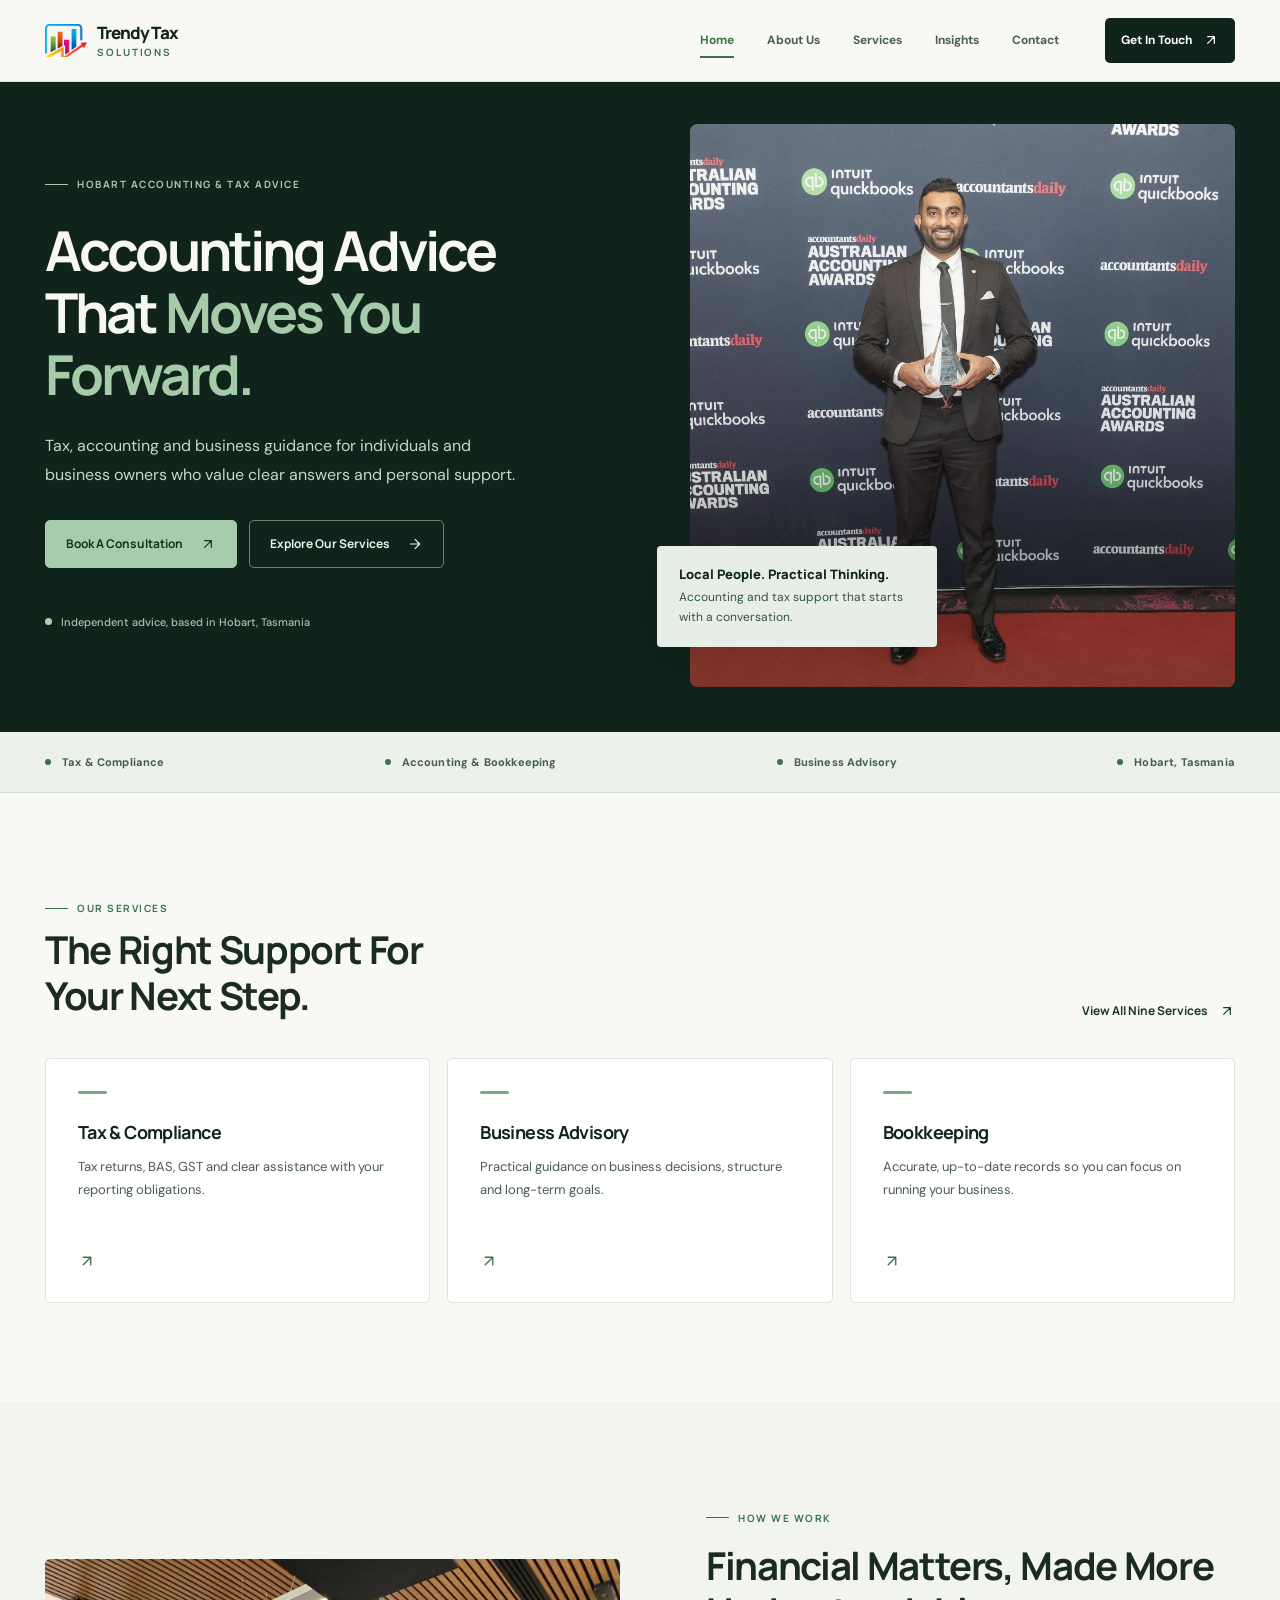
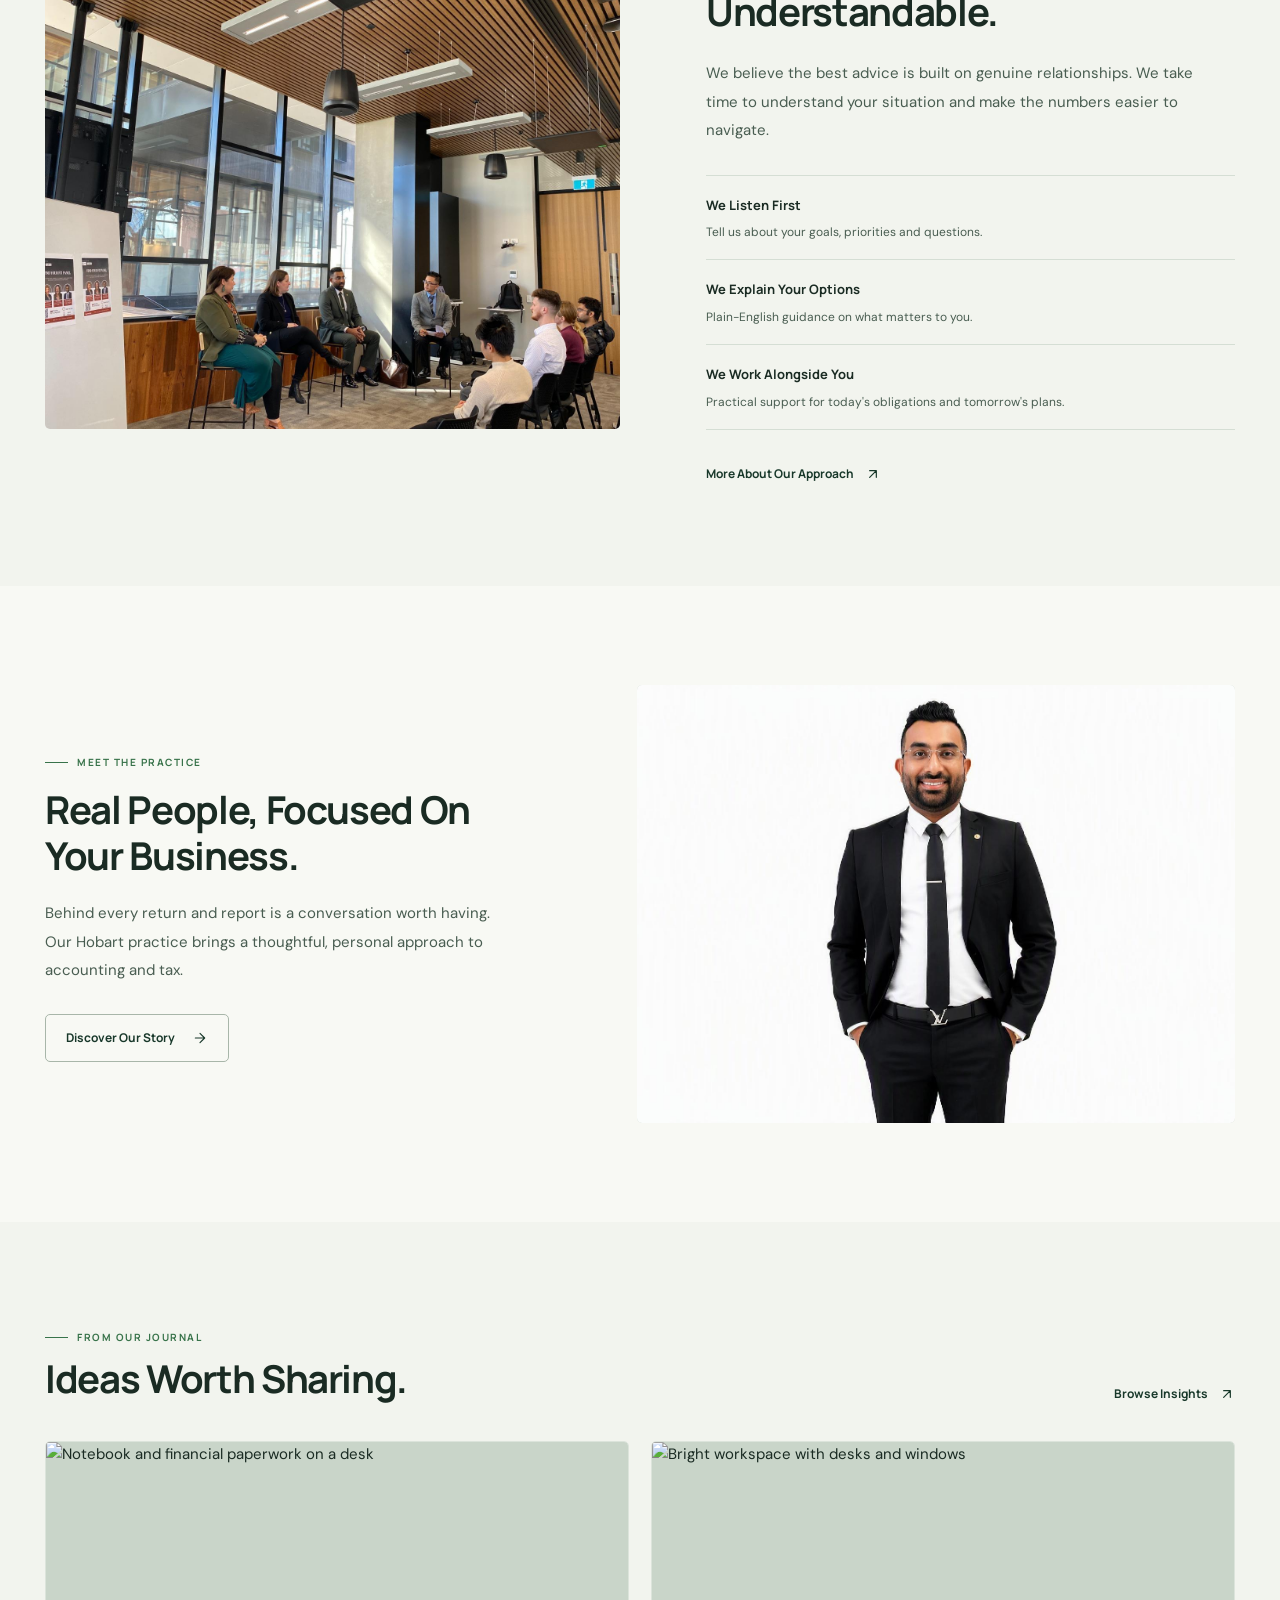
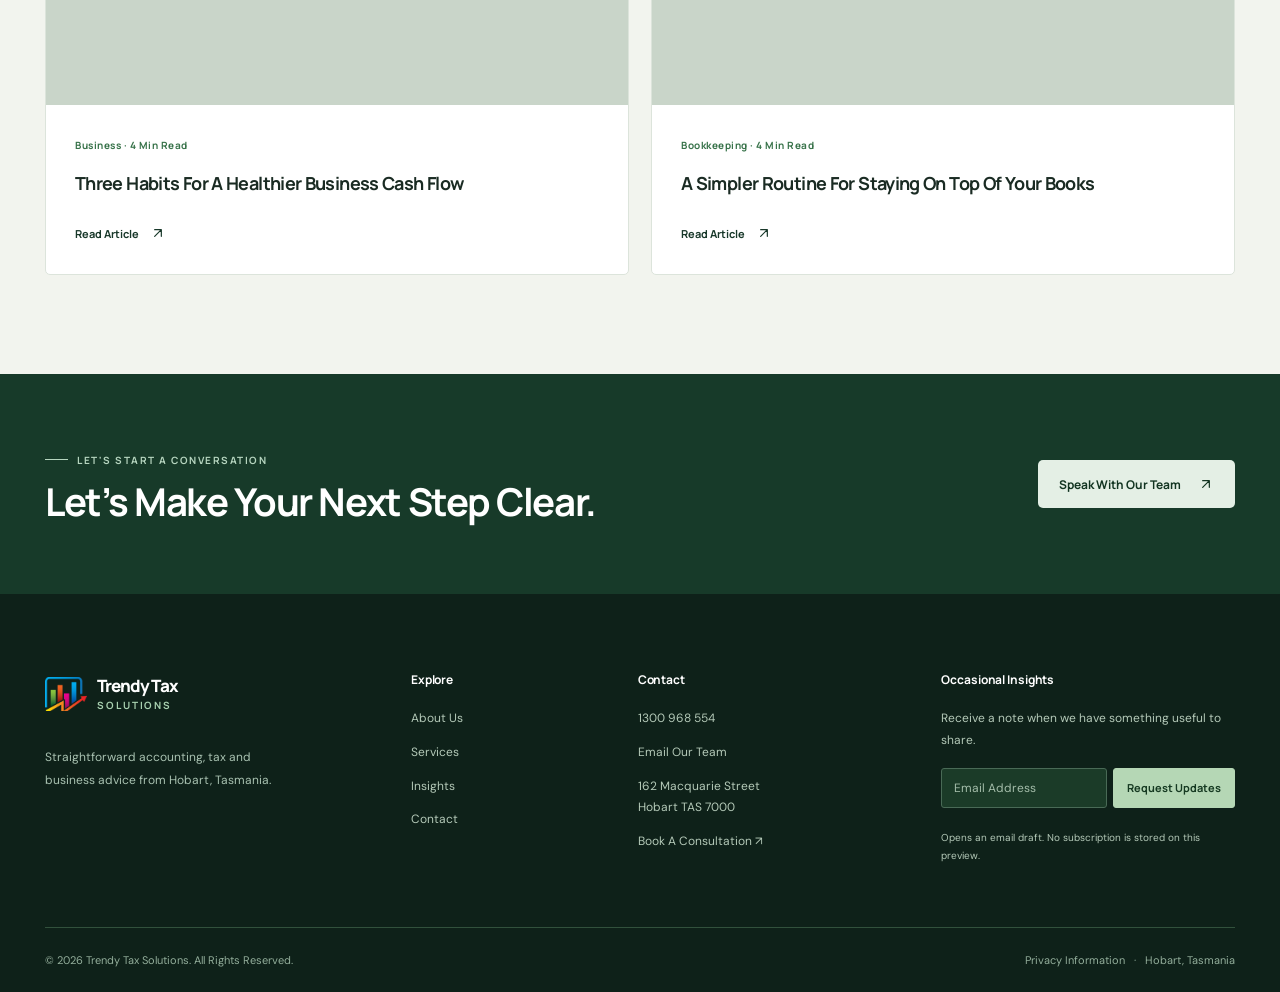
==== index.html @ ab27ede6 "Update & Create Project" ====
<!doctype html><html lang="en-AU"><head><meta charset="utf-8"><meta name="viewport" content="width=device-width,initial-scale=1"><meta name="theme-color" content="#10241c"><meta name="description" content="Straightforward accounting, tax and business advisory services in Hobart, Tasmania."><meta property="og:title" content="Trendy Tax Solutions | Accounting &amp; Tax Advisory In Hobart"><meta property="og:description" content="Straightforward accounting, tax and business advisory services in Hobart, Tasmania."><meta property="og:type" content="website"><link rel="icon" href="assets/img/brand-mark.png" type="image/png"><link rel="stylesheet" href="assets/css/style.css"><title>Trendy Tax Solutions | Accounting &amp; Tax Advisory In Hobart</title></head><body><a href="#main" class="skip">Skip To Content</a><header class="header" id="site-header"><div class="shell header-inner">
 <a class="brand" href="index.html" aria-label="Trendy Tax Solutions — Home"><img src="assets/img/brand-mark.png" alt="" loading="eager" decoding="async" class=""><span class="brand-copy">Trendy Tax<span>Solutions</span></span></a>
 <button class="menu-toggle" type="button" aria-label="Open Navigation" aria-controls="primary-nav" aria-expanded="false"><span></span></button>
 <nav class="nav" id="primary-nav" aria-label="Main Navigation"><a href="index.html" class="active" aria-current="page">Home</a><a href="about.html" class="" >About Us</a><a href="services.html" class="" >Services</a><a href="insights.html" class="" >Insights</a><a href="contact.html" class="" >Contact</a><a class="nav-cta" href="contact.html">Get In Touch <svg aria-hidden="true" width="16" height="16" viewBox="0 0 24 24" fill="none" stroke="currentColor" stroke-width="1.8" stroke-linecap="round" stroke-linejoin="round"><path d="M7 17 17 7M7 7h10v10"/></svg></a></nav></div></header><main id="main"><section class="hero"><div class="shell"><div class="hero-content"><span class="eyebrow">Hobart Accounting &amp; Tax Advice</span><h1>Accounting Advice<br>That <em>Moves You Forward.</em></h1><p class="lead">Tax, accounting and business guidance for individuals and business owners who value clear answers and personal support.</p><div class="hero-actions"><a class="btn btn-primary" href="https://www.trendytaxsolutions.com.au/book-online" target="_blank" rel="noopener noreferrer">Book A Consultation <svg aria-hidden="true" width="16" height="16" viewBox="0 0 24 24" fill="none" stroke="currentColor" stroke-width="1.8" stroke-linecap="round" stroke-linejoin="round"><path d="M7 17 17 7M7 7h10v10"/></svg></a><a class="btn btn-outline" href="services.html">Explore Our Services <svg aria-hidden="true" width="16" height="16" viewBox="0 0 24 24" fill="none" stroke="currentColor" stroke-width="1.7" stroke-linecap="round" stroke-linejoin="round"><path d="M5 12h14m-7-7 7 7-7 7"/></svg></a></div><div class="hero-note"><span></span>Independent advice, based in Hobart, Tasmania</div></div><div class="hero-image"><div class="image-frame"><img src="assets/img/about-gallery/australian-accounting-awards.jpg" alt="Team representative pictured at the Australian Accounting Awards" loading="eager" decoding="async" class=""></div><div class="hero-caption"><strong>Local People. Practical Thinking.</strong>Accounting and tax support that starts with a conversation.</div></div></div></section>
<div class="trustbar"><div class="shell"><span class="trust-item"><i></i>Tax &amp; Compliance</span><span class="trust-item"><i></i>Accounting &amp; Bookkeeping</span><span class="trust-item"><i></i>Business Advisory</span><span class="trust-item"><i></i>Hobart, Tasmania</span></div></div>
<section class="section"><div class="shell"><div class="section-head"><div><span class="eyebrow">Our Services</span><h2>The Right Support For<br>Your Next Step.</h2></div><a class="text-link" href="services.html">View All Nine Services <svg aria-hidden="true" width="16" height="16" viewBox="0 0 24 24" fill="none" stroke="currentColor" stroke-width="1.8" stroke-linecap="round" stroke-linejoin="round"><path d="M7 17 17 7M7 7h10v10"/></svg></a></div><div class="grid3"><a class="service-card reveal" href="services.html"><h3>Tax & Compliance</h3><p>Tax returns, BAS, GST and clear assistance with your reporting obligations.</p><span class="service-arrow"><svg aria-hidden="true" width="16" height="16" viewBox="0 0 24 24" fill="none" stroke="currentColor" stroke-width="1.8" stroke-linecap="round" stroke-linejoin="round"><path d="M7 17 17 7M7 7h10v10"/></svg></span></a><a class="service-card reveal" href="services.html"><h3>Business Advisory</h3><p>Practical guidance on business decisions, structure and long-term goals.</p><span class="service-arrow"><svg aria-hidden="true" width="16" height="16" viewBox="0 0 24 24" fill="none" stroke="currentColor" stroke-width="1.8" stroke-linecap="round" stroke-linejoin="round"><path d="M7 17 17 7M7 7h10v10"/></svg></span></a><a class="service-card reveal" href="services.html"><h3>Bookkeeping</h3><p>Accurate, up-to-date records so you can focus on running your business.</p><span class="service-arrow"><svg aria-hidden="true" width="16" height="16" viewBox="0 0 24 24" fill="none" stroke="currentColor" stroke-width="1.8" stroke-linecap="round" stroke-linejoin="round"><path d="M7 17 17 7M7 7h10v10"/></svg></span></a></div></div></section>
<section class="section alt"><div class="shell story-grid"><div class="story-image"><div class="image-frame"><img src="assets/img/about-gallery/panel-discussion.jpg" alt="Professional panel event with speakers and attendees" loading="lazy" decoding="async" class=""></div></div><div class="story-copy"><span class="eyebrow">How We Work</span><h2>Financial Matters, Made More Understandable.</h2><p class="body-copy">We believe the best advice is built on genuine relationships. We take time to understand your situation and make the numbers easier to navigate.</p><div class="steps"><div class="step"><div><strong>We Listen First</strong><p>Tell us about your goals, priorities and questions.</p></div></div><div class="step"><div><strong>We Explain Your Options</strong><p>Plain-English guidance on what matters to you.</p></div></div><div class="step"><div><strong>We Work Alongside You</strong><p>Practical support for today's obligations and tomorrow's plans.</p></div></div></div><a class="text-link" href="about.html">More About Our Approach <svg aria-hidden="true" width="16" height="16" viewBox="0 0 24 24" fill="none" stroke="currentColor" stroke-width="1.8" stroke-linecap="round" stroke-linejoin="round"><path d="M7 17 17 7M7 7h10v10"/></svg></a></div></div></section>
<section class="section"><div class="shell team-grid"><div class="team-copy"><span class="eyebrow">Meet The Practice</span><h2>Real People, Focused On Your Business.</h2><p class="body-copy">Behind every return and report is a conversation worth having. Our Hobart practice brings a thoughtful, personal approach to accounting and tax.</p><a href="about.html" class="btn btn-outline">Discover Our Story <svg aria-hidden="true" width="16" height="16" viewBox="0 0 24 24" fill="none" stroke="currentColor" stroke-width="1.7" stroke-linecap="round" stroke-linejoin="round"><path d="M5 12h14m-7-7 7 7-7 7"/></svg></a></div><div class="team-visual"><div class="image-frame"><img src="assets/img/team-portrait.jpg" alt="Professional portrait provided by Trendy Tax Solutions" loading="lazy" decoding="async" class=""></div></div></div></section>
<section class="section alt"><div class="shell"><div class="section-head"><div><span class="eyebrow">From Our Journal</span><h2>Ideas Worth Sharing.</h2></div><a class="text-link" href="insights.html">Browse Insights <svg aria-hidden="true" width="16" height="16" viewBox="0 0 24 24" fill="none" stroke="currentColor" stroke-width="1.8" stroke-linecap="round" stroke-linejoin="round"><path d="M7 17 17 7M7 7h10v10"/></svg></a></div><div class="grid2"><a class="insight-card reveal" href="insights/cash-flow.html" data-category="business"><div class="insight-img"><img src="https://images.unsplash.com/photo-1454165804606-c3d57bc86b40?auto=format&amp;fit=crop&amp;w=1100&amp;q=82" alt="Notebook and financial paperwork on a desk" loading="lazy" decoding="async" class=""></div><div class="insight-body"><span class="insight-meta">Business · 4 Min Read</span><h3>Three Habits For A Healthier Business Cash Flow</h3><span class="text-link">Read Article <svg aria-hidden="true" width="16" height="16" viewBox="0 0 24 24" fill="none" stroke="currentColor" stroke-width="1.8" stroke-linecap="round" stroke-linejoin="round"><path d="M7 17 17 7M7 7h10v10"/></svg></span></div></a><a class="insight-card reveal" href="insights/bookkeeping.html" data-category="bookkeeping"><div class="insight-img"><img src="https://images.unsplash.com/photo-1497366754035-f200968a6e72?auto=format&amp;fit=crop&amp;w=1250&amp;q=85" alt="Bright workspace with desks and windows" loading="lazy" decoding="async" class=""></div><div class="insight-body"><span class="insight-meta">Bookkeeping · 4 Min Read</span><h3>A Simpler Routine For Staying On Top Of Your Books</h3><span class="text-link">Read Article <svg aria-hidden="true" width="16" height="16" viewBox="0 0 24 24" fill="none" stroke="currentColor" stroke-width="1.8" stroke-linecap="round" stroke-linejoin="round"><path d="M7 17 17 7M7 7h10v10"/></svg></span></div></a></div></div></section><section class="cta-band"><div class="shell"><div><span class="eyebrow on-dark">Let's Start A Conversation</span><h2>Let’s Make Your Next Step Clear.</h2></div><a href="contact.html" class="btn btn-light">Speak With Our Team <svg aria-hidden="true" width="16" height="16" viewBox="0 0 24 24" fill="none" stroke="currentColor" stroke-width="1.8" stroke-linecap="round" stroke-linejoin="round"><path d="M7 17 17 7M7 7h10v10"/></svg></a></div></section></main><footer class="footer"><div class="shell footer-top"><div><a class="brand" href="index.html"><img src="assets/img/brand-mark.png" alt="" loading="lazy" decoding="async" class=""><span class="brand-copy">Trendy Tax<span>Solutions</span></span></a><p class="footer-about">Straightforward accounting, tax and business advice from Hobart, Tasmania.</p></div>
 <div><h4>Explore</h4><div class="footer-links"><a href="about.html">About Us</a><a href="services.html">Services</a><a href="insights.html">Insights</a><a href="contact.html">Contact</a></div></div>
 <div><h4>Contact</h4><div class="footer-links"><a href="tel:1300968554">1300 968 554</a><a href="mailto:info@trendytaxsolutions.com.au">Email Our Team</a><span class="footer-text">162 Macquarie Street<br>Hobart TAS 7000</span><a href="https://www.trendytaxsolutions.com.au/book-online" target="_blank" rel="noopener noreferrer">Book A Consultation ↗</a></div></div>
 <div><h4>Occasional Insights</h4><p class="footer-text">Receive a note when we have something useful to share.</p><form class="subscribe" id="newsletter-form"><label class="sr-only" for="newsletter-email">Your Email Address</label><input id="newsletter-email" type="email" name="email" placeholder="Email Address" required autocomplete="email"><button type="submit">Request Updates</button></form><div class="subscribe-feedback" id="newsletter-feedback" role="status" aria-live="polite"></div><p class="footer-text" style="font-size:10px">Opens an email draft. No subscription is stored on this preview.</p></div></div>
 <div class="shell footer-bottom"><span>© <span data-year>2026</span> Trendy Tax Solutions. All Rights Reserved.</span><span><a href="privacy.html">Privacy Information</a> &nbsp; · &nbsp; Hobart, Tasmania</span></div></footer><script src="assets/js/main.js" defer></script></body></html>
---- assets/css/style.css ----
/* Trendy Tax Solutions — editorial visual system, 2026.
   Designed to be served unchanged on Vercel or a standard PHP web host. */
@import url('https://fonts.googleapis.com/css2?family=DM+Sans:wght@400;500;600;700&family=Manrope:wght@400;500;600;700;800&display=swap');
:root{--pine:#10241c;--forest:#18382a;--leaf:#38734a;--mint:#c4dbcb;--sage:#e7eee8;--paper:#f8f9f4;--cream:#f2f4ee;--white:#fff;--ink:#1a2b23;--text:#495d51;--muted:#6f8075;--line:#dce4db;--max:1200px;--header:82px}
*{box-sizing:border-box}html{scroll-behavior:smooth;scroll-padding-top:90px}body{margin:0;font-family:'DM Sans',Arial,sans-serif;background:var(--paper);color:var(--ink);font-size:15px;line-height:1.7;-webkit-font-smoothing:antialiased}body,button,input,select,textarea{font-family:'DM Sans',Arial,sans-serif}a{color:inherit;text-decoration:none}button{cursor:pointer}button,input,select,textarea{font-size:inherit}button,input,textarea,select{font-family:inherit}img{max-width:100%;display:block}svg{vertical-align:middle}h1,h2,h3,h4,p{margin-top:0}h1,h2,h3,h4{font-family:Manrope,'DM Sans',Arial,sans-serif;line-height:1.2;letter-spacing:-.035em}h1{font-size:clamp(2.65rem,5vw,4.55rem);font-weight:700}h2{font-size:clamp(1.86rem,3vw,2.62rem);font-weight:700}h3{font-size:19px}p{margin-bottom:17px}.shell{width:min(var(--max),calc(100% - 90px));margin:0 auto}.skip{position:absolute;left:18px;top:-100px;background:#fff;padding:9px 16px;z-index:50}.skip:focus{top:6px}.sr-only{position:absolute!important;clip:rect(0,0,0,0)!important;height:1px!important;width:1px!important;padding:0!important;margin:-1px!important;overflow:hidden!important;white-space:nowrap!important;border:0!important}:focus-visible{outline:3px solid #77b18a;outline-offset:4px}.reveal{opacity:1;transform:none}.eyebrow{display:inline-flex;align-items:center;gap:9px;font:700 10px Manrope,Arial,sans-serif;letter-spacing:.15em;text-transform:uppercase;color:var(--leaf);margin-bottom:18px}.eyebrow:before{content:'';width:23px;height:1px;background:currentColor;flex:none}.eyebrow.on-dark{color:#b6d5bf}.body-copy{font-size:15px;line-height:1.9;color:var(--text)}.lead{color:var(--text);font-size:17px;line-height:1.8;max-width:520px}.text-link{font:700 12px Manrope,Arial,sans-serif;display:inline-flex;align-items:center;gap:11px;color:var(--forest);white-space:nowrap;transition:gap .2s}.text-link svg{transition:transform .2s}.text-link:hover{color:var(--leaf);gap:15px}.btn{min-height:48px;padding:13px 20px;display:inline-flex;align-items:center;justify-content:center;gap:17px;font:700 12px Manrope,Arial,sans-serif;letter-spacing:0;white-space:nowrap;border-radius:5px;border:1px solid transparent;transition:background .2s,color .2s,transform .2s,border-color .2s}.btn:hover{transform:translateY(-2px)}.btn-primary{background:var(--leaf);color:white;border-color:var(--leaf)}.btn-primary:hover{background:#285d3a;color:white}.btn-outline{background:transparent;border-color:#a8b6a9;color:var(--forest)}.btn-outline:hover{border-color:var(--leaf);background:#e5eee6}.btn-light{background:#e4efe5;color:#123421}.btn-light:hover{background:white}
/* Header: precise proportions, nothing decorative */
.header{position:sticky;top:0;z-index:40;height:var(--header);background:rgba(248,249,244,.97);border-bottom:1px solid var(--line);transition:box-shadow .2s}.header.scrolled{box-shadow:0 7px 32px rgba(13,40,22,.07)}.header-inner{height:100%;display:flex;align-items:center;justify-content:space-between;gap:28px}.brand{display:inline-flex;align-items:center;gap:10px;flex-shrink:0}.brand img{width:42px;height:42px;object-fit:contain}.brand-copy{font:800 17px/1.04 Manrope,Arial,sans-serif;letter-spacing:-.055em;display:flex;flex-direction:column;color:var(--pine)}.brand-copy span{font-size:10px;letter-spacing:.19em;text-transform:uppercase;font-weight:700;color:var(--leaf);margin-top:5px}.nav{display:flex;align-items:center;gap:33px;margin-left:auto}.nav>a:not(.nav-cta){position:relative;padding:11px 0;font-size:12px;font-weight:700;color:#4b5e51;white-space:nowrap}.nav>a:not(.nav-cta):hover,.nav>a.active{color:var(--leaf)}.nav>a.active:after{content:'';position:absolute;bottom:4px;left:0;right:0;background:var(--leaf);height:2px}.nav .nav-cta{margin-left:13px;border-radius:5px;background:var(--pine);color:#fff;padding:12px 16px;display:inline-flex;align-items:center;gap:11px;font-size:12px;font-weight:700}.nav .nav-cta:hover{background:var(--leaf)}.menu-toggle{border:1px solid var(--line);background:transparent;color:var(--pine);display:none;align-items:center;justify-content:center;width:44px;height:44px;border-radius:4px;flex-shrink:0}.menu-toggle:before,.menu-toggle:after,.menu-toggle span{content:'';position:absolute;width:18px;height:2px;background:currentColor;display:block;transition:transform .2s}.menu-toggle:before{transform:translateY(-6px)}.menu-toggle:after{transform:translateY(6px)}.menu-toggle[aria-expanded=true] span{opacity:0}.menu-toggle[aria-expanded=true]:before{transform:rotate(45deg)}.menu-toggle[aria-expanded=true]:after{transform:rotate(-45deg)}
/* Home: a strong green canvas, a human photograph and an honest promise */
.hero{background:var(--pine);color:white;overflow:hidden;position:relative}.hero>.shell{min-height:633px;display:grid;grid-template-columns:1fr .93fr;gap:60px;align-items:stretch}.hero-content{display:flex;flex-direction:column;justify-content:center;padding:95px 0 103px;min-width:0}.hero .eyebrow{color:#acc9b0;margin-bottom:28px}.hero h1{color:#f6f8f1;max-width:685px;font-size:clamp(3rem,4.3vw,4.7rem);line-height:1.13;letter-spacing:-.052em;margin:0 0 25px}.hero h1 em{color:#a6cbaa;font-style:normal}.hero .lead{max-width:470px;color:#cad6ca;font-size:16px;line-height:1.85;margin-bottom:30px}.hero-actions{display:flex;align-items:center;gap:12px;flex-wrap:wrap}.hero .btn-primary{background:#a6ccab;color:#153320;border-color:#a6ccab}.hero .btn-primary:hover{background:#d6ebd9}.hero .btn-outline{border-color:#698575;color:#eaf2eb}.hero .btn-outline:hover{background:#264637;border-color:#a6ccab}.hero-note{display:flex;gap:9px;align-items:center;margin-top:47px;color:#a9c0b0;font:500 11px 'DM Sans',Arial,sans-serif}.hero-note>span{width:7px;height:7px;background:#a9d6ae;border-radius:50%}.hero-image{position:relative;min-width:0;display:flex;align-items:stretch;padding:42px 0 45px}.hero-image .image-frame{width:100%;min-height:465px;height:100%;overflow:hidden;position:relative;background:#527465;border-radius:8px}.hero-image .image-frame:after{content:'';position:absolute;inset:0;background:linear-gradient(180deg,transparent 57%,rgba(7,27,18,.35));pointer-events:none}.hero-image .image-frame img{height:100%;width:100%;object-fit:cover;object-position:center;filter:saturate(.8)}.hero-caption{position:absolute;left:-33px;bottom:85px;max-width:280px;padding:19px 22px;color:#315342;background:var(--sage);font-size:12px;line-height:1.65;box-shadow:0 15px 50px rgba(0,0,0,.16);border-radius:4px}.hero-caption strong{display:block;font:800 13px Manrope,Arial,sans-serif;color:var(--pine);margin-bottom:5px}.trustbar{background:#ecf1e9;border-bottom:1px solid #d5dfd4}.trustbar .shell{display:flex;align-items:center;justify-content:space-between;gap:20px;padding-top:23px;padding-bottom:23px}.trust-item{font:700 11px 'DM Sans',Arial,sans-serif;color:#435e4c;letter-spacing:.015em;display:flex;align-items:center;gap:11px}.trust-item i{display:block;background:var(--leaf);width:6px;height:6px;border-radius:50%}
/* Reusable content building blocks */
.section{padding:99px 0}.section.compact{padding:75px 0}.section.alt{background:var(--cream)}.section-head{display:flex;align-items:end;justify-content:space-between;gap:30px;margin-bottom:39px}.section-head .eyebrow{margin-bottom:12px}.section-head h2{max-width:650px;margin-bottom:0}.section-head .body-copy{max-width:380px;margin:0}.grid3{display:grid;grid-template-columns:repeat(3,minmax(0,1fr));gap:17px}.grid2{display:grid;grid-template-columns:repeat(2,minmax(0,1fr));gap:22px}.service-card{min-height:245px;border:1px solid var(--line);background:white;padding:32px;position:relative;display:flex;flex-direction:column;border-radius:5px;transition:background .25s,border-color .25s,transform .25s,box-shadow .25s}.service-card:before{content:'';display:block;width:29px;height:3px;border-radius:5px;background:#76a981;margin-bottom:28px}.service-card:hover{border-color:#bad1bc;background:#fafff9;transform:translateY(-3px);box-shadow:0 18px 35px rgba(18,50,28,.055)}.service-card h3{font-size:18px;color:var(--pine);margin-bottom:12px}.service-card p{font-size:13px;line-height:1.75;color:var(--text);max-width:330px;margin-bottom:24px}.service-arrow{margin-top:auto;color:var(--leaf);display:inline-flex;align-items:center}.service-arrow svg{width:18px;height:18px}.story-grid{display:grid;grid-template-columns:1fr .92fr;gap:86px;align-items:center}.story-image{height:470px;overflow:hidden;border-radius:5px;background:#b3c8b8}.story-image .image-frame,.team-visual .image-frame{height:100%}.image-frame img{width:100%;height:100%;object-fit:cover}.story-copy h2{max-width:525px;margin-bottom:24px}.story-copy .body-copy{max-width:490px}.steps{margin:30px 0 31px;border-top:1px solid #d5ded4}.step{padding:17px 0;border-bottom:1px solid #d5ded4;display:flex;gap:22px}.step b{font:700 10px Manrope,Arial,sans-serif;color:var(--leaf);margin-top:5px}.step strong{font:700 13px Manrope,Arial,sans-serif}.step p{font-size:12px;line-height:1.7;color:var(--text);margin:4px 0 0}.team-grid{display:grid;grid-template-columns:.88fr 1.08fr;gap:105px;align-items:center}.team-copy h2{max-width:490px;margin-bottom:20px}.team-copy .body-copy{max-width:470px}.team-copy .btn{margin-top:12px}.team-visual{height:438px;position:relative;overflow:hidden;background:#d1dcd0;border-radius:5px}.team-visual .image-frame img{object-position:center 40%}.team-note{display:none}.insight-card{background:#fff;border:1px solid var(--line);overflow:hidden;border-radius:5px;display:block;transition:border-color .2s,transform .2s,box-shadow .2s}.insight-card:hover{transform:translateY(-3px);border-color:#b1cbb6;box-shadow:0 15px 30px rgba(21,45,28,.04)}.insight-img{height:263px;overflow:hidden;background:#c9d5c9}.insight-img img{width:100%;height:100%;object-fit:cover;transition:transform .45s}.insight-card:hover .insight-img img{transform:scale(1.035)}.insight-body{padding:27px 29px 28px}.insight-meta{font:700 10px Manrope,Arial,sans-serif;letter-spacing:.05em;color:var(--leaf)}.insight-body h3{font-size:18px;line-height:1.45;margin:12px 0 25px;max-width:420px}.insight-body .text-link{font-size:11px}
.cta-band{background:#173a29;color:#fff}.cta-band .shell{padding:69px 0;display:flex;align-items:center;justify-content:space-between;gap:40px}.cta-band h2{font-size:clamp(1.8rem,3vw,2.5rem);margin:0}.cta-band .eyebrow{margin-bottom:12px}
/* Secondary pages */
.page-hero{background:var(--pine);color:white;padding:86px 0 81px}.page-hero .shell{display:grid;grid-template-columns:minmax(0,1.3fr) minmax(0,.65fr);gap:60px;align-items:end}.page-hero .eyebrow{color:#b1d0b9;margin-bottom:18px}.page-hero h1{font-size:clamp(2.35rem,4.3vw,3.5rem);line-height:1.2;letter-spacing:-.046em;margin:0;max-width:730px}.page-hero p{color:#c9d8ce;margin:0 0 7px;font-size:14px;line-height:1.9;max-width:330px}.about-intro{display:grid;grid-template-columns:.91fr 1.03fr;gap:94px;align-items:center}.about-photo{overflow:hidden;height:525px;border-radius:5px;background:#d4ded4}.about-photo img{height:100%;width:100%;object-fit:cover;object-position:center 30%}.about-intro h2{margin-bottom:24px}.about-intro .body-copy{max-width:490px}.about-intro .text-link{margin-top:8px}.statements{display:grid;grid-template-columns:repeat(3,minmax(0,1fr));gap:18px}.statement{padding:31px;background:#fff;border:1px solid var(--line);border-radius:4px;min-height:213px}.statement .num{display:inline-flex;padding:5px 10px;background:#e9f2e8;color:var(--leaf);font:800 10px Manrope,Arial,sans-serif;letter-spacing:.03em;border-radius:3px}.statement h3{font-size:18px;margin:25px 0 12px}.statement p{color:var(--text);font-size:13px;line-height:1.7;margin:0}.values{display:grid;grid-template-columns:repeat(5,minmax(0,1fr));gap:12px}.value{background:#fff;border-top:3px solid #aac8b0;padding:25px 20px 29px;min-height:155px}.value h3{font-size:14px;margin-bottom:10px}.value p{font-size:12px;color:var(--text);margin:0;line-height:1.65}.services-list{display:grid;grid-template-columns:1fr 1fr;gap:15px}.service-row{padding:26px 29px;display:flex;align-items:start;justify-content:space-between;gap:20px;border:1px solid var(--line);background:#fff;border-radius:4px;min-height:155px;transition:background .2s,border-color .2s,transform .2s}.service-row:hover{background:#f1f7ef;border-color:#a9c5ae;transform:translateY(-2px)}.service-row h3{font-size:17px;margin:0 0 12px}.service-row p{font-size:13px;line-height:1.75;color:var(--text);margin:0;max-width:440px}.service-row .service-arrow{margin-top:2px;flex:none}.service-list-footer{margin-top:26px;font-size:13px;color:var(--text)}.service-list-footer a{color:var(--leaf);font-weight:700;text-decoration:underline;text-underline-offset:3px}
.filters{display:flex;gap:10px;flex-wrap:wrap;margin:0 0 31px}.filter{border:1px solid #cbd9cd;border-radius:4px;background:transparent;color:#43624c;padding:10px 17px;font:700 12px Manrope,Arial,sans-serif}.filter:hover,.filter[aria-pressed=true]{background:var(--pine);color:white;border-color:var(--pine)}.insights-grid{display:grid;grid-template-columns:repeat(3,minmax(0,1fr));gap:20px}.insights-grid .insight-img{height:208px}.insights-grid .insight-body{padding:25px}.insights-grid .insight-body h3{font-size:16px}.empty-message{display:none;padding:20px;color:var(--text)}
.article-hero{padding:77px 0 0;background:var(--pine);color:white}.article-head{max-width:790px}.article-head .eyebrow{color:#add0b5}.article-head h1{font-size:clamp(2.25rem,4.2vw,3.58rem);max-width:760px;margin-bottom:22px}.article-head .lead{color:#cddacf}.article-figure{height:425px;position:relative;top:60px;margin-top:33px;overflow:hidden;border-radius:4px;background:#d4ddd5}.article-figure img{height:100%;width:100%;object-fit:cover}.article-hero+.section{padding-top:130px}.article-content{max-width:760px;margin:0 auto;font-size:15px;line-height:1.95;color:var(--text)}.article-content h2{font-size:22px;margin-top:43px;margin-bottom:14px;color:var(--pine)}.article-content p{margin-bottom:22px}.article-content .note{border-left:3px solid var(--leaf);background:#e9f0e8;color:var(--text);padding:17px 20px;margin:37px 0;font-size:13px}.article-content .article-back{margin-top:15px}
/* Contact & forms */
.contact-grid{display:grid;grid-template-columns:.76fr 1.1fr;gap:100px;align-items:start}.contact-info h2{font-size:clamp(1.8rem,2.8vw,2.35rem)}.contact-info>.body-copy{margin-bottom:30px}.contact-line{padding:19px 0;border-top:1px solid var(--line)}.contact-line h3{font-size:13px;letter-spacing:-.01em;margin:0 0 6px}.contact-line p,.contact-line a:not(.text-link){color:var(--text);font-size:13px;line-height:1.75}.contact-line p{margin:0}.contact-line a:hover{color:var(--leaf)}.contact-line .map-link{margin-top:12px}.contact-form{padding:39px 43px;background:#f0f4ee;border:1px solid #d7e2d7;border-radius:5px}.contact-form h2{font-size:24px;margin:0 0 11px}.contact-form>.body-copy{font-size:13px;margin-bottom:19px}.form-grid{display:grid;grid-template-columns:1fr 1fr;gap:17px}.field{margin-top:17px}.field label{display:block;font:700 11px Manrope,Arial,sans-serif;color:var(--forest);margin-bottom:8px}.field input,.field select,.field textarea{display:block;width:100%;border:1px solid #c8d8c9;background:#fff;color:var(--ink);padding:12px 13px;min-height:45px;outline:0;border-radius:3px;font-size:13px}.field input:focus,.field select:focus,.field textarea:focus{border-color:var(--leaf);box-shadow:0 0 0 3px rgba(80,140,90,.13)}.field textarea{resize:vertical;min-height:124px}.field .error{display:none;color:#98352b;font-size:11px;margin-top:5px}.field.invalid .error{display:block}.check-label{display:flex;align-items:flex-start;gap:11px;color:var(--text);font-size:12px;line-height:1.6;margin-top:19px}.check-label input{flex:none;margin-top:4px;accent-color:var(--leaf)}.form-actions{display:flex;align-items:center;gap:15px;margin-top:23px;flex-wrap:wrap}.form-note{font-size:11px;line-height:1.55;color:var(--muted);max-width:260px;margin:0}.form-status{margin-top:14px;color:var(--leaf);font-size:12px;font-weight:700}.form-status.error{color:#a13f36}.faq{max-width:850px;margin:auto}.faq-item{border-bottom:1px solid #d2ded3}.faq-item:first-child{border-top:1px solid #d2ded3}.faq-item button{display:flex;align-items:center;justify-content:space-between;width:100%;text-align:left;padding:22px 5px;background:none;color:var(--ink);border:0;gap:20px;font:700 14px Manrope,Arial,sans-serif}.faq-item button span:last-child{font-size:23px;line-height:1;color:var(--leaf);font-weight:400;transition:transform .2s}.faq-item button[aria-expanded=true] span:last-child{transform:rotate(45deg)}.faq-panel{display:none;font-size:13px;color:var(--text);line-height:1.8;padding:0 35px 21px 5px}.faq-item button[aria-expanded=true]+.faq-panel{display:block}.privacy-copy{max-width:800px}.privacy-copy h2{font-size:21px;margin:32px 0 12px}.privacy-copy p{color:var(--text)}
/* Footer */
.footer{background:#0e2119;color:#dae8dd}.footer-top{padding:79px 0 62px;display:grid;grid-template-columns:1.25fr .69fr 1fr 1.18fr;gap:55px}.footer .brand-copy{color:#fff}.footer .brand-copy span{color:#a8d1b0}.footer-about{font-size:12px;line-height:1.85;color:#a9c2b1;max-width:255px;margin:23px 0 0}.footer h4{font-size:12px;color:white;letter-spacing:-.01em;margin:0 0 21px}.footer-links{display:flex;flex-direction:column;gap:12px}.footer-links a,.footer-text{font-size:12px;line-height:1.8;color:#b4c9b8}.footer a:not(.brand):hover{color:#e6f6e4}.footer-text{margin:0}.subscribe{display:flex;gap:6px;margin-top:16px}.subscribe input{min-width:0;width:100%;padding:11px 12px;color:white;border:1px solid #496a56;background:#1b3b28;border-radius:3px;font-size:12px}.subscribe input::placeholder{color:#a4bdaa}.subscribe button{padding:11px 13px;font:700 11px Manrope,Arial,sans-serif;background:#b5d7b5;color:#163a22;border:1px solid #b5d7b5;border-radius:3px;white-space:nowrap}.subscribe button:hover{background:#e7f7e6}.subscribe-feedback{font-size:11px;color:#b2d6b7;margin-top:7px;min-height:14px}.footer-bottom{border-top:1px solid #31513c;display:flex;justify-content:space-between;gap:18px;padding:23px 0;color:#93ae9b;font-size:11px}.footer-bottom a{font-size:11px}
/* Adaptable without gimmicks */
@media(max-width:1080px){.shell{width:calc(100% - 60px)}.nav{gap:22px}.hero>.shell{gap:35px}.story-grid,.about-intro{gap:55px}.team-grid{gap:58px}.contact-grid{gap:54px}.footer-top{gap:30px}.values{grid-template-columns:repeat(3,1fr)}}
@media(max-width:800px){:root{--header:70px}.shell{width:calc(100% - 44px)}.brand img{width:37px;height:37px}.menu-toggle{display:flex;position:relative;margin-left:auto}.nav{display:none;position:absolute;left:0;top:var(--header);right:0;padding:15px 23px 24px;background:var(--paper);border-bottom:1px solid var(--line);box-shadow:0 16px 30px rgba(10,36,22,.1);flex-direction:column;align-items:stretch;gap:0;max-height:calc(100vh - var(--header));overflow-y:auto}.nav.open{display:flex}.nav>a:not(.nav-cta){padding:13px 4px}.nav>a.active:after{display:none}.nav .nav-cta{margin:15px 0 0;width:max-content}.hero>.shell{grid-template-columns:1fr;gap:0}.hero-content{padding:72px 0 43px}.hero h1{max-width:650px}.hero-image{padding:0 0 56px;min-height:350px;height:430px}.hero-image .image-frame{height:100%;min-height:0}.hero-caption{left:18px;bottom:77px}.hero-note{margin-top:27px}.trustbar .shell{justify-content:start;flex-wrap:wrap;column-gap:34px;row-gap:15px}.section{padding:75px 0}.story-grid,.team-grid,.about-intro,.contact-grid{grid-template-columns:1fr;gap:38px}.story-image,.team-visual,.about-photo{height:390px}.team-grid .team-visual{order:-1}.section-head{align-items:start}.page-hero{padding:72px 0}.page-hero .shell{grid-template-columns:1fr;gap:20px}.page-hero p{max-width:580px}.footer-top{grid-template-columns:repeat(2,1fr)}.grid3{grid-template-columns:repeat(2,1fr)}.grid3>.service-card:last-child{grid-column:span 2}.insights-grid{grid-template-columns:repeat(2,1fr)}.values{grid-template-columns:repeat(3,1fr)}.cta-band .shell{padding:56px 0}.contact-grid{gap:39px}.article-figure{height:340px}.statements{gap:12px}.statement{padding:23px}}
@media(max-width:560px){.shell{width:calc(100% - 36px)}.brand-copy{font-size:15px}.brand-copy span{font-size:9px}.hero-content{padding:59px 0 38px}.hero h1{font-size:clamp(2.55rem,11vw,3.25rem)}.hero .lead{font-size:14px}.hero-image{height:335px;padding-bottom:32px}.hero-caption{left:12px;bottom:49px;padding:13px 16px;max-width:245px}.hero-caption strong{font-size:12px}.hero-caption{font-size:11px}.hero-actions{gap:9px}.btn{font-size:11px;padding:12px 15px;min-height:43px;gap:9px}.hero-note{margin-top:25px}.trustbar .shell{gap:13px 18px}.trust-item{font-size:10px}.section{padding:59px 0}.section-head{display:block;margin-bottom:25px}.section-head .text-link,.section-head .body-copy{margin-top:16px}.section-head h2,h2{font-size:clamp(1.68rem,7vw,2.04rem)}.grid3,.grid2,.insights-grid,.statements,.services-list{grid-template-columns:1fr}.grid3>.service-card:last-child{grid-column:auto}.service-card{min-height:205px;padding:26px}.service-card:before{margin-bottom:20px}.story-image,.team-visual,.about-photo{height:290px}.steps{margin-top:20px}.page-hero{padding:56px 0 53px}.page-hero h1{font-size:clamp(2.25rem,9vw,2.8rem)}.page-hero p{font-size:13px}.statement{min-height:auto}.values{grid-template-columns:1fr 1fr;gap:10px}.value{padding:18px 16px;min-height:130px}.value h3{font-size:13px}.services-list .service-row{padding:24px;min-height:128px}.insight-img{height:220px}.insights-grid .insight-img{height:220px}.article-figure{height:245px;top:35px}.article-hero{padding-top:58px}.article-hero+.section{padding-top:87px}.article-head h1{font-size:2.22rem}.cta-band .shell{flex-direction:column;align-items:start;gap:22px;padding:45px 0}.footer-top{padding:54px 0 45px;grid-template-columns:repeat(2,minmax(0,1fr));gap:29px 19px}.footer-top>div:first-child,.footer-top>div:last-child{grid-column:1/-1}.footer-bottom{flex-direction:column;gap:9px}.contact-form{padding:24px 18px}.form-grid{grid-template-columns:1fr;gap:0}.faq-item button{font-size:13px}.filter{font-size:11px;padding:8px 12px}}
@media(prefers-reduced-motion:reduce){html{scroll-behavior:auto!important}*,*:before,*:after{animation-duration:.01ms!important;transition-duration:.01ms!important;scroll-behavior:auto!important}}
[hidden]{display:none!important}
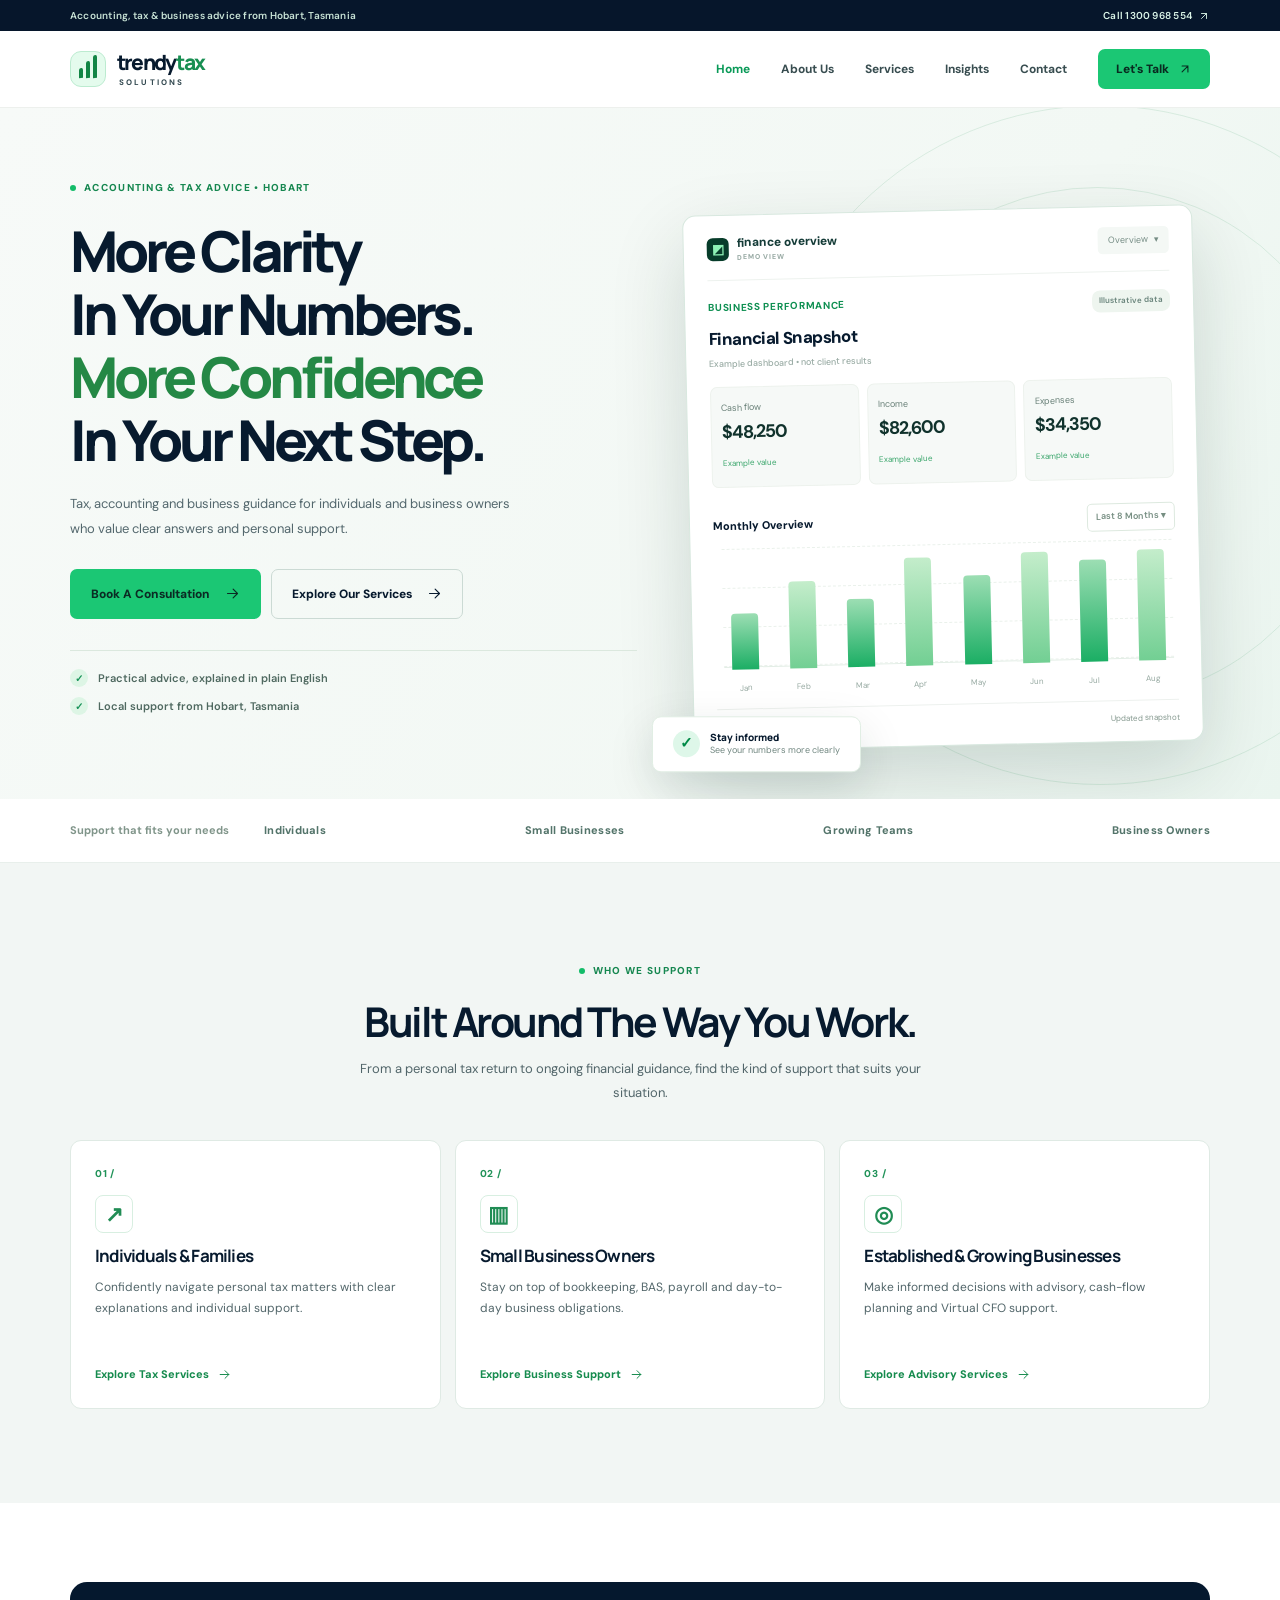
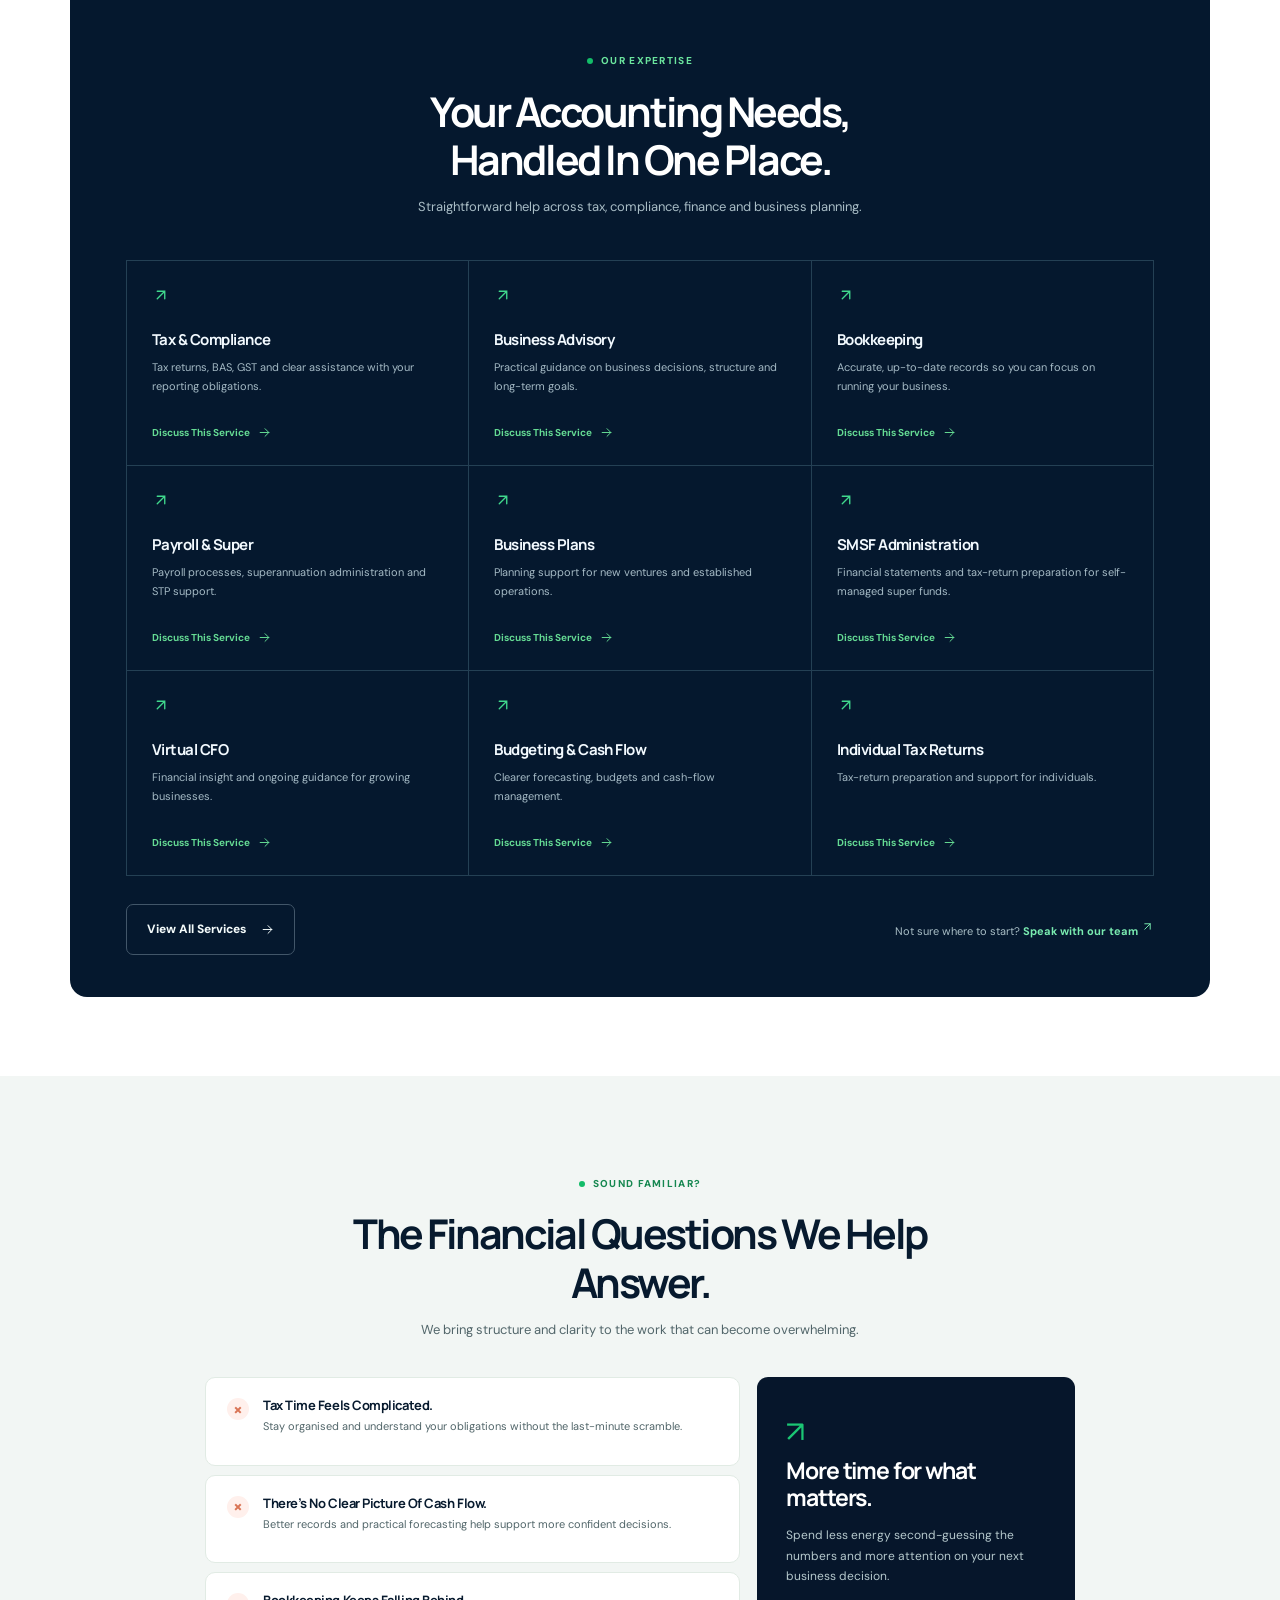
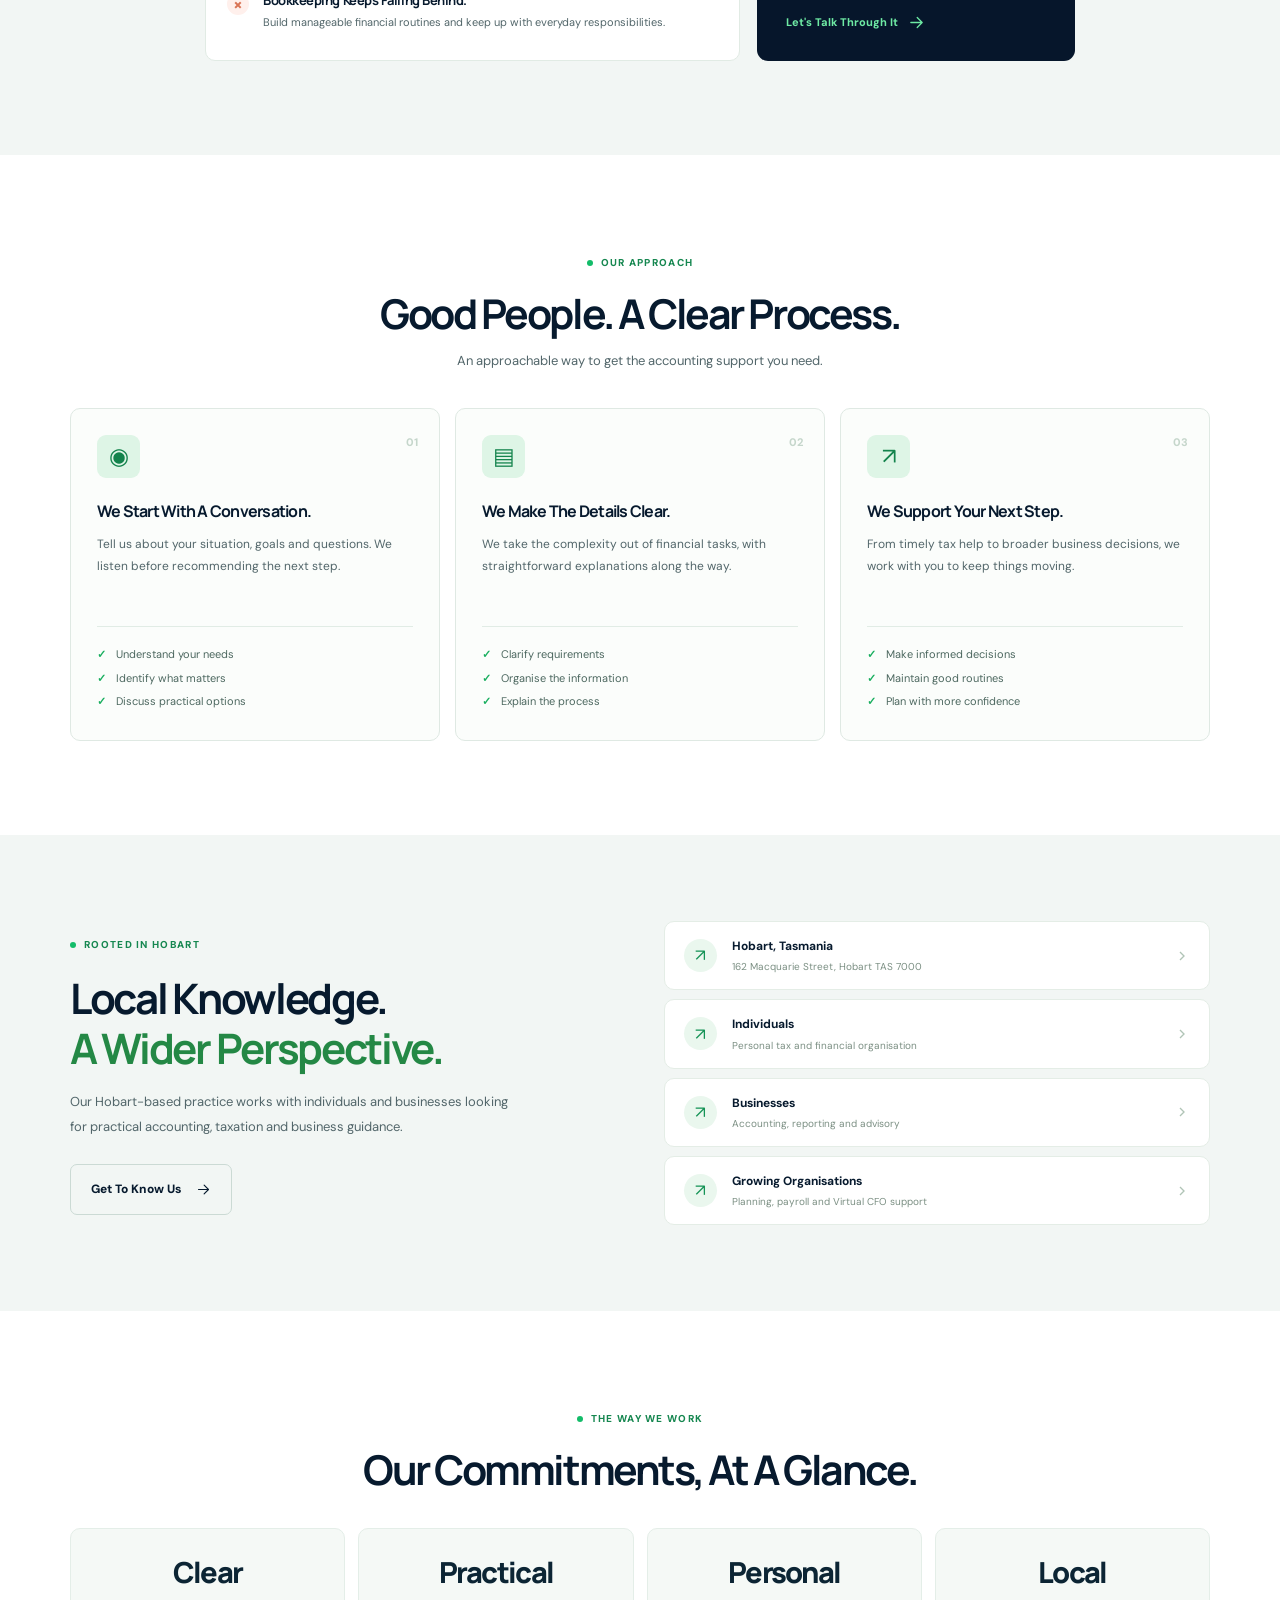
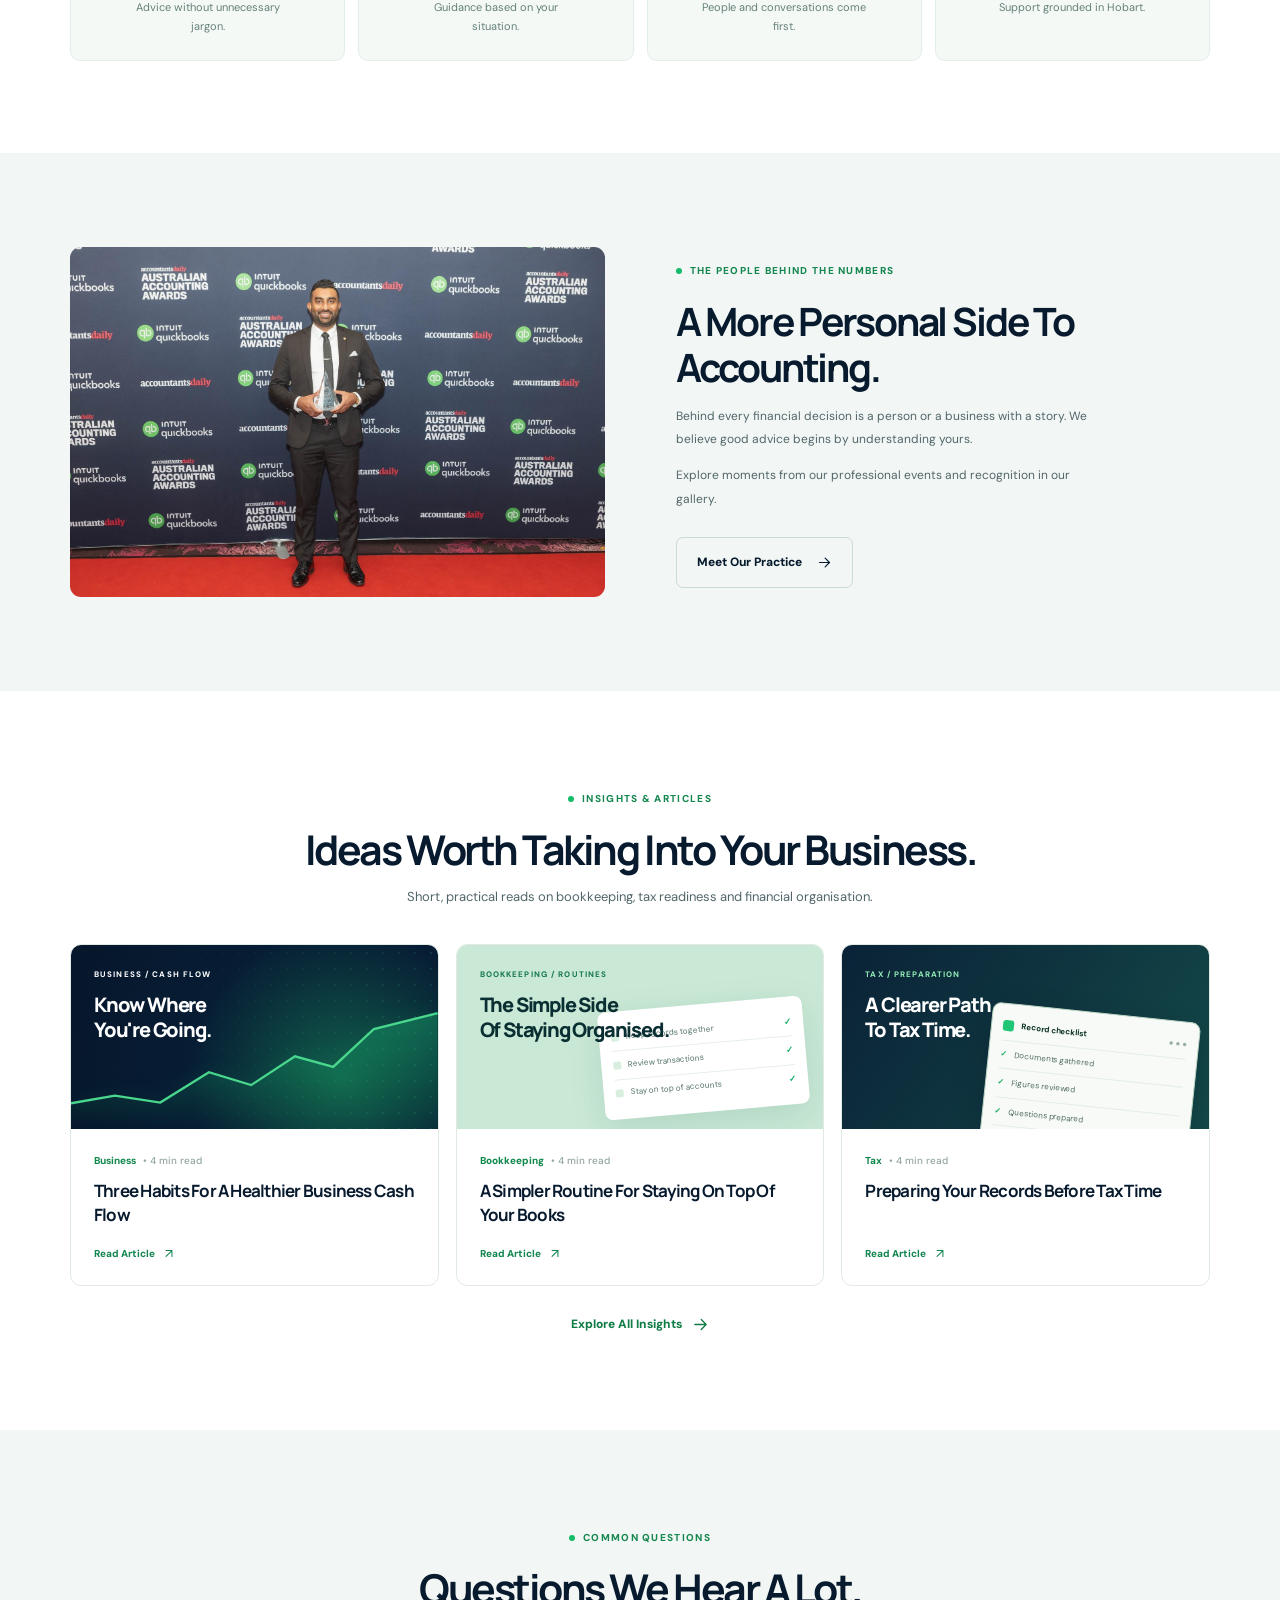
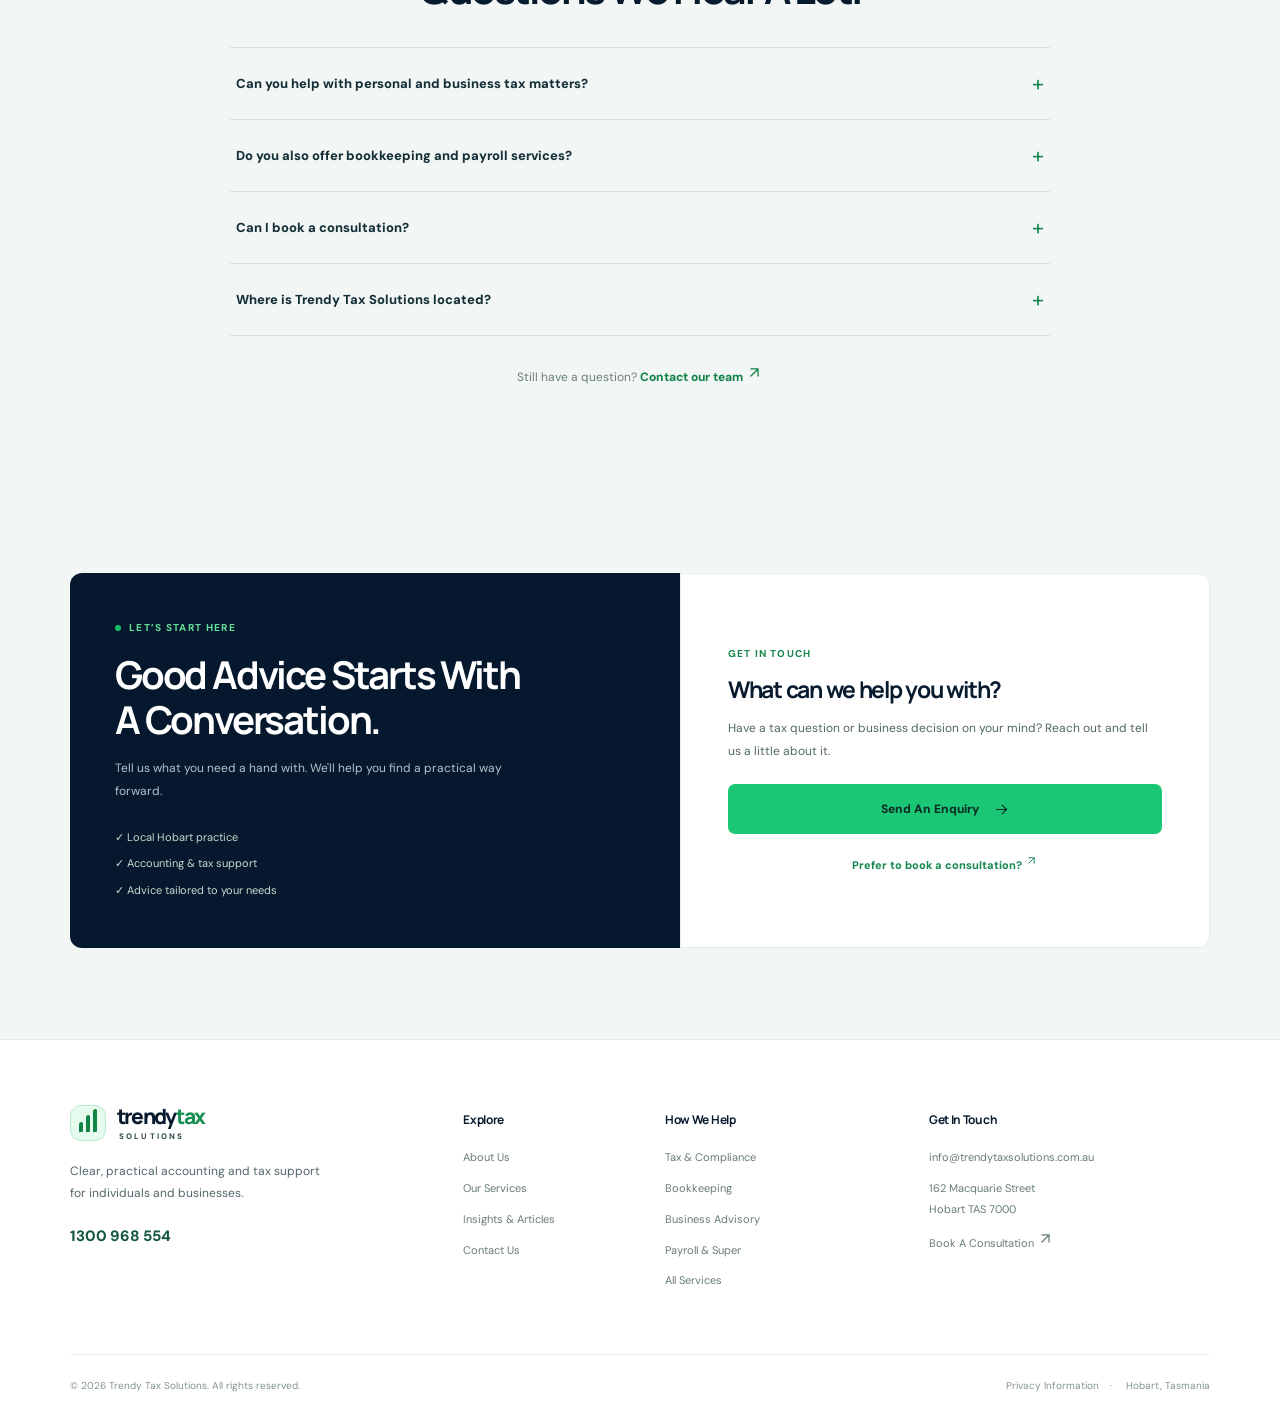
==== commit fdaa3ec0: "Update UI" ====
--- a/index.html
+++ b/index.html
@@ -1,13 +1,11 @@
-<!doctype html><html lang="en-AU"><head><meta charset="utf-8"><meta name="viewport" content="width=device-width,initial-scale=1"><meta name="theme-color" content="#10241c"><meta name="description" content="Straightforward accounting, tax and business advisory services in Hobart, Tasmania."><meta property="og:title" content="Trendy Tax Solutions | Accounting &amp; Tax Advisory In Hobart"><meta property="og:description" content="Straightforward accounting, tax and business advisory services in Hobart, Tasmania."><meta property="og:type" content="website"><link rel="icon" href="assets/img/brand-mark.png" type="image/png"><link rel="stylesheet" href="assets/css/style.css"><title>Trendy Tax Solutions | Accounting &amp; Tax Advisory In Hobart</title></head><body><a href="#main" class="skip">Skip To Content</a><header class="header" id="site-header"><div class="shell header-inner">
- <a class="brand" href="index.html" aria-label="Trendy Tax Solutions — Home"><img src="assets/img/brand-mark.png" alt="" loading="eager" decoding="async" class=""><span class="brand-copy">Trendy Tax<span>Solutions</span></span></a>
- <button class="menu-toggle" type="button" aria-label="Open Navigation" aria-controls="primary-nav" aria-expanded="false"><span></span></button>
- <nav class="nav" id="primary-nav" aria-label="Main Navigation"><a href="index.html" class="active" aria-current="page">Home</a><a href="about.html" class="" >About Us</a><a href="services.html" class="" >Services</a><a href="insights.html" class="" >Insights</a><a href="contact.html" class="" >Contact</a><a class="nav-cta" href="contact.html">Get In Touch <svg aria-hidden="true" width="16" height="16" viewBox="0 0 24 24" fill="none" stroke="currentColor" stroke-width="1.8" stroke-linecap="round" stroke-linejoin="round"><path d="M7 17 17 7M7 7h10v10"/></svg></a></nav></div></header><main id="main"><section class="hero"><div class="shell"><div class="hero-content"><span class="eyebrow">Hobart Accounting &amp; Tax Advice</span><h1>Accounting Advice<br>That <em>Moves You Forward.</em></h1><p class="lead">Tax, accounting and business guidance for individuals and business owners who value clear answers and personal support.</p><div class="hero-actions"><a class="btn btn-primary" href="https://www.trendytaxsolutions.com.au/book-online" target="_blank" rel="noopener noreferrer">Book A Consultation <svg aria-hidden="true" width="16" height="16" viewBox="0 0 24 24" fill="none" stroke="currentColor" stroke-width="1.8" stroke-linecap="round" stroke-linejoin="round"><path d="M7 17 17 7M7 7h10v10"/></svg></a><a class="btn btn-outline" href="services.html">Explore Our Services <svg aria-hidden="true" width="16" height="16" viewBox="0 0 24 24" fill="none" stroke="currentColor" stroke-width="1.7" stroke-linecap="round" stroke-linejoin="round"><path d="M5 12h14m-7-7 7 7-7 7"/></svg></a></div><div class="hero-note"><span></span>Independent advice, based in Hobart, Tasmania</div></div><div class="hero-image"><div class="image-frame"><img src="assets/img/about-gallery/australian-accounting-awards.jpg" alt="Team representative pictured at the Australian Accounting Awards" loading="eager" decoding="async" class=""></div><div class="hero-caption"><strong>Local People. Practical Thinking.</strong>Accounting and tax support that starts with a conversation.</div></div></div></section>
-<div class="trustbar"><div class="shell"><span class="trust-item"><i></i>Tax &amp; Compliance</span><span class="trust-item"><i></i>Accounting &amp; Bookkeeping</span><span class="trust-item"><i></i>Business Advisory</span><span class="trust-item"><i></i>Hobart, Tasmania</span></div></div>
-<section class="section"><div class="shell"><div class="section-head"><div><span class="eyebrow">Our Services</span><h2>The Right Support For<br>Your Next Step.</h2></div><a class="text-link" href="services.html">View All Nine Services <svg aria-hidden="true" width="16" height="16" viewBox="0 0 24 24" fill="none" stroke="currentColor" stroke-width="1.8" stroke-linecap="round" stroke-linejoin="round"><path d="M7 17 17 7M7 7h10v10"/></svg></a></div><div class="grid3"><a class="service-card reveal" href="services.html"><h3>Tax & Compliance</h3><p>Tax returns, BAS, GST and clear assistance with your reporting obligations.</p><span class="service-arrow"><svg aria-hidden="true" width="16" height="16" viewBox="0 0 24 24" fill="none" stroke="currentColor" stroke-width="1.8" stroke-linecap="round" stroke-linejoin="round"><path d="M7 17 17 7M7 7h10v10"/></svg></span></a><a class="service-card reveal" href="services.html"><h3>Business Advisory</h3><p>Practical guidance on business decisions, structure and long-term goals.</p><span class="service-arrow"><svg aria-hidden="true" width="16" height="16" viewBox="0 0 24 24" fill="none" stroke="currentColor" stroke-width="1.8" stroke-linecap="round" stroke-linejoin="round"><path d="M7 17 17 7M7 7h10v10"/></svg></span></a><a class="service-card reveal" href="services.html"><h3>Bookkeeping</h3><p>Accurate, up-to-date records so you can focus on running your business.</p><span class="service-arrow"><svg aria-hidden="true" width="16" height="16" viewBox="0 0 24 24" fill="none" stroke="currentColor" stroke-width="1.8" stroke-linecap="round" stroke-linejoin="round"><path d="M7 17 17 7M7 7h10v10"/></svg></span></a></div></div></section>
-<section class="section alt"><div class="shell story-grid"><div class="story-image"><div class="image-frame"><img src="assets/img/about-gallery/panel-discussion.jpg" alt="Professional panel event with speakers and attendees" loading="lazy" decoding="async" class=""></div></div><div class="story-copy"><span class="eyebrow">How We Work</span><h2>Financial Matters, Made More Understandable.</h2><p class="body-copy">We believe the best advice is built on genuine relationships. We take time to understand your situation and make the numbers easier to navigate.</p><div class="steps"><div class="step"><div><strong>We Listen First</strong><p>Tell us about your goals, priorities and questions.</p></div></div><div class="step"><div><strong>We Explain Your Options</strong><p>Plain-English guidance on what matters to you.</p></div></div><div class="step"><div><strong>We Work Alongside You</strong><p>Practical support for today's obligations and tomorrow's plans.</p></div></div></div><a class="text-link" href="about.html">More About Our Approach <svg aria-hidden="true" width="16" height="16" viewBox="0 0 24 24" fill="none" stroke="currentColor" stroke-width="1.8" stroke-linecap="round" stroke-linejoin="round"><path d="M7 17 17 7M7 7h10v10"/></svg></a></div></div></section>
-<section class="section"><div class="shell team-grid"><div class="team-copy"><span class="eyebrow">Meet The Practice</span><h2>Real People, Focused On Your Business.</h2><p class="body-copy">Behind every return and report is a conversation worth having. Our Hobart practice brings a thoughtful, personal approach to accounting and tax.</p><a href="about.html" class="btn btn-outline">Discover Our Story <svg aria-hidden="true" width="16" height="16" viewBox="0 0 24 24" fill="none" stroke="currentColor" stroke-width="1.7" stroke-linecap="round" stroke-linejoin="round"><path d="M5 12h14m-7-7 7 7-7 7"/></svg></a></div><div class="team-visual"><div class="image-frame"><img src="assets/img/team-portrait.jpg" alt="Professional portrait provided by Trendy Tax Solutions" loading="lazy" decoding="async" class=""></div></div></div></section>
-<section class="section alt"><div class="shell"><div class="section-head"><div><span class="eyebrow">From Our Journal</span><h2>Ideas Worth Sharing.</h2></div><a class="text-link" href="insights.html">Browse Insights <svg aria-hidden="true" width="16" height="16" viewBox="0 0 24 24" fill="none" stroke="currentColor" stroke-width="1.8" stroke-linecap="round" stroke-linejoin="round"><path d="M7 17 17 7M7 7h10v10"/></svg></a></div><div class="grid2"><a class="insight-card reveal" href="insights/cash-flow.html" data-category="business"><div class="insight-img"><img src="https://images.unsplash.com/photo-1454165804606-c3d57bc86b40?auto=format&amp;fit=crop&amp;w=1100&amp;q=82" alt="Notebook and financial paperwork on a desk" loading="lazy" decoding="async" class=""></div><div class="insight-body"><span class="insight-meta">Business · 4 Min Read</span><h3>Three Habits For A Healthier Business Cash Flow</h3><span class="text-link">Read Article <svg aria-hidden="true" width="16" height="16" viewBox="0 0 24 24" fill="none" stroke="currentColor" stroke-width="1.8" stroke-linecap="round" stroke-linejoin="round"><path d="M7 17 17 7M7 7h10v10"/></svg></span></div></a><a class="insight-card reveal" href="insights/bookkeeping.html" data-category="bookkeeping"><div class="insight-img"><img src="https://images.unsplash.com/photo-1497366754035-f200968a6e72?auto=format&amp;fit=crop&amp;w=1250&amp;q=85" alt="Bright workspace with desks and windows" loading="lazy" decoding="async" class=""></div><div class="insight-body"><span class="insight-meta">Bookkeeping · 4 Min Read</span><h3>A Simpler Routine For Staying On Top Of Your Books</h3><span class="text-link">Read Article <svg aria-hidden="true" width="16" height="16" viewBox="0 0 24 24" fill="none" stroke="currentColor" stroke-width="1.8" stroke-linecap="round" stroke-linejoin="round"><path d="M7 17 17 7M7 7h10v10"/></svg></span></div></a></div></div></section><section class="cta-band"><div class="shell"><div><span class="eyebrow on-dark">Let's Start A Conversation</span><h2>Let’s Make Your Next Step Clear.</h2></div><a href="contact.html" class="btn btn-light">Speak With Our Team <svg aria-hidden="true" width="16" height="16" viewBox="0 0 24 24" fill="none" stroke="currentColor" stroke-width="1.8" stroke-linecap="round" stroke-linejoin="round"><path d="M7 17 17 7M7 7h10v10"/></svg></a></div></section></main><footer class="footer"><div class="shell footer-top"><div><a class="brand" href="index.html"><img src="assets/img/brand-mark.png" alt="" loading="lazy" decoding="async" class=""><span class="brand-copy">Trendy Tax<span>Solutions</span></span></a><p class="footer-about">Straightforward accounting, tax and business advice from Hobart, Tasmania.</p></div>
- <div><h4>Explore</h4><div class="footer-links"><a href="about.html">About Us</a><a href="services.html">Services</a><a href="insights.html">Insights</a><a href="contact.html">Contact</a></div></div>
- <div><h4>Contact</h4><div class="footer-links"><a href="tel:1300968554">1300 968 554</a><a href="mailto:info@trendytaxsolutions.com.au">Email Our Team</a><span class="footer-text">162 Macquarie Street<br>Hobart TAS 7000</span><a href="https://www.trendytaxsolutions.com.au/book-online" target="_blank" rel="noopener noreferrer">Book A Consultation ↗</a></div></div>
- <div><h4>Occasional Insights</h4><p class="footer-text">Receive a note when we have something useful to share.</p><form class="subscribe" id="newsletter-form"><label class="sr-only" for="newsletter-email">Your Email Address</label><input id="newsletter-email" type="email" name="email" placeholder="Email Address" required autocomplete="email"><button type="submit">Request Updates</button></form><div class="subscribe-feedback" id="newsletter-feedback" role="status" aria-live="polite"></div><p class="footer-text" style="font-size:10px">Opens an email draft. No subscription is stored on this preview.</p></div></div>
- <div class="shell footer-bottom"><span>© <span data-year>2026</span> Trendy Tax Solutions. All Rights Reserved.</span><span><a href="privacy.html">Privacy Information</a> &nbsp; · &nbsp; Hobart, Tasmania</span></div></footer><script src="assets/js/main.js" defer></script></body></html>+<!doctype html><html lang="en-AU"><head><meta charset="utf-8"><meta name="viewport" content="width=device-width, initial-scale=1"><meta name="theme-color" content="#f2f6f4"><meta name="description" content="Accounting, tax and business advisory support for individuals and businesses in Hobart, Tasmania."><meta property="og:type" content="website"><meta property="og:title" content="Trendy Tax Solutions | Hobart Accounting &amp; Tax Advice"><meta property="og:description" content="Accounting, tax and business advisory support for individuals and businesses in Hobart, Tasmania."><link rel="icon" type="image/png" href="assets/img/brand-mark.png"><link rel="stylesheet" href="assets/css/style.css"><title>Trendy Tax Solutions | Hobart Accounting &amp; Tax Advice</title></head><body><a class="skip-link" href="#main">Skip to content</a><div class="utility-bar"><div class="wrap"><span>Accounting, tax &amp; business advice from Hobart, Tasmania</span><a href="tel:1300968554">Call 1300 968 554 <svg aria-hidden="true" viewBox="0 0 24 24" width="17" height="17" fill="none" stroke="currentColor" stroke-width="1.8" stroke-linecap="round"><path d="M7 17 17 7M7 7h10v10"/></svg></a></div></div><header class="site-header" id="site-header"><div class="wrap nav-wrap"><a class="wordmark" href="index.html" aria-label="Trendy Tax Solutions home"><span class="wordmark-symbol" aria-hidden="true"><span></span><span></span><span></span></span><span class="wordmark-name">trendy<span>tax</span><small>SOLUTIONS</small></span></a><button class="menu-button" type="button" aria-label="Open navigation" aria-expanded="false" aria-controls="main-navigation"><span></span><span></span><span></span></button><nav id="main-navigation" class="main-navigation" aria-label="Primary navigation"><a class="current" href="index.html">Home</a><a class="" href="about.html">About Us</a><a class="" href="services.html">Services</a><a class="" href="insights.html">Insights</a><a class="" href="contact.html">Contact</a><a class="header-contact" href="contact.html">Let's Talk <svg aria-hidden="true" viewBox="0 0 24 24" width="17" height="17" fill="none" stroke="currentColor" stroke-width="1.8" stroke-linecap="round"><path d="M7 17 17 7M7 7h10v10"/></svg></a></nav></div></header><main id="main"><section class="hero"><div class="wrap hero-grid"><div class="hero-copy"><span class="kicker"><span class="dot"></span>ACCOUNTING & TAX ADVICE • HOBART</span><h1>More Clarity<br>In Your Numbers.<br><span>More Confidence</span><br>In Your Next Step.</h1><p>Tax, accounting and business guidance for individuals and business owners who value clear answers and personal support.</p><div class="hero-buttons"><a class="btn btn-green" href="https://www.trendytaxsolutions.com.au/book-online" target="_blank" rel="noopener noreferrer">Book A Consultation<svg aria-hidden="true" viewBox="0 0 24 24" width="17" height="17" fill="none" stroke="currentColor" stroke-width="1.8" stroke-linecap="round" stroke-linejoin="round"><path d="M4 12h16m-7-7 7 7-7 7"/></svg></a><a class="btn btn-outline" href="services.html">Explore Our Services<svg aria-hidden="true" viewBox="0 0 24 24" width="17" height="17" fill="none" stroke="currentColor" stroke-width="1.8" stroke-linecap="round" stroke-linejoin="round"><path d="M4 12h16m-7-7 7 7-7 7"/></svg></a></div><div class="hero-detail"><div class="hero-detail-line"><span class="mini-mark">✓</span><span>Practical advice, explained in plain English</span></div><div class="hero-detail-line"><span class="mini-mark">✓</span><span>Local support from Hobart, Tasmania</span></div></div></div><div class="hero-graphic"><div class="orbital orbital-one"></div><div class="orbital orbital-two"></div><div class="chart-offset"><div class="dashboard" aria-label="Illustrative sample financial dashboard"><div class="dash-top"><div class="dash-brand"><span class="dash-square">◩</span><span>finance overview <small>DEMO VIEW</small></span></div><span class="dash-menu">Overview &nbsp; ▾</span></div><div class="dash-label">Business Performance <span class="demo-chip">Illustrative data</span></div><div class="dash-period">Financial Snapshot <small>Example dashboard • not client results</small></div><div class="dash-metrics"><div><span>Cash flow</span><strong>$48,250</strong><small>Example value</small></div><div><span>Income</span><strong>$82,600</strong><small>Example value</small></div><div><span>Expenses</span><strong>$34,350</strong><small>Example value</small></div></div><div class="dash-graph-top"><span>Monthly Overview</span><span class="dash-pill">Last 8 Months ▾</span></div><div class="graph-area"><div class="graph-grid"><i></i><i></i><i></i><i></i></div><div class="bars"><div><b style="--h:37%"></b><em>Jan</em></div><div><b style="--h:58%"></b><em>Feb</em></div><div><b style="--h:45%"></b><em>Mar</em></div><div><b style="--h:72%"></b><em>Apr</em></div><div><b style="--h:59%"></b><em>May</em></div><div><b style="--h:83%"></b><em>Jun</em></div><div><b style="--h:68%"></b><em>Jul</em></div><div><b style="--h:91%"></b><em>Aug</em></div></div></div><div class="dash-end"><span><i></i> Example monthly activity</span><span>Updated snapshot</span></div></div><div class="floating-chip"><span class="floating-check">✓</span><div><strong>Stay informed</strong><small>See your numbers more clearly</small></div></div></div></div></div></section>
+<section class="coverage-strip"><div class="wrap"><div class="coverage-intro">Support that fits your needs</div><div class="coverage-list"><span>Individuals</span><span>Small Businesses</span><span>Growing Teams</span><span>Business Owners</span></div></div></section>
+<section class="audiences-section section-pad"><div class="wrap"><div class="section-heading center"><span class="kicker"><span class="dot"></span>WHO WE SUPPORT</span><h2>Built Around The Way You Work.</h2><p>From a personal tax return to ongoing financial guidance, find the kind of support that suits your situation.</p></div><div class="audience-grid"><a href="services.html" class="audience-card"><span class="number-dot">01 /</span><div class="audience-icon">↗</div><h3>Individuals &amp; Families</h3><p>Confidently navigate personal tax matters with clear explanations and individual support.</p><span class="audience-more">Explore Tax Services <svg aria-hidden="true" viewBox="0 0 24 24" width="17" height="17" fill="none" stroke="currentColor" stroke-width="1.8" stroke-linecap="round" stroke-linejoin="round"><path d="M4 12h16m-7-7 7 7-7 7"/></svg></span></a><a href="services.html" class="audience-card"><span class="number-dot">02 /</span><div class="audience-icon">▥</div><h3>Small Business Owners</h3><p>Stay on top of bookkeeping, BAS, payroll and day-to-day business obligations.</p><span class="audience-more">Explore Business Support <svg aria-hidden="true" viewBox="0 0 24 24" width="17" height="17" fill="none" stroke="currentColor" stroke-width="1.8" stroke-linecap="round" stroke-linejoin="round"><path d="M4 12h16m-7-7 7 7-7 7"/></svg></span></a><a href="services.html" class="audience-card"><span class="number-dot">03 /</span><div class="audience-icon">◎</div><h3>Established &amp; Growing Businesses</h3><p>Make informed decisions with advisory, cash-flow planning and Virtual CFO support.</p><span class="audience-more">Explore Advisory Services <svg aria-hidden="true" viewBox="0 0 24 24" width="17" height="17" fill="none" stroke="currentColor" stroke-width="1.8" stroke-linecap="round" stroke-linejoin="round"><path d="M4 12h16m-7-7 7 7-7 7"/></svg></span></a></div></div></section>
+<section class="services-section" id="our-services"><div class="wrap dark-panel"><div class="section-heading center"><span class="kicker"><span class="dot"></span>OUR EXPERTISE</span><h2>Your Accounting Needs,<br>Handled In One Place.</h2><p>Straightforward help across tax, compliance, finance and business planning.</p></div><div class="service-grid"><a class="service-tile" href="contact.html?service=0"><span class="tile-icon" aria-hidden="true"><svg aria-hidden="true" viewBox="0 0 24 24" width="17" height="17" fill="none" stroke="currentColor" stroke-width="1.8" stroke-linecap="round"><path d="M7 17 17 7M7 7h10v10"/></svg></span><h3>Tax & Compliance</h3><p>Tax returns, BAS, GST and clear assistance with your reporting obligations.</p><span class="tile-link">Discuss This Service <svg aria-hidden="true" viewBox="0 0 24 24" width="17" height="17" fill="none" stroke="currentColor" stroke-width="1.8" stroke-linecap="round" stroke-linejoin="round"><path d="M4 12h16m-7-7 7 7-7 7"/></svg></span></a><a class="service-tile" href="contact.html?service=1"><span class="tile-icon" aria-hidden="true"><svg aria-hidden="true" viewBox="0 0 24 24" width="17" height="17" fill="none" stroke="currentColor" stroke-width="1.8" stroke-linecap="round"><path d="M7 17 17 7M7 7h10v10"/></svg></span><h3>Business Advisory</h3><p>Practical guidance on business decisions, structure and long-term goals.</p><span class="tile-link">Discuss This Service <svg aria-hidden="true" viewBox="0 0 24 24" width="17" height="17" fill="none" stroke="currentColor" stroke-width="1.8" stroke-linecap="round" stroke-linejoin="round"><path d="M4 12h16m-7-7 7 7-7 7"/></svg></span></a><a class="service-tile" href="contact.html?service=2"><span class="tile-icon" aria-hidden="true"><svg aria-hidden="true" viewBox="0 0 24 24" width="17" height="17" fill="none" stroke="currentColor" stroke-width="1.8" stroke-linecap="round"><path d="M7 17 17 7M7 7h10v10"/></svg></span><h3>Bookkeeping</h3><p>Accurate, up-to-date records so you can focus on running your business.</p><span class="tile-link">Discuss This Service <svg aria-hidden="true" viewBox="0 0 24 24" width="17" height="17" fill="none" stroke="currentColor" stroke-width="1.8" stroke-linecap="round" stroke-linejoin="round"><path d="M4 12h16m-7-7 7 7-7 7"/></svg></span></a><a class="service-tile" href="contact.html?service=3"><span class="tile-icon" aria-hidden="true"><svg aria-hidden="true" viewBox="0 0 24 24" width="17" height="17" fill="none" stroke="currentColor" stroke-width="1.8" stroke-linecap="round"><path d="M7 17 17 7M7 7h10v10"/></svg></span><h3>Payroll & Super</h3><p>Payroll processes, superannuation administration and STP support.</p><span class="tile-link">Discuss This Service <svg aria-hidden="true" viewBox="0 0 24 24" width="17" height="17" fill="none" stroke="currentColor" stroke-width="1.8" stroke-linecap="round" stroke-linejoin="round"><path d="M4 12h16m-7-7 7 7-7 7"/></svg></span></a><a class="service-tile" href="contact.html?service=4"><span class="tile-icon" aria-hidden="true"><svg aria-hidden="true" viewBox="0 0 24 24" width="17" height="17" fill="none" stroke="currentColor" stroke-width="1.8" stroke-linecap="round"><path d="M7 17 17 7M7 7h10v10"/></svg></span><h3>Business Plans</h3><p>Planning support for new ventures and established operations.</p><span class="tile-link">Discuss This Service <svg aria-hidden="true" viewBox="0 0 24 24" width="17" height="17" fill="none" stroke="currentColor" stroke-width="1.8" stroke-linecap="round" stroke-linejoin="round"><path d="M4 12h16m-7-7 7 7-7 7"/></svg></span></a><a class="service-tile" href="contact.html?service=5"><span class="tile-icon" aria-hidden="true"><svg aria-hidden="true" viewBox="0 0 24 24" width="17" height="17" fill="none" stroke="currentColor" stroke-width="1.8" stroke-linecap="round"><path d="M7 17 17 7M7 7h10v10"/></svg></span><h3>SMSF Administration</h3><p>Financial statements and tax-return preparation for self-managed super funds.</p><span class="tile-link">Discuss This Service <svg aria-hidden="true" viewBox="0 0 24 24" width="17" height="17" fill="none" stroke="currentColor" stroke-width="1.8" stroke-linecap="round" stroke-linejoin="round"><path d="M4 12h16m-7-7 7 7-7 7"/></svg></span></a><a class="service-tile" href="contact.html?service=6"><span class="tile-icon" aria-hidden="true"><svg aria-hidden="true" viewBox="0 0 24 24" width="17" height="17" fill="none" stroke="currentColor" stroke-width="1.8" stroke-linecap="round"><path d="M7 17 17 7M7 7h10v10"/></svg></span><h3>Virtual CFO</h3><p>Financial insight and ongoing guidance for growing businesses.</p><span class="tile-link">Discuss This Service <svg aria-hidden="true" viewBox="0 0 24 24" width="17" height="17" fill="none" stroke="currentColor" stroke-width="1.8" stroke-linecap="round" stroke-linejoin="round"><path d="M4 12h16m-7-7 7 7-7 7"/></svg></span></a><a class="service-tile" href="contact.html?service=7"><span class="tile-icon" aria-hidden="true"><svg aria-hidden="true" viewBox="0 0 24 24" width="17" height="17" fill="none" stroke="currentColor" stroke-width="1.8" stroke-linecap="round"><path d="M7 17 17 7M7 7h10v10"/></svg></span><h3>Budgeting & Cash Flow</h3><p>Clearer forecasting, budgets and cash-flow management.</p><span class="tile-link">Discuss This Service <svg aria-hidden="true" viewBox="0 0 24 24" width="17" height="17" fill="none" stroke="currentColor" stroke-width="1.8" stroke-linecap="round" stroke-linejoin="round"><path d="M4 12h16m-7-7 7 7-7 7"/></svg></span></a><a class="service-tile" href="contact.html?service=8"><span class="tile-icon" aria-hidden="true"><svg aria-hidden="true" viewBox="0 0 24 24" width="17" height="17" fill="none" stroke="currentColor" stroke-width="1.8" stroke-linecap="round"><path d="M7 17 17 7M7 7h10v10"/></svg></span><h3>Individual Tax Returns</h3><p>Tax-return preparation and support for individuals.</p><span class="tile-link">Discuss This Service <svg aria-hidden="true" viewBox="0 0 24 24" width="17" height="17" fill="none" stroke="currentColor" stroke-width="1.8" stroke-linecap="round" stroke-linejoin="round"><path d="M4 12h16m-7-7 7 7-7 7"/></svg></span></a></div><div class="services-bottom"><a class="btn btn-outline-light" href="services.html">View All Services<svg aria-hidden="true" viewBox="0 0 24 24" width="17" height="17" fill="none" stroke="currentColor" stroke-width="1.8" stroke-linecap="round" stroke-linejoin="round"><path d="M4 12h16m-7-7 7 7-7 7"/></svg></a><span>Not sure where to start? <a href="contact.html">Speak with our team <svg aria-hidden="true" viewBox="0 0 24 24" width="17" height="17" fill="none" stroke="currentColor" stroke-width="1.8" stroke-linecap="round"><path d="M7 17 17 7M7 7h10v10"/></svg></a></span></div></div></section>
+<section class="problems-section section-pad soft-section"><div class="wrap"><div class="section-heading center"><span class="kicker"><span class="dot"></span>SOUND FAMILIAR?</span><h2>The Financial Questions We Help Answer.</h2><p>We bring structure and clarity to the work that can become overwhelming.</p></div><div class="problems-grid"><div class="problem-list"><div class="problem"><span class="problem-cross">×</span><div><h3>Tax Time Feels Complicated.</h3><p>Stay organised and understand your obligations without the last-minute scramble.</p></div></div><div class="problem"><span class="problem-cross">×</span><div><h3>There’s No Clear Picture Of Cash Flow.</h3><p>Better records and practical forecasting help support more confident decisions.</p></div></div><div class="problem"><span class="problem-cross">×</span><div><h3>Bookkeeping Keeps Falling Behind.</h3><p>Build manageable financial routines and keep up with everyday responsibilities.</p></div></div></div><aside class="problem-aside"><span class="aside-symbol">↗</span><h3>More time for what matters.</h3><p>Spend less energy second-guessing the numbers and more attention on your next business decision.</p><a href="contact.html">Let's Talk Through It <svg aria-hidden="true" viewBox="0 0 24 24" width="17" height="17" fill="none" stroke="currentColor" stroke-width="1.8" stroke-linecap="round" stroke-linejoin="round"><path d="M4 12h16m-7-7 7 7-7 7"/></svg></a></aside></div></div></section>
+<section class="process-section section-pad"><div class="wrap"><div class="section-heading center"><span class="kicker"><span class="dot"></span>OUR APPROACH</span><h2>Good People. A Clear Process.</h2><p>An approachable way to get the accounting support you need.</p></div><div class="process-grid"><div class="process-card"><span class="process-index">01</span><div class="process-icon">◉</div><h3>We Start With A Conversation.</h3><p>Tell us about your situation, goals and questions. We listen before recommending the next step.</p><ul><li>Understand your needs</li><li>Identify what matters</li><li>Discuss practical options</li></ul></div><div class="process-card"><span class="process-index">02</span><div class="process-icon">▤</div><h3>We Make The Details Clear.</h3><p>We take the complexity out of financial tasks, with straightforward explanations along the way.</p><ul><li>Clarify requirements</li><li>Organise the information</li><li>Explain the process</li></ul></div><div class="process-card"><span class="process-index">03</span><div class="process-icon">↗</div><h3>We Support Your Next Step.</h3><p>From timely tax help to broader business decisions, we work with you to keep things moving.</p><ul><li>Make informed decisions</li><li>Maintain good routines</li><li>Plan with more confidence</li></ul></div></div></div></section>
+<section class="local-section soft-section"><div class="wrap local-grid"><div><span class="kicker"><span class="dot"></span>ROOTED IN HOBART</span><h2>Local Knowledge.<br><span>A Wider Perspective.</span></h2><p>Our Hobart-based practice works with individuals and businesses looking for practical accounting, taxation and business guidance.</p><a class="btn btn-outline" href="about.html">Get To Know Us<svg aria-hidden="true" viewBox="0 0 24 24" width="17" height="17" fill="none" stroke="currentColor" stroke-width="1.8" stroke-linecap="round" stroke-linejoin="round"><path d="M4 12h16m-7-7 7 7-7 7"/></svg></a></div><div class="local-places"><div><span class="location-pin">↗</span><span><strong>Hobart, Tasmania</strong><small>162 Macquarie Street, Hobart TAS 7000</small></span><svg aria-hidden="true" width="16" height="16" viewBox="0 0 24 24" fill="none" stroke="currentColor" stroke-width="2"><path d="m9 18 6-6-6-6"/></svg></div><div><span class="location-pin">↗</span><span><strong>Individuals</strong><small>Personal tax and financial organisation</small></span><svg aria-hidden="true" width="16" height="16" viewBox="0 0 24 24" fill="none" stroke="currentColor" stroke-width="2"><path d="m9 18 6-6-6-6"/></svg></div><div><span class="location-pin">↗</span><span><strong>Businesses</strong><small>Accounting, reporting and advisory</small></span><svg aria-hidden="true" width="16" height="16" viewBox="0 0 24 24" fill="none" stroke="currentColor" stroke-width="2"><path d="m9 18 6-6-6-6"/></svg></div><div><span class="location-pin">↗</span><span><strong>Growing Organisations</strong><small>Planning, payroll and Virtual CFO support</small></span><svg aria-hidden="true" width="16" height="16" viewBox="0 0 24 24" fill="none" stroke="currentColor" stroke-width="2"><path d="m9 18 6-6-6-6"/></svg></div></div></div></section>
+<section class="principles-section section-pad"><div class="wrap"><div class="section-heading center"><span class="kicker"><span class="dot"></span>THE WAY WE WORK</span><h2>Our Commitments, At A Glance.</h2></div><div class="principles-grid"><div><strong>Clear</strong><span>Advice without unnecessary jargon.</span></div><div><strong>Practical</strong><span>Guidance based on your situation.</span></div><div><strong>Personal</strong><span>People and conversations come first.</span></div><div><strong>Local</strong><span>Support grounded in Hobart.</span></div></div></div></section>
+<section class="team-teaser soft-section section-pad"><div class="wrap team-teaser-grid"><div class="team-teaser-image"><img src="assets/img/about-gallery/australian-accounting-awards.jpg" alt="Trendy Tax Solutions representative photographed at the Australian Accounting Awards" class="" loading="lazy" decoding="async"></div><div><span class="kicker"><span class="dot"></span>THE PEOPLE BEHIND THE NUMBERS</span><h2>A More Personal Side To Accounting.</h2><p>Behind every financial decision is a person or a business with a story. We believe good advice begins by understanding yours.</p><p>Explore moments from our professional events and recognition in our gallery.</p><a class="btn btn-outline" href="about.html">Meet Our Practice<svg aria-hidden="true" viewBox="0 0 24 24" width="17" height="17" fill="none" stroke="currentColor" stroke-width="1.8" stroke-linecap="round" stroke-linejoin="round"><path d="M4 12h16m-7-7 7 7-7 7"/></svg></a></div></div></section>
+<section class="resources-section section-pad"><div class="wrap"><div class="section-heading center"><span class="kicker"><span class="dot"></span>INSIGHTS & ARTICLES</span><h2>Ideas Worth Taking Into Your Business.</h2><p>Short, practical reads on bookkeeping, tax readiness and financial organisation.</p></div><div class="resource-grid"><a class="article-card" href="insights/cash-flow.html"><div class="article-img"><div class="editorial-art art-cash"><div class="editorial-art-grain"></div><span class="art-small">BUSINESS / CASH FLOW</span><strong>Know Where<br>You're Going.</strong><svg viewBox="0 0 460 170" aria-hidden="true" preserveAspectRatio="none"><defs><linearGradient id="rise" x1="0" y1="1" x2="0" y2="0"><stop offset="0" stop-color="#18b75c" stop-opacity="0"/><stop offset="1" stop-color="#21da83" stop-opacity=".3"/></linearGradient></defs><path d="M0 158 L0 135 55 125 112 134 173 94 226 111 281 73 329 87 380 37 460 16 460 170 0 170z" fill="url(#rise)"/><path d="M0 135 55 125 112 134 173 94 226 111 281 73 329 87 380 37 460 16" fill="none" stroke="#48d78d" stroke-width="3"/></svg></div></div><div class="article-content-card"><span class="article-category">Business <span>• 4 min read</span></span><h3>Three Habits For A Healthier Business Cash Flow</h3><span class="article-more">Read Article <svg aria-hidden="true" viewBox="0 0 24 24" width="17" height="17" fill="none" stroke="currentColor" stroke-width="1.8" stroke-linecap="round"><path d="M7 17 17 7M7 7h10v10"/></svg></span></div></a><a class="article-card" href="insights/bookkeeping.html"><div class="article-img"><div class="editorial-art art-books"><span class="art-small">BOOKKEEPING / ROUTINES</span><strong>The Simple Side<br>Of Staying Organised.</strong><div class="art-ledger"><div><i></i><span>Keep records together</span><b>✓</b></div><div><i></i><span>Review transactions</span><b>✓</b></div><div><i></i><span>Stay on top of accounts</span><b>✓</b></div></div></div></div><div class="article-content-card"><span class="article-category">Bookkeeping <span>• 4 min read</span></span><h3>A Simpler Routine For Staying On Top Of Your Books</h3><span class="article-more">Read Article <svg aria-hidden="true" viewBox="0 0 24 24" width="17" height="17" fill="none" stroke="currentColor" stroke-width="1.8" stroke-linecap="round"><path d="M7 17 17 7M7 7h10v10"/></svg></span></div></a><a class="article-card" href="insights/tax-readiness.html"><div class="article-img"><div class="editorial-art art-tax"><span class="art-small">TAX / PREPARATION</span><strong>A Clearer Path<br>To Tax Time.</strong><div class="art-tax-sheet"><div class="sheet-head"><i></i><span>Record checklist</span><b>● ● ●</b></div><div><em>✓</em><span>Documents gathered</span></div><div><em>✓</em><span>Figures reviewed</span></div><div><em>✓</em><span>Questions prepared</span></div></div></div></div><div class="article-content-card"><span class="article-category">Tax <span>• 4 min read</span></span><h3>Preparing Your Records Before Tax Time</h3><span class="article-more">Read Article <svg aria-hidden="true" viewBox="0 0 24 24" width="17" height="17" fill="none" stroke="currentColor" stroke-width="1.8" stroke-linecap="round"><path d="M7 17 17 7M7 7h10v10"/></svg></span></div></a></div><div class="section-foot-link"><a href="insights.html">Explore All Insights <svg aria-hidden="true" viewBox="0 0 24 24" width="17" height="17" fill="none" stroke="currentColor" stroke-width="1.8" stroke-linecap="round" stroke-linejoin="round"><path d="M4 12h16m-7-7 7 7-7 7"/></svg></a></div></div></section>
+<section class="faq-section soft-section section-pad"><div class="wrap narrow"><div class="section-heading center"><span class="kicker"><span class="dot"></span>COMMON QUESTIONS</span><h2>Questions We Hear A Lot.</h2></div><div class="faq-list"><div class="faq-item"><button type="button" aria-expanded="false" aria-controls="home-faq-1">Can you help with personal and business tax matters?<span>+</span></button><div class="faq-answer" id="home-faq-1">Yes. Our services include individual tax returns, tax compliance and a range of business accounting support. Contact us to discuss your specific requirements.</div></div><div class="faq-item"><button type="button" aria-expanded="false" aria-controls="home-faq-2">Do you also offer bookkeeping and payroll services?<span>+</span></button><div class="faq-answer" id="home-faq-2">Our listed services include bookkeeping, payroll and superannuation support, along with reporting and advisory services.</div></div><div class="faq-item"><button type="button" aria-expanded="false" aria-controls="home-faq-3">Can I book a consultation?<span>+</span></button><div class="faq-answer" id="home-faq-3">You can use our Book A Consultation link or contact the Hobart practice directly by phone or email.</div></div><div class="faq-item"><button type="button" aria-expanded="false" aria-controls="home-faq-4">Where is Trendy Tax Solutions located?<span>+</span></button><div class="faq-answer" id="home-faq-4">Our address is 162 Macquarie Street, Hobart TAS 7000. Please confirm availability before visiting.</div></div></div><div class="faq-after">Still have a question? <a href="contact.html">Contact our team <svg aria-hidden="true" viewBox="0 0 24 24" width="17" height="17" fill="none" stroke="currentColor" stroke-width="1.8" stroke-linecap="round"><path d="M7 17 17 7M7 7h10v10"/></svg></a></div></div></section><section class="closing-section"><div class="wrap closing-grid"><div><span class="kicker"><span class="dot"></span>LET’S START HERE</span><h2>Good Advice Starts With<br>A Conversation.</h2><p>Tell us what you need a hand with. We'll help you find a practical way forward.</p><div class="closing-points"><span>✓ Local Hobart practice</span><span>✓ Accounting &amp; tax support</span><span>✓ Advice tailored to your needs</span></div></div><div class="closing-card"><span class="small-label">GET IN TOUCH</span><h3>What can we help you with?</h3><p>Have a tax question or business decision on your mind? Reach out and tell us a little about it.</p><a class="btn btn-primary" href="contact.html">Send An Enquiry<svg aria-hidden="true" viewBox="0 0 24 24" width="17" height="17" fill="none" stroke="currentColor" stroke-width="1.8" stroke-linecap="round" stroke-linejoin="round"><path d="M4 12h16m-7-7 7 7-7 7"/></svg></a><a href="https://www.trendytaxsolutions.com.au/book-online" target="_blank" rel="noopener noreferrer" class="plain-link">Prefer to book a consultation? <svg aria-hidden="true" viewBox="0 0 24 24" width="17" height="17" fill="none" stroke="currentColor" stroke-width="1.8" stroke-linecap="round"><path d="M7 17 17 7M7 7h10v10"/></svg></a></div></div></section></main><footer class="site-footer"><div class="wrap footer-columns"><div class="footer-brand"><a class="wordmark" href="index.html" aria-label="Trendy Tax Solutions home"><span class="wordmark-symbol" aria-hidden="true"><span></span><span></span><span></span></span><span class="wordmark-name">trendy<span>tax</span><small>SOLUTIONS</small></span></a><p>Clear, practical accounting and tax support for individuals and businesses.</p><a class="footer-phone" href="tel:1300968554">1300 968 554</a></div><div><h4>Explore</h4><a href="about.html">About Us</a><a href="services.html">Our Services</a><a href="insights.html">Insights &amp; Articles</a><a href="contact.html">Contact Us</a></div><div><h4>How We Help</h4><a href="services.html">Tax &amp; Compliance</a><a href="services.html">Bookkeeping</a><a href="services.html">Business Advisory</a><a href="services.html">Payroll &amp; Super</a><a href="services.html">All Services</a></div><div><h4>Get In Touch</h4><a href="mailto:info@trendytaxsolutions.com.au">info@trendytaxsolutions.com.au</a><span>162 Macquarie Street<br>Hobart TAS 7000</span><a href="https://www.trendytaxsolutions.com.au/book-online" target="_blank" rel="noopener noreferrer">Book A Consultation <svg aria-hidden="true" viewBox="0 0 24 24" width="17" height="17" fill="none" stroke="currentColor" stroke-width="1.8" stroke-linecap="round"><path d="M7 17 17 7M7 7h10v10"/></svg></a></div></div><div class="wrap footer-bottom"><span>© <span data-year>2026</span> Trendy Tax Solutions. All rights reserved.</span><span><a href="privacy.html">Privacy Information</a><span class="footer-sep">·</span> Hobart, Tasmania</span></div></footer><script defer src="assets/js/main.js"></script></body></html>
--- a/assets/css/style.css
+++ b/assets/css/style.css
@@ -1,26 +1,21 @@
-/* Trendy Tax Solutions — editorial visual system, 2026.
-   Designed to be served unchanged on Vercel or a standard PHP web host. */
-@import url('https://fonts.googleapis.com/css2?family=DM+Sans:wght@400;500;600;700&family=Manrope:wght@400;500;600;700;800&display=swap');
-:root{--pine:#10241c;--forest:#18382a;--leaf:#38734a;--mint:#c4dbcb;--sage:#e7eee8;--paper:#f8f9f4;--cream:#f2f4ee;--white:#fff;--ink:#1a2b23;--text:#495d51;--muted:#6f8075;--line:#dce4db;--max:1200px;--header:82px}
-*{box-sizing:border-box}html{scroll-behavior:smooth;scroll-padding-top:90px}body{margin:0;font-family:'DM Sans',Arial,sans-serif;background:var(--paper);color:var(--ink);font-size:15px;line-height:1.7;-webkit-font-smoothing:antialiased}body,button,input,select,textarea{font-family:'DM Sans',Arial,sans-serif}a{color:inherit;text-decoration:none}button{cursor:pointer}button,input,select,textarea{font-size:inherit}button,input,textarea,select{font-family:inherit}img{max-width:100%;display:block}svg{vertical-align:middle}h1,h2,h3,h4,p{margin-top:0}h1,h2,h3,h4{font-family:Manrope,'DM Sans',Arial,sans-serif;line-height:1.2;letter-spacing:-.035em}h1{font-size:clamp(2.65rem,5vw,4.55rem);font-weight:700}h2{font-size:clamp(1.86rem,3vw,2.62rem);font-weight:700}h3{font-size:19px}p{margin-bottom:17px}.shell{width:min(var(--max),calc(100% - 90px));margin:0 auto}.skip{position:absolute;left:18px;top:-100px;background:#fff;padding:9px 16px;z-index:50}.skip:focus{top:6px}.sr-only{position:absolute!important;clip:rect(0,0,0,0)!important;height:1px!important;width:1px!important;padding:0!important;margin:-1px!important;overflow:hidden!important;white-space:nowrap!important;border:0!important}:focus-visible{outline:3px solid #77b18a;outline-offset:4px}.reveal{opacity:1;transform:none}.eyebrow{display:inline-flex;align-items:center;gap:9px;font:700 10px Manrope,Arial,sans-serif;letter-spacing:.15em;text-transform:uppercase;color:var(--leaf);margin-bottom:18px}.eyebrow:before{content:'';width:23px;height:1px;background:currentColor;flex:none}.eyebrow.on-dark{color:#b6d5bf}.body-copy{font-size:15px;line-height:1.9;color:var(--text)}.lead{color:var(--text);font-size:17px;line-height:1.8;max-width:520px}.text-link{font:700 12px Manrope,Arial,sans-serif;display:inline-flex;align-items:center;gap:11px;color:var(--forest);white-space:nowrap;transition:gap .2s}.text-link svg{transition:transform .2s}.text-link:hover{color:var(--leaf);gap:15px}.btn{min-height:48px;padding:13px 20px;display:inline-flex;align-items:center;justify-content:center;gap:17px;font:700 12px Manrope,Arial,sans-serif;letter-spacing:0;white-space:nowrap;border-radius:5px;border:1px solid transparent;transition:background .2s,color .2s,transform .2s,border-color .2s}.btn:hover{transform:translateY(-2px)}.btn-primary{background:var(--leaf);color:white;border-color:var(--leaf)}.btn-primary:hover{background:#285d3a;color:white}.btn-outline{background:transparent;border-color:#a8b6a9;color:var(--forest)}.btn-outline:hover{border-color:var(--leaf);background:#e5eee6}.btn-light{background:#e4efe5;color:#123421}.btn-light:hover{background:white}
-/* Header: precise proportions, nothing decorative */
-.header{position:sticky;top:0;z-index:40;height:var(--header);background:rgba(248,249,244,.97);border-bottom:1px solid var(--line);transition:box-shadow .2s}.header.scrolled{box-shadow:0 7px 32px rgba(13,40,22,.07)}.header-inner{height:100%;display:flex;align-items:center;justify-content:space-between;gap:28px}.brand{display:inline-flex;align-items:center;gap:10px;flex-shrink:0}.brand img{width:42px;height:42px;object-fit:contain}.brand-copy{font:800 17px/1.04 Manrope,Arial,sans-serif;letter-spacing:-.055em;display:flex;flex-direction:column;color:var(--pine)}.brand-copy span{font-size:10px;letter-spacing:.19em;text-transform:uppercase;font-weight:700;color:var(--leaf);margin-top:5px}.nav{display:flex;align-items:center;gap:33px;margin-left:auto}.nav>a:not(.nav-cta){position:relative;padding:11px 0;font-size:12px;font-weight:700;color:#4b5e51;white-space:nowrap}.nav>a:not(.nav-cta):hover,.nav>a.active{color:var(--leaf)}.nav>a.active:after{content:'';position:absolute;bottom:4px;left:0;right:0;background:var(--leaf);height:2px}.nav .nav-cta{margin-left:13px;border-radius:5px;background:var(--pine);color:#fff;padding:12px 16px;display:inline-flex;align-items:center;gap:11px;font-size:12px;font-weight:700}.nav .nav-cta:hover{background:var(--leaf)}.menu-toggle{border:1px solid var(--line);background:transparent;color:var(--pine);display:none;align-items:center;justify-content:center;width:44px;height:44px;border-radius:4px;flex-shrink:0}.menu-toggle:before,.menu-toggle:after,.menu-toggle span{content:'';position:absolute;width:18px;height:2px;background:currentColor;display:block;transition:transform .2s}.menu-toggle:before{transform:translateY(-6px)}.menu-toggle:after{transform:translateY(6px)}.menu-toggle[aria-expanded=true] span{opacity:0}.menu-toggle[aria-expanded=true]:before{transform:rotate(45deg)}.menu-toggle[aria-expanded=true]:after{transform:rotate(-45deg)}
-/* Home: a strong green canvas, a human photograph and an honest promise */
-.hero{background:var(--pine);color:white;overflow:hidden;position:relative}.hero>.shell{min-height:633px;display:grid;grid-template-columns:1fr .93fr;gap:60px;align-items:stretch}.hero-content{display:flex;flex-direction:column;justify-content:center;padding:95px 0 103px;min-width:0}.hero .eyebrow{color:#acc9b0;margin-bottom:28px}.hero h1{color:#f6f8f1;max-width:685px;font-size:clamp(3rem,4.3vw,4.7rem);line-height:1.13;letter-spacing:-.052em;margin:0 0 25px}.hero h1 em{color:#a6cbaa;font-style:normal}.hero .lead{max-width:470px;color:#cad6ca;font-size:16px;line-height:1.85;margin-bottom:30px}.hero-actions{display:flex;align-items:center;gap:12px;flex-wrap:wrap}.hero .btn-primary{background:#a6ccab;color:#153320;border-color:#a6ccab}.hero .btn-primary:hover{background:#d6ebd9}.hero .btn-outline{border-color:#698575;color:#eaf2eb}.hero .btn-outline:hover{background:#264637;border-color:#a6ccab}.hero-note{display:flex;gap:9px;align-items:center;margin-top:47px;color:#a9c0b0;font:500 11px 'DM Sans',Arial,sans-serif}.hero-note>span{width:7px;height:7px;background:#a9d6ae;border-radius:50%}.hero-image{position:relative;min-width:0;display:flex;align-items:stretch;padding:42px 0 45px}.hero-image .image-frame{width:100%;min-height:465px;height:100%;overflow:hidden;position:relative;background:#527465;border-radius:8px}.hero-image .image-frame:after{content:'';position:absolute;inset:0;background:linear-gradient(180deg,transparent 57%,rgba(7,27,18,.35));pointer-events:none}.hero-image .image-frame img{height:100%;width:100%;object-fit:cover;object-position:center;filter:saturate(.8)}.hero-caption{position:absolute;left:-33px;bottom:85px;max-width:280px;padding:19px 22px;color:#315342;background:var(--sage);font-size:12px;line-height:1.65;box-shadow:0 15px 50px rgba(0,0,0,.16);border-radius:4px}.hero-caption strong{display:block;font:800 13px Manrope,Arial,sans-serif;color:var(--pine);margin-bottom:5px}.trustbar{background:#ecf1e9;border-bottom:1px solid #d5dfd4}.trustbar .shell{display:flex;align-items:center;justify-content:space-between;gap:20px;padding-top:23px;padding-bottom:23px}.trust-item{font:700 11px 'DM Sans',Arial,sans-serif;color:#435e4c;letter-spacing:.015em;display:flex;align-items:center;gap:11px}.trust-item i{display:block;background:var(--leaf);width:6px;height:6px;border-radius:50%}
-/* Reusable content building blocks */
-.section{padding:99px 0}.section.compact{padding:75px 0}.section.alt{background:var(--cream)}.section-head{display:flex;align-items:end;justify-content:space-between;gap:30px;margin-bottom:39px}.section-head .eyebrow{margin-bottom:12px}.section-head h2{max-width:650px;margin-bottom:0}.section-head .body-copy{max-width:380px;margin:0}.grid3{display:grid;grid-template-columns:repeat(3,minmax(0,1fr));gap:17px}.grid2{display:grid;grid-template-columns:repeat(2,minmax(0,1fr));gap:22px}.service-card{min-height:245px;border:1px solid var(--line);background:white;padding:32px;position:relative;display:flex;flex-direction:column;border-radius:5px;transition:background .25s,border-color .25s,transform .25s,box-shadow .25s}.service-card:before{content:'';display:block;width:29px;height:3px;border-radius:5px;background:#76a981;margin-bottom:28px}.service-card:hover{border-color:#bad1bc;background:#fafff9;transform:translateY(-3px);box-shadow:0 18px 35px rgba(18,50,28,.055)}.service-card h3{font-size:18px;color:var(--pine);margin-bottom:12px}.service-card p{font-size:13px;line-height:1.75;color:var(--text);max-width:330px;margin-bottom:24px}.service-arrow{margin-top:auto;color:var(--leaf);display:inline-flex;align-items:center}.service-arrow svg{width:18px;height:18px}.story-grid{display:grid;grid-template-columns:1fr .92fr;gap:86px;align-items:center}.story-image{height:470px;overflow:hidden;border-radius:5px;background:#b3c8b8}.story-image .image-frame,.team-visual .image-frame{height:100%}.image-frame img{width:100%;height:100%;object-fit:cover}.story-copy h2{max-width:525px;margin-bottom:24px}.story-copy .body-copy{max-width:490px}.steps{margin:30px 0 31px;border-top:1px solid #d5ded4}.step{padding:17px 0;border-bottom:1px solid #d5ded4;display:flex;gap:22px}.step b{font:700 10px Manrope,Arial,sans-serif;color:var(--leaf);margin-top:5px}.step strong{font:700 13px Manrope,Arial,sans-serif}.step p{font-size:12px;line-height:1.7;color:var(--text);margin:4px 0 0}.team-grid{display:grid;grid-template-columns:.88fr 1.08fr;gap:105px;align-items:center}.team-copy h2{max-width:490px;margin-bottom:20px}.team-copy .body-copy{max-width:470px}.team-copy .btn{margin-top:12px}.team-visual{height:438px;position:relative;overflow:hidden;background:#d1dcd0;border-radius:5px}.team-visual .image-frame img{object-position:center 40%}.team-note{display:none}.insight-card{background:#fff;border:1px solid var(--line);overflow:hidden;border-radius:5px;display:block;transition:border-color .2s,transform .2s,box-shadow .2s}.insight-card:hover{transform:translateY(-3px);border-color:#b1cbb6;box-shadow:0 15px 30px rgba(21,45,28,.04)}.insight-img{height:263px;overflow:hidden;background:#c9d5c9}.insight-img img{width:100%;height:100%;object-fit:cover;transition:transform .45s}.insight-card:hover .insight-img img{transform:scale(1.035)}.insight-body{padding:27px 29px 28px}.insight-meta{font:700 10px Manrope,Arial,sans-serif;letter-spacing:.05em;color:var(--leaf)}.insight-body h3{font-size:18px;line-height:1.45;margin:12px 0 25px;max-width:420px}.insight-body .text-link{font-size:11px}
-.cta-band{background:#173a29;color:#fff}.cta-band .shell{padding:69px 0;display:flex;align-items:center;justify-content:space-between;gap:40px}.cta-band h2{font-size:clamp(1.8rem,3vw,2.5rem);margin:0}.cta-band .eyebrow{margin-bottom:12px}
-/* Secondary pages */
-.page-hero{background:var(--pine);color:white;padding:86px 0 81px}.page-hero .shell{display:grid;grid-template-columns:minmax(0,1.3fr) minmax(0,.65fr);gap:60px;align-items:end}.page-hero .eyebrow{color:#b1d0b9;margin-bottom:18px}.page-hero h1{font-size:clamp(2.35rem,4.3vw,3.5rem);line-height:1.2;letter-spacing:-.046em;margin:0;max-width:730px}.page-hero p{color:#c9d8ce;margin:0 0 7px;font-size:14px;line-height:1.9;max-width:330px}.about-intro{display:grid;grid-template-columns:.91fr 1.03fr;gap:94px;align-items:center}.about-photo{overflow:hidden;height:525px;border-radius:5px;background:#d4ded4}.about-photo img{height:100%;width:100%;object-fit:cover;object-position:center 30%}.about-intro h2{margin-bottom:24px}.about-intro .body-copy{max-width:490px}.about-intro .text-link{margin-top:8px}.statements{display:grid;grid-template-columns:repeat(3,minmax(0,1fr));gap:18px}.statement{padding:31px;background:#fff;border:1px solid var(--line);border-radius:4px;min-height:213px}.statement .num{display:inline-flex;padding:5px 10px;background:#e9f2e8;color:var(--leaf);font:800 10px Manrope,Arial,sans-serif;letter-spacing:.03em;border-radius:3px}.statement h3{font-size:18px;margin:25px 0 12px}.statement p{color:var(--text);font-size:13px;line-height:1.7;margin:0}.values{display:grid;grid-template-columns:repeat(5,minmax(0,1fr));gap:12px}.value{background:#fff;border-top:3px solid #aac8b0;padding:25px 20px 29px;min-height:155px}.value h3{font-size:14px;margin-bottom:10px}.value p{font-size:12px;color:var(--text);margin:0;line-height:1.65}.services-list{display:grid;grid-template-columns:1fr 1fr;gap:15px}.service-row{padding:26px 29px;display:flex;align-items:start;justify-content:space-between;gap:20px;border:1px solid var(--line);background:#fff;border-radius:4px;min-height:155px;transition:background .2s,border-color .2s,transform .2s}.service-row:hover{background:#f1f7ef;border-color:#a9c5ae;transform:translateY(-2px)}.service-row h3{font-size:17px;margin:0 0 12px}.service-row p{font-size:13px;line-height:1.75;color:var(--text);margin:0;max-width:440px}.service-row .service-arrow{margin-top:2px;flex:none}.service-list-footer{margin-top:26px;font-size:13px;color:var(--text)}.service-list-footer a{color:var(--leaf);font-weight:700;text-decoration:underline;text-underline-offset:3px}
-.filters{display:flex;gap:10px;flex-wrap:wrap;margin:0 0 31px}.filter{border:1px solid #cbd9cd;border-radius:4px;background:transparent;color:#43624c;padding:10px 17px;font:700 12px Manrope,Arial,sans-serif}.filter:hover,.filter[aria-pressed=true]{background:var(--pine);color:white;border-color:var(--pine)}.insights-grid{display:grid;grid-template-columns:repeat(3,minmax(0,1fr));gap:20px}.insights-grid .insight-img{height:208px}.insights-grid .insight-body{padding:25px}.insights-grid .insight-body h3{font-size:16px}.empty-message{display:none;padding:20px;color:var(--text)}
-.article-hero{padding:77px 0 0;background:var(--pine);color:white}.article-head{max-width:790px}.article-head .eyebrow{color:#add0b5}.article-head h1{font-size:clamp(2.25rem,4.2vw,3.58rem);max-width:760px;margin-bottom:22px}.article-head .lead{color:#cddacf}.article-figure{height:425px;position:relative;top:60px;margin-top:33px;overflow:hidden;border-radius:4px;background:#d4ddd5}.article-figure img{height:100%;width:100%;object-fit:cover}.article-hero+.section{padding-top:130px}.article-content{max-width:760px;margin:0 auto;font-size:15px;line-height:1.95;color:var(--text)}.article-content h2{font-size:22px;margin-top:43px;margin-bottom:14px;color:var(--pine)}.article-content p{margin-bottom:22px}.article-content .note{border-left:3px solid var(--leaf);background:#e9f0e8;color:var(--text);padding:17px 20px;margin:37px 0;font-size:13px}.article-content .article-back{margin-top:15px}
-/* Contact & forms */
-.contact-grid{display:grid;grid-template-columns:.76fr 1.1fr;gap:100px;align-items:start}.contact-info h2{font-size:clamp(1.8rem,2.8vw,2.35rem)}.contact-info>.body-copy{margin-bottom:30px}.contact-line{padding:19px 0;border-top:1px solid var(--line)}.contact-line h3{font-size:13px;letter-spacing:-.01em;margin:0 0 6px}.contact-line p,.contact-line a:not(.text-link){color:var(--text);font-size:13px;line-height:1.75}.contact-line p{margin:0}.contact-line a:hover{color:var(--leaf)}.contact-line .map-link{margin-top:12px}.contact-form{padding:39px 43px;background:#f0f4ee;border:1px solid #d7e2d7;border-radius:5px}.contact-form h2{font-size:24px;margin:0 0 11px}.contact-form>.body-copy{font-size:13px;margin-bottom:19px}.form-grid{display:grid;grid-template-columns:1fr 1fr;gap:17px}.field{margin-top:17px}.field label{display:block;font:700 11px Manrope,Arial,sans-serif;color:var(--forest);margin-bottom:8px}.field input,.field select,.field textarea{display:block;width:100%;border:1px solid #c8d8c9;background:#fff;color:var(--ink);padding:12px 13px;min-height:45px;outline:0;border-radius:3px;font-size:13px}.field input:focus,.field select:focus,.field textarea:focus{border-color:var(--leaf);box-shadow:0 0 0 3px rgba(80,140,90,.13)}.field textarea{resize:vertical;min-height:124px}.field .error{display:none;color:#98352b;font-size:11px;margin-top:5px}.field.invalid .error{display:block}.check-label{display:flex;align-items:flex-start;gap:11px;color:var(--text);font-size:12px;line-height:1.6;margin-top:19px}.check-label input{flex:none;margin-top:4px;accent-color:var(--leaf)}.form-actions{display:flex;align-items:center;gap:15px;margin-top:23px;flex-wrap:wrap}.form-note{font-size:11px;line-height:1.55;color:var(--muted);max-width:260px;margin:0}.form-status{margin-top:14px;color:var(--leaf);font-size:12px;font-weight:700}.form-status.error{color:#a13f36}.faq{max-width:850px;margin:auto}.faq-item{border-bottom:1px solid #d2ded3}.faq-item:first-child{border-top:1px solid #d2ded3}.faq-item button{display:flex;align-items:center;justify-content:space-between;width:100%;text-align:left;padding:22px 5px;background:none;color:var(--ink);border:0;gap:20px;font:700 14px Manrope,Arial,sans-serif}.faq-item button span:last-child{font-size:23px;line-height:1;color:var(--leaf);font-weight:400;transition:transform .2s}.faq-item button[aria-expanded=true] span:last-child{transform:rotate(45deg)}.faq-panel{display:none;font-size:13px;color:var(--text);line-height:1.8;padding:0 35px 21px 5px}.faq-item button[aria-expanded=true]+.faq-panel{display:block}.privacy-copy{max-width:800px}.privacy-copy h2{font-size:21px;margin:32px 0 12px}.privacy-copy p{color:var(--text)}
-/* Footer */
-.footer{background:#0e2119;color:#dae8dd}.footer-top{padding:79px 0 62px;display:grid;grid-template-columns:1.25fr .69fr 1fr 1.18fr;gap:55px}.footer .brand-copy{color:#fff}.footer .brand-copy span{color:#a8d1b0}.footer-about{font-size:12px;line-height:1.85;color:#a9c2b1;max-width:255px;margin:23px 0 0}.footer h4{font-size:12px;color:white;letter-spacing:-.01em;margin:0 0 21px}.footer-links{display:flex;flex-direction:column;gap:12px}.footer-links a,.footer-text{font-size:12px;line-height:1.8;color:#b4c9b8}.footer a:not(.brand):hover{color:#e6f6e4}.footer-text{margin:0}.subscribe{display:flex;gap:6px;margin-top:16px}.subscribe input{min-width:0;width:100%;padding:11px 12px;color:white;border:1px solid #496a56;background:#1b3b28;border-radius:3px;font-size:12px}.subscribe input::placeholder{color:#a4bdaa}.subscribe button{padding:11px 13px;font:700 11px Manrope,Arial,sans-serif;background:#b5d7b5;color:#163a22;border:1px solid #b5d7b5;border-radius:3px;white-space:nowrap}.subscribe button:hover{background:#e7f7e6}.subscribe-feedback{font-size:11px;color:#b2d6b7;margin-top:7px;min-height:14px}.footer-bottom{border-top:1px solid #31513c;display:flex;justify-content:space-between;gap:18px;padding:23px 0;color:#93ae9b;font-size:11px}.footer-bottom a{font-size:11px}
-/* Adaptable without gimmicks */
-@media(max-width:1080px){.shell{width:calc(100% - 60px)}.nav{gap:22px}.hero>.shell{gap:35px}.story-grid,.about-intro{gap:55px}.team-grid{gap:58px}.contact-grid{gap:54px}.footer-top{gap:30px}.values{grid-template-columns:repeat(3,1fr)}}
-@media(max-width:800px){:root{--header:70px}.shell{width:calc(100% - 44px)}.brand img{width:37px;height:37px}.menu-toggle{display:flex;position:relative;margin-left:auto}.nav{display:none;position:absolute;left:0;top:var(--header);right:0;padding:15px 23px 24px;background:var(--paper);border-bottom:1px solid var(--line);box-shadow:0 16px 30px rgba(10,36,22,.1);flex-direction:column;align-items:stretch;gap:0;max-height:calc(100vh - var(--header));overflow-y:auto}.nav.open{display:flex}.nav>a:not(.nav-cta){padding:13px 4px}.nav>a.active:after{display:none}.nav .nav-cta{margin:15px 0 0;width:max-content}.hero>.shell{grid-template-columns:1fr;gap:0}.hero-content{padding:72px 0 43px}.hero h1{max-width:650px}.hero-image{padding:0 0 56px;min-height:350px;height:430px}.hero-image .image-frame{height:100%;min-height:0}.hero-caption{left:18px;bottom:77px}.hero-note{margin-top:27px}.trustbar .shell{justify-content:start;flex-wrap:wrap;column-gap:34px;row-gap:15px}.section{padding:75px 0}.story-grid,.team-grid,.about-intro,.contact-grid{grid-template-columns:1fr;gap:38px}.story-image,.team-visual,.about-photo{height:390px}.team-grid .team-visual{order:-1}.section-head{align-items:start}.page-hero{padding:72px 0}.page-hero .shell{grid-template-columns:1fr;gap:20px}.page-hero p{max-width:580px}.footer-top{grid-template-columns:repeat(2,1fr)}.grid3{grid-template-columns:repeat(2,1fr)}.grid3>.service-card:last-child{grid-column:span 2}.insights-grid{grid-template-columns:repeat(2,1fr)}.values{grid-template-columns:repeat(3,1fr)}.cta-band .shell{padding:56px 0}.contact-grid{gap:39px}.article-figure{height:340px}.statements{gap:12px}.statement{padding:23px}}
-@media(max-width:560px){.shell{width:calc(100% - 36px)}.brand-copy{font-size:15px}.brand-copy span{font-size:9px}.hero-content{padding:59px 0 38px}.hero h1{font-size:clamp(2.55rem,11vw,3.25rem)}.hero .lead{font-size:14px}.hero-image{height:335px;padding-bottom:32px}.hero-caption{left:12px;bottom:49px;padding:13px 16px;max-width:245px}.hero-caption strong{font-size:12px}.hero-caption{font-size:11px}.hero-actions{gap:9px}.btn{font-size:11px;padding:12px 15px;min-height:43px;gap:9px}.hero-note{margin-top:25px}.trustbar .shell{gap:13px 18px}.trust-item{font-size:10px}.section{padding:59px 0}.section-head{display:block;margin-bottom:25px}.section-head .text-link,.section-head .body-copy{margin-top:16px}.section-head h2,h2{font-size:clamp(1.68rem,7vw,2.04rem)}.grid3,.grid2,.insights-grid,.statements,.services-list{grid-template-columns:1fr}.grid3>.service-card:last-child{grid-column:auto}.service-card{min-height:205px;padding:26px}.service-card:before{margin-bottom:20px}.story-image,.team-visual,.about-photo{height:290px}.steps{margin-top:20px}.page-hero{padding:56px 0 53px}.page-hero h1{font-size:clamp(2.25rem,9vw,2.8rem)}.page-hero p{font-size:13px}.statement{min-height:auto}.values{grid-template-columns:1fr 1fr;gap:10px}.value{padding:18px 16px;min-height:130px}.value h3{font-size:13px}.services-list .service-row{padding:24px;min-height:128px}.insight-img{height:220px}.insights-grid .insight-img{height:220px}.article-figure{height:245px;top:35px}.article-hero{padding-top:58px}.article-hero+.section{padding-top:87px}.article-head h1{font-size:2.22rem}.cta-band .shell{flex-direction:column;align-items:start;gap:22px;padding:45px 0}.footer-top{padding:54px 0 45px;grid-template-columns:repeat(2,minmax(0,1fr));gap:29px 19px}.footer-top>div:first-child,.footer-top>div:last-child{grid-column:1/-1}.footer-bottom{flex-direction:column;gap:9px}.contact-form{padding:24px 18px}.form-grid{grid-template-columns:1fr;gap:0}.faq-item button{font-size:13px}.filter{font-size:11px;padding:8px 12px}}
-@media(prefers-reduced-motion:reduce){html{scroll-behavior:auto!important}*,*:before,*:after{animation-duration:.01ms!important;transition-duration:.01ms!important;scroll-behavior:auto!important}}
+@import url('https://fonts.googleapis.com/css2?family=DM+Sans:wght@400;500;600;700;800&family=Manrope:wght@400;500;600;700;800&display=swap');
+:root{--ink:#071a2e;--navy:#06162b;--navy2:#0d2637;--green:#1bc774;--green-dark:#13854e;--bg:#f2f6f4;--pale:#f7faf8;--white:#fff;--muted:#52666a;--line:#dce8e2;--shadow:0 24px 70px rgba(13,47,45,.12);--wrap:1140px}
+*{box-sizing:border-box}html{scroll-behavior:smooth;scroll-padding-top:95px}body{margin:0;color:var(--ink);background:#fff;font:15px/1.7 'DM Sans',Arial,sans-serif;-webkit-font-smoothing:antialiased}body,button,input,select,textarea{font-family:'DM Sans',Arial,sans-serif}a{color:inherit;text-decoration:none}button{cursor:pointer}img{max-width:100%;display:block}button,input,textarea,select{font-size:inherit}button,textarea,input,select{font-family:inherit}h1,h2,h3,h4,p{margin-top:0}h1,h2,h3,h4{font-family:Manrope,'DM Sans',sans-serif;letter-spacing:-.055em;line-height:1.18}p{color:var(--muted)}button:focus-visible,a:focus-visible,input:focus-visible,select:focus-visible,textarea:focus-visible{outline:3px solid #30ce86;outline-offset:3px}.wrap{width:min(var(--wrap),calc(100% - 72px));margin:0 auto}.narrow{max-width:820px}.skip-link{position:absolute;top:-100px;left:12px;background:var(--green);color:var(--navy);z-index:1001;padding:12px}.skip-link:focus{top:12px}.utility-bar{background:var(--navy);height:31px;color:#c8e3d6;font-size:10px;font-weight:600;letter-spacing:.022em}.utility-bar .wrap{height:100%;display:flex;align-items:center;justify-content:space-between}.utility-bar a{color:#dbf5e8;display:inline-flex;align-items:center;gap:6px}.utility-bar svg{width:12px;height:12px}.site-header{height:77px;background:rgba(255,255,255,.98);position:sticky;top:0;z-index:100;border-bottom:1px solid #edf0ed}.site-header.scrolled{box-shadow:0 9px 26px rgba(8,32,28,.06)}.nav-wrap{height:100%;display:flex;align-items:center;justify-content:space-between;gap:30px}.wordmark{display:inline-flex;align-items:center;gap:11px;flex-shrink:0;line-height:1}.wordmark-symbol{height:36px;width:36px;border-radius:11px;background:#e4fbed;border:1px solid #bcebd0;display:flex;align-items:flex-end;justify-content:center;gap:3px;padding:8px}.wordmark-symbol span{background:#128545;width:6px;border-radius:2px 2px 0 0;display:block;transform:skewY(-9deg)}.wordmark-symbol span:nth-child(1){height:10px}.wordmark-symbol span:nth-child(2){height:17px}.wordmark-symbol span:nth-child(3){height:23px}.wordmark-name{display:block;font:800 21px/1 'Manrope',sans-serif;letter-spacing:-.085em}.wordmark-name>span{color:#188f52}.wordmark-name small{display:block;font:800 8px/1 'DM Sans',sans-serif;letter-spacing:.27em;margin:5px 0 0 2px;color:#354b52}.main-navigation{display:flex;align-items:center;gap:31px}.main-navigation>a:not(.header-contact){font-size:12px;font-weight:700;color:#384d50;transition:color .2s}.main-navigation>a.current,.main-navigation>a:hover{color:#0a9a58}.header-contact{display:flex;align-items:center;gap:9px;background:var(--green);color:#092a20;border-radius:7px;font-size:12px;font-weight:800;padding:12px 18px;line-height:1.4;transition:background .2s,transform .2s}.header-contact:hover{background:#48d995;transform:translateY(-1px)}.header-contact svg{width:14px;height:14px}.menu-button{display:none;border:0;background:transparent;padding:8px;flex-direction:column;gap:5px}.menu-button span{display:block;width:24px;height:2px;background:#102632}
+.kicker{display:inline-flex;align-items:center;gap:8px;font-size:10px;font-weight:800;letter-spacing:.13em;text-transform:uppercase;color:#168750;line-height:1.4}.kicker .dot{height:6px;width:6px;border-radius:50%;background:#13bc69;flex:none}.btn{border:1px solid transparent;display:inline-flex;align-items:center;justify-content:center;gap:15px;padding:14px 20px;min-height:48px;border-radius:7px;font-size:12px;font-weight:800;white-space:nowrap;transition:transform .18s,background .18s,border-color .18s}.btn:hover{transform:translateY(-2px)}.btn svg{width:15px}.btn-green,.btn-primary{background:var(--green);color:#0b2b24}.btn-green:hover,.btn-primary:hover{background:#4bd995}.btn-outline{background:transparent;color:var(--ink);border-color:#cbdad4}.btn-outline:hover{background:#e8f6ee;border-color:#8ccfab}.btn-outline-light{border:1px solid #425669;color:#f3fafa}.btn-outline-light:hover{background:#193849}.section-pad{padding:94px 0}.soft-section{background:var(--bg)}.section-heading{max-width:690px;margin-bottom:35px}.section-heading.center{text-align:center;margin-left:auto;margin-right:auto}.section-heading h2{font-size:clamp(30px,3.6vw,41px);line-height:1.18;letter-spacing:-.06em;margin:14px 0 12px}.section-heading p{max-width:570px;margin:0;font-size:13px;line-height:1.85}.section-heading.center p{margin:0 auto}
+/* The reference layout: bright, typographic hero with a meticulously designed finance dashboard. */
+.hero{background:linear-gradient(120deg,#f7faf8 0%,#f2f8f4 68%,#eaf5ef 100%);overflow:hidden}.hero-grid{display:grid;grid-template-columns:1.06fr 1fr;align-items:center;gap:38px;min-height:610px;padding:66px 0 84px}.hero-copy{position:relative;z-index:3}.hero h1{font-size:clamp(37px,4.4vw,57px);line-height:1.12;letter-spacing:-.072em;font-weight:800;margin:19px 0 21px;max-width:640px}.hero h1>span,.subhero h1 span,.local-grid h2 span{color:#248845}.hero-copy>p{font-size:13px;line-height:1.92;max-width:455px;margin:0 0 27px;color:#53676d}.hero-buttons{display:flex;gap:10px;flex-wrap:wrap}.hero-detail{margin-top:31px;border-top:1px solid #dbe8de;display:flex;flex-direction:column;gap:9px;padding-top:18px}.hero-detail-line{font-size:11px;color:#4f6960;display:flex;align-items:center;gap:10px;font-weight:600}.mini-mark{width:18px;height:18px;background:#ddf5e5;border-radius:50%;display:inline-flex;align-items:center;justify-content:center;color:#179258;font-weight:900;font-size:10px}.hero-graphic{position:relative;height:470px;min-width:0;display:grid;place-items:center}.orbital{position:absolute;border:1px solid rgba(41,145,90,.13);border-radius:50%;pointer-events:none}.orbital-one{height:515px;width:515px;right:-145px;top:-23px}.orbital-two{height:680px;width:680px;right:-230px;top:-105px}.chart-offset{width:100%;position:relative;max-width:510px;transform:rotate(-1.3deg)}.dashboard{position:relative;z-index:2;box-shadow:0 28px 75px rgba(3,45,32,.16);border:1px solid #d8e8df;background:#fff;border-radius:13px;padding:20px 23px 16px}.dash-top{display:flex;justify-content:space-between;align-items:center;padding-bottom:17px;border-bottom:1px solid #edf2ee}.dash-brand{display:flex;align-items:center;gap:8px;font-size:12px;color:#153c38;font-weight:800;line-height:1.12}.dash-brand small{display:block;font-size:7px;letter-spacing:.12em;color:#98aaa4;margin-top:4px}.dash-square{background:#073c2a;color:#8ef1b5;padding:5px;border-radius:6px;line-height:1;font-size:13px}.dash-menu{font-size:9px;color:#758c84;background:#f4f8f5;border-radius:5px;padding:6px 10px}.dash-label{font-size:10px;font-weight:700;letter-spacing:.07em;color:#0e8f51;text-transform:uppercase;display:flex;justify-content:space-between;margin-top:18px}.demo-chip{font-size:8px;letter-spacing:0;text-transform:none;color:#69847b;font-weight:600;background:#eef5ef;padding:4px 7px;border-radius:8px}.dash-period{font-weight:800;font-size:17px;letter-spacing:-.035em;margin:4px 0 15px}.dash-period small{font-size:9px;font-weight:500;display:block;color:#9aaca5;letter-spacing:normal;margin-top:3px}.dash-metrics{display:grid;grid-template-columns:repeat(3,minmax(0,1fr));gap:8px}.dash-metrics>div{background:#f6f9f7;border:1px solid #edf2ed;border-radius:7px;padding:13px 10px}.dash-metrics span{font-size:9px;color:#698078;display:block}.dash-metrics strong{font-size:18px;letter-spacing:-.055em;line-height:1.8;color:#10322c;display:block}.dash-metrics small{font-size:8px;color:#3ba66c}.dash-graph-top{display:flex;align-items:center;justify-content:space-between;margin:24px 0 9px;font-size:11px;font-weight:800}.dash-pill{font-size:9px;font-weight:600;color:#768e82;border:1px solid #dde9df;padding:5px 8px;border-radius:5px}.graph-area{height:152px;position:relative;margin:0 4px 0 8px}.graph-grid{height:119px;position:absolute;inset:0 0 auto;border-bottom:1px solid #e3eee6;display:flex;flex-direction:column;justify-content:space-between}.graph-grid i{border-top:1px dashed #eaf1eb;width:100%}.bars{position:relative;display:grid;grid-template-columns:repeat(8,1fr);gap:15px;height:150px;align-items:end}.bars>div{height:100%;position:relative;display:flex;flex-direction:column;align-items:center;justify-content:flex-end;gap:6px}.bars b{display:block;position:absolute;bottom:29px;width:100%;max-width:27px;height:var(--h);max-height:111px;background:linear-gradient(to top,#1bae64,#9cdeb3);border-radius:4px 4px 0 0}.bars>div:nth-child(2n) b{background:linear-gradient(to top,#72cf93,#c4edcb)}.bars em{font-size:8px;font-style:normal;color:#96a9a1;height:17px}.dash-end{display:flex;justify-content:space-between;gap:8px;font-size:8px;color:#84988e;border-top:1px solid #edf1ee;padding-top:11px;margin-top:8px}.dash-end span{display:flex;align-items:center;gap:6px}.dash-end i{height:7px;width:7px;background:var(--green);display:inline-block;border-radius:2px}.floating-chip{position:absolute;z-index:3;left:-42px;bottom:-21px;background:#fff;box-shadow:0 16px 46px rgba(8,50,42,.13);border:1px solid #e1eee4;border-radius:9px;padding:13px 20px;display:flex;gap:10px;align-items:center;transform:rotate(1.3deg)}.floating-check{height:27px;width:27px;background:#def7e9;border-radius:50%;display:flex;align-items:center;justify-content:center;color:#008a47;font-size:15px;font-weight:800}.floating-chip strong{font:800 10px Manrope,sans-serif;display:block}.floating-chip small{font-size:9px;color:#718780;display:block;line-height:1.5}
+.coverage-strip{background:#fff;border-bottom:1px solid #e8efeb}.coverage-strip .wrap{display:flex;align-items:center;justify-content:space-between;gap:35px;padding:22px 0}.coverage-intro{font-size:11px;color:#80958a;font-weight:700;white-space:nowrap}.coverage-list{display:flex;justify-content:space-between;align-items:center;flex:1;gap:22px}.coverage-list>span{color:#53746a;white-space:nowrap;font-size:11px;font-weight:800;letter-spacing:.025em}.audiences-section{background:var(--bg)}.audience-grid{display:grid;grid-template-columns:repeat(3,minmax(0,1fr));gap:14px}.audience-card{display:flex;flex-direction:column;align-items:start;background:#fff;border:1px solid #dfeae4;border-radius:11px;min-height:269px;padding:24px;transition:box-shadow .2s,transform .2s,border-color .2s}.audience-card:hover{transform:translateY(-3px);border-color:#acdcc0;box-shadow:0 15px 40px rgba(0,65,40,.05)}.number-dot{font-size:10px;letter-spacing:.08em;color:#209258;font-weight:800}.audience-icon{height:38px;width:38px;border:1px solid #d8efe1;border-radius:8px;display:grid;place-items:center;font:700 22px Manrope,sans-serif;color:#208c54;margin:13px 0 12px}.audience-card h3{font-size:17px;line-height:1.34;letter-spacing:-.045em;margin:0 0 9px}.audience-card p{font-size:12px;line-height:1.75;margin:0 0 21px}.audience-more{margin-top:auto;color:#168b4e;font-size:11px;font-weight:800;display:flex;align-items:center;gap:9px}.audience-more svg{width:13px}
+.services-section{background:#fff;padding:79px 0}.dark-panel{background:#05182e;color:#fff;border-radius:17px;padding:65px 56px 42px}.dark-panel .section-heading{margin-bottom:41px}.dark-panel .section-heading h2{color:#fff}.dark-panel .section-heading p{color:#a9bdc6}.dark-panel .kicker{color:#6be59e}.service-grid,.all-services{display:grid;grid-template-columns:repeat(3,minmax(0,1fr))}.service-grid{border-left:1px solid #244054;border-top:1px solid #244054}.service-tile{border-right:1px solid #244054;border-bottom:1px solid #244054;padding:25px 25px 24px;min-height:205px;display:flex;flex-direction:column;align-items:start;transition:background .18s}.service-tile:hover{background:#122a40}.tile-icon{color:#40d98d;margin:0 0 18px}.tile-icon svg{width:18px;height:18px}.service-tile h3{font-size:15px;color:#f3faff;letter-spacing:-.035em;margin:0 0 9px}.service-tile p{font-size:11px;line-height:1.75;color:#a5bac5;margin:0 0 16px}.tile-link{display:inline-flex;align-items:center;gap:8px;color:#65db94;font-size:10px;font-weight:700;margin-top:auto}.tile-link svg{width:13px}.services-bottom{display:flex;align-items:center;justify-content:space-between;gap:16px;margin-top:28px}.services-bottom span{font-size:11px;color:#a9bec6}.services-bottom a:not(.btn){color:#79ebb0;font-weight:700}.services-bottom a svg{width:13px}.problems-section .section-heading{max-width:630px}.problems-grid{max-width:870px;margin:0 auto;display:grid;grid-template-columns:1.55fr .92fr;gap:17px;align-items:stretch}.problem-list{display:flex;flex-direction:column;gap:9px}.problem{display:flex;gap:14px;background:#fff;padding:20px 21px;border-radius:10px;border:1px solid #e1ebe4;flex:1}.problem-cross{height:22px;width:22px;flex:none;border-radius:50%;background:#fff0ec;color:#d97455;font-weight:800;display:grid;place-items:center;font-size:17px;line-height:1}.problem h3{font-size:13px;letter-spacing:-.035em;margin:0 0 4px}.problem p{font-size:11px;line-height:1.7;margin:0}.problem-aside{border-radius:11px;background:var(--navy);padding:29px;color:white;display:flex;flex-direction:column;justify-content:end}.aside-symbol{font-size:30px;color:var(--green);margin-bottom:auto}.problem-aside h3{font-size:23px;letter-spacing:-.05em;margin:0 0 14px}.problem-aside p{font-size:12px;color:#b5c8cc;margin:0 0 27px}.problem-aside a{color:#6eeaa4;font-size:11px;font-weight:800;display:flex;gap:10px;align-items:center}.process-grid{display:grid;grid-template-columns:repeat(3,1fr);gap:15px}.process-card{min-height:320px;padding:26px;border:1px solid #dfe9e3;border-radius:10px;background:#fbfdfb;position:relative}.process-index{font-size:11px;color:#c5d6cb;font-weight:800;position:absolute;right:21px;top:24px}.process-icon{height:43px;width:43px;border-radius:9px;display:grid;place-items:center;background:#def5e6;color:#13834c;font-size:23px;margin-bottom:24px}.process-card h3{font-size:16px;letter-spacing:-.047em;margin:0 0 12px}.process-card>p{font-size:12px;line-height:1.85;min-height:74px}.process-card ul{list-style:none;margin:19px 0 0;padding:16px 0 0;border-top:1px solid #e1ece5}.process-card li{font-size:11px;color:#4d6860;line-height:2.15}.process-card li:before{content:'✓';color:#18ae5e;font-weight:900;margin-right:10px}
+.local-section{padding:86px 0}.local-grid{display:grid;grid-template-columns:.94fr 1fr;gap:80px;align-items:center}.local-grid h2{font-size:clamp(31px,3.6vw,42px);margin:17px 0}.local-grid>div:first-child>p{font-size:13px;max-width:450px;line-height:1.9;margin-bottom:25px}.local-places{display:flex;flex-direction:column;gap:9px}.local-places>div{display:flex;align-items:center;gap:15px;background:#fff;border:1px solid #e4ede6;border-radius:10px;padding:14px 19px}.location-pin{background:#eaf7ee;color:#159356;width:33px;height:33px;display:grid;place-items:center;border-radius:50%;font-size:17px}.local-places>div>span:nth-child(2){flex:1}.local-places strong{font-size:12px;display:block}.local-places small{font-size:10px;color:#7b8f83;display:block;margin-top:2px}.local-places svg{color:#b0c4b6}.principles-section{padding-bottom:92px}.principles-grid{display:grid;grid-template-columns:repeat(4,minmax(0,1fr));gap:13px}.principles-grid>div{background:#f5f9f6;border:1px solid #e4eee8;border-radius:10px;text-align:center;padding:25px 10px}.principles-grid strong{font:800 29px/1.3 Manrope,sans-serif;letter-spacing:-.06em;display:block;color:#0c2534}.principles-grid span{font-size:11px;color:#638079;display:block;margin:6px auto 0;max-width:170px}.team-teaser-grid{display:grid;grid-template-columns:1fr 1fr;gap:71px;align-items:center}.team-teaser-image{height:350px;border-radius:11px;overflow:hidden}.team-teaser-image img{height:100%;width:100%;object-fit:cover;object-position:center 32%}.team-teaser-grid h2{font-size:clamp(30px,3.5vw,39px);margin:15px 0}.team-teaser-grid p{font-size:12px;line-height:1.95;margin:0 0 13px;max-width:430px}.team-teaser-grid .btn{margin-top:13px}.resource-grid{display:grid;grid-template-columns:repeat(3,minmax(0,1fr));gap:17px}.article-card{border:1px solid #e1eae5;border-radius:11px;overflow:hidden;background:#fff;display:flex;flex-direction:column;transition:transform .2s,box-shadow .2s}.article-card:hover{transform:translateY(-3px);box-shadow:0 18px 40px rgba(11,55,38,.08)}.article-img{height:184px;overflow:hidden}.article-img img{height:100%;width:100%;object-fit:cover;transition:transform .3s}.article-card:hover .article-img img{transform:scale(1.035)}.article-content-card{padding:23px;flex:1;display:flex;flex-direction:column}.article-category{color:#11884b;font-size:10px;font-weight:800}.article-category>span{color:#93a69b;font-weight:500;margin-left:5px}.article-card h3{font-size:17px;line-height:1.4;letter-spacing:-.045em;margin:10px 0 18px}.article-more{margin-top:auto;color:#148651;display:flex;align-items:center;gap:7px;font-size:10px;font-weight:800}.article-more svg{width:14px}.section-foot-link{text-align:center;margin-top:25px}.section-foot-link a{color:#107c45;font-size:12px;font-weight:800;display:inline-flex;align-items:center;gap:10px}.faq-list{margin:0 auto}.faq-item{border-bottom:1px solid #d5e4da}.faq-item:first-child{border-top:1px solid #d5e4da}.faq-item button{width:100%;display:flex;align-items:center;justify-content:space-between;text-align:left;gap:20px;border:none;background:transparent;font-size:13px;color:#142f37;font-weight:800;padding:21px 6px}.faq-item button span{font-size:22px;font-weight:400;transition:transform .2s;color:#168651}.faq-item button[aria-expanded=true] span{transform:rotate(45deg)}.faq-answer{display:none;color:#647d72;padding:0 45px 23px 6px;font-size:12px;line-height:1.9}.faq-item button[aria-expanded=true]+.faq-answer{display:block}.faq-after{text-align:center;color:#698076;font-size:12px;margin-top:28px}.faq-after a{color:#12824a;font-weight:800}.closing-section{background:var(--bg);padding:91px 0}.closing-grid{display:grid;grid-template-columns:1.07fr .93fr;gap:0;min-height:375px}.closing-grid>div:first-child{background:#06182d;color:white;border-radius:12px 0 0 12px;padding:43px 45px;display:flex;align-items:start;flex-direction:column;justify-content:center}.closing-grid .kicker{color:#66dc99}.closing-grid h2{font-size:clamp(29px,3vw,39px);color:#fff;letter-spacing:-.057em;margin:17px 0 15px}.closing-grid>div:first-child>p{font-size:12px;color:#b0c5cd;line-height:1.9;max-width:425px}.closing-points{display:flex;flex-direction:column;gap:8px;font-size:11px;color:#c5dcd1;margin-top:13px}.closing-card{background:#fff;border:1px solid #e4ede7;border-radius:0 12px 12px 0;padding:47px;display:flex;flex-direction:column;align-items:start;justify-content:center}.small-label{font-size:10px;letter-spacing:.12em;font-weight:800;color:#198a4d}.closing-card h3{font-size:23px;margin:14px 0}.closing-card p{font-size:12px;line-height:1.9;margin-bottom:21px}.closing-card .btn{width:100%}.plain-link{font-size:11px;color:#168852;font-weight:800;align-self:center;margin-top:18px}.plain-link svg{width:13px}
+.site-footer{background:#fff;border-top:1px solid #e2eee6}.footer-columns{padding:65px 0 53px;display:grid;grid-template-columns:1.42fr .65fr .9fr 1.13fr;gap:40px}.footer-brand p{font-size:12px;max-width:265px;line-height:1.9;margin:19px 0}.footer-phone{font-weight:800!important;color:#15583e!important}.footer-columns h4{font-size:12px;letter-spacing:-.025em;margin:8px 0 20px}.footer-columns>div:not(.footer-brand)>a,.footer-columns>div:not(.footer-brand)>span{display:block;color:#667d72;font-size:11px;line-height:1.9;margin-bottom:10px;overflow-wrap:anywhere}.footer-columns a:hover{color:#138d50!important}.footer-bottom{display:flex;justify-content:space-between;gap:15px;align-items:center;border-top:1px solid #e7eee9;padding:22px 0;font-size:10px;color:#82958d}.footer-bottom a:hover{color:#168c4c}.footer-sep{margin:0 11px}
+/* Interior pages */
+.subhero{padding:88px 0 84px;background:#f2f7f3;text-align:center}.subhero .wrap{max-width:830px}.subhero h1{font-size:clamp(39px,5.3vw,61px);letter-spacing:-.072em;line-height:1.14;margin:19px 0 19px}.subhero p{font-size:13px;line-height:1.85;max-width:560px;margin:0 auto}.about-story{display:grid;grid-template-columns:.86fr 1fr;gap:84px;align-items:center}.about-portrait{background:#f3f7f4;border-radius:11px;height:446px;overflow:hidden}.about-portrait img{height:100%;width:100%;object-fit:contain;object-position:center bottom}.about-story h2,.process-split h2,.contact-detail h2{font-size:clamp(29px,3.5vw,40px);margin:19px 0}.about-story p,.process-split p,.contact-detail>p{font-size:13px;line-height:1.95;margin-bottom:14px}.about-contact{border-top:1px solid #dceae2;display:flex;flex-direction:column;gap:3px;padding-top:20px;margin-top:23px;margin-bottom:23px}.about-contact strong{font-size:12px}.about-contact span{font-size:11px;color:#71857b}.values-grid{display:grid;grid-template-columns:repeat(5,minmax(0,1fr));gap:11px}.values-grid>div{border:1px solid #dcece1;padding:25px 15px;border-radius:9px;background:#f6faf7;min-height:113px}.values-grid strong{display:block;font-size:12px}.values-grid span{font-size:11px;color:#678174;display:block;margin-top:10px}.all-services{gap:12px}.all-services .service-tile{background:#f8fbf8;color:#143045;border:1px solid #dfeae3;border-radius:10px;min-height:220px}.all-services .service-tile:hover{background:#eef9f0}.all-services .service-tile h3{color:#0c2833;font-size:17px}.all-services .service-tile p{color:#637d70}.all-services .tile-link{color:#15864b}.process-split{display:grid;grid-template-columns:1fr 1fr;gap:74px;align-items:center}.process-photo{height:350px;overflow:hidden;border-radius:11px;background:#e5f2e7}.process-photo img{width:100%;height:100%;object-fit:cover}.filters{display:flex;align-items:center;gap:8px;flex-wrap:wrap;margin-bottom:28px}.filters button{border:1px solid #d6e6dc;background:#f7faf8;border-radius:7px;padding:10px 16px;color:#557168;font-size:11px;font-weight:800}.filters button[aria-pressed=true],.filters button:hover{color:#fff;background:#0a2940;border-color:#0a2940}.editorial-notice{font-size:11px;color:#83978d;margin-top:23px}.contact-layout{display:grid;grid-template-columns:.83fr 1.17fr;gap:73px;align-items:start}.contact-detail{padding-top:20px}.contact-item{padding:19px 0;border-bottom:1px solid #e5eee9;display:flex;flex-direction:column;align-items:start;gap:5px}.contact-item>span{font-weight:800;font-size:10px;letter-spacing:.1em;color:#178b51}.contact-item>a,.contact-item>strong{font-size:13px;color:#18333b;overflow-wrap:anywhere;font-weight:700}.contact-item .contact-under{font-size:11px;color:#13864b;margin-top:7px}.enquiry-card{background:#f4f8f5;border:1px solid #dce8df;border-radius:13px;padding:38px}.enquiry-card h2{font-size:24px;margin:12px 0}.enquiry-card>p{font-size:12px;line-height:1.85}.enquiry-card label:not(.consent){display:flex;flex-direction:column;gap:7px;color:#2a4544;font-size:11px;font-weight:700;margin-top:18px}.enquiry-card label b{color:#188e4e}.form-two{display:grid;grid-template-columns:repeat(2,minmax(0,1fr));gap:14px}.enquiry-card input:not([type=checkbox]),.enquiry-card textarea,.enquiry-card select{width:100%;background:#fff;border:1px solid #d3e2d8;border-radius:6px;color:#193440;padding:12px;font-size:12px;font-weight:500;min-height:45px;outline:none}.enquiry-card textarea{resize:vertical}.enquiry-card :is(input,textarea,select):focus{border-color:#20bf70;box-shadow:0 0 0 3px #21c87524}.enquiry-card .consent{display:flex;align-items:start;gap:10px;font-size:11px;color:#5b756c;line-height:1.7;margin:21px 0}.consent input{margin-top:3px;accent-color:#12a05a}.enquiry-card .btn{width:100%}.form-status{font-size:11px;font-weight:700;display:block;color:#158b4f;margin-top:9px}.form-status.error{color:#ad493b}.enquiry-card .form-fine{font-size:10px;color:#7c9287;margin-top:11px}.article-banner{background:#071c30;color:white;padding:65px 0 120px}.article-banner .wrap{max-width:890px}.article-breadcrumb{color:#a7c5b3;font-size:11px;display:block;margin-bottom:35px}.article-banner h1{font-size:clamp(38px,4.7vw,55px);margin:20px 0;max-width:740px}.article-banner p{font-size:13px;color:#c3d3ce}.article-cover{height:370px;border-radius:12px;overflow:hidden;margin-top:-78px;position:relative}.article-cover img{height:100%;width:100%;object-fit:cover}.article-reading{max-width:710px;margin:0 auto}.article-reading p{font-size:14px;line-height:2;margin-bottom:23px}.article-reading h2{font-size:23px;margin:39px 0 11px}.article-reading aside{background:#f0f7f2;border-left:3px solid #17bc6a;padding:20px;font-size:12px;line-height:1.85;color:#4f6b5c;margin:40px 0 25px}.article-back{font-size:12px;color:#12894d;font-weight:800}.legal-content{max-width:780px;margin:auto}.legal-content h2{font-size:23px;margin:30px 0 14px}.legal-content p{font-size:14px;line-height:2}.legal-content a{color:#138a51;text-decoration:underline}
+@media(max-width:1080px){.wrap{width:min(100% - 50px,var(--wrap))}.main-navigation{gap:22px}.hero-grid{gap:20px}.hero h1{font-size:45px}.dark-panel{padding:55px 32px 35px}.local-grid{gap:35px}.footer-columns{gap:24px}}
+@media(max-width:820px){.site-header{height:68px}.menu-button{display:flex;margin-left:auto}.main-navigation{position:absolute;top:68px;left:0;right:0;display:none;background:white;padding:16px 25px 25px;border-bottom:1px solid #e4ece5;box-shadow:0 19px 35px #0b292515;flex-direction:column;align-items:stretch;gap:0}.main-navigation.open{display:flex}.main-navigation>a:not(.header-contact){padding:12px 0}.main-navigation .header-contact{margin-top:10px;width:max-content}.hero-grid{grid-template-columns:1fr;padding:65px 0 75px;gap:52px}.hero-copy{text-align:left}.hero h1{font-size:clamp(42px,5.5vw,59px)}.hero-graphic{height:440px;width:min(100%,530px);margin:auto}.chart-offset{max-width:480px}.coverage-strip .wrap{flex-direction:column;align-items:start;gap:13px}.coverage-list{width:100%}.services-section{padding:60px 0}.service-grid,.all-services{grid-template-columns:repeat(2,1fr)}.audience-grid,.process-grid{grid-template-columns:repeat(2,1fr)}.audience-grid .audience-card:last-child,.process-grid .process-card:last-child{grid-column:1/-1}.problems-grid{grid-template-columns:1fr 1fr}.local-grid,.team-teaser-grid,.about-story,.process-split,.contact-layout{gap:34px}.values-grid{grid-template-columns:repeat(3,1fr)}.footer-columns{grid-template-columns:1.2fr 1fr;gap:34px}.closing-grid>div:first-child,.closing-card{padding:36px}.section-pad{padding:74px 0}}
+@media(max-width:610px){.wrap{width:calc(100% - 38px)}.utility-bar{height:27px;font-size:9px}.utility-bar a{display:none}.site-header{height:66px}.main-navigation{top:66px}.wordmark-symbol{width:32px;height:32px}.wordmark-name{font-size:19px}.hero-grid{padding:53px 0 66px;gap:18px}.hero h1{font-size:clamp(36px,9.2vw,47px);margin:18px 0}.hero-copy>p{font-size:12px}.hero-buttons{gap:9px}.hero-buttons .btn{font-size:11px;padding:12px 14px;min-height:45px}.hero-detail{margin-top:24px}.hero-graphic{height:452px;margin-top:9px}.dashboard{padding:14px;border-radius:10px}.dash-period{font-size:15px}.dash-metrics strong{font-size:15px}.dash-metrics>div{padding:9px 6px}.dash-metrics span{font-size:8px}.graph-area{height:121px}.bars{height:118px;gap:9px}.bars b{max-height:88px;bottom:25px}.graph-grid{height:91px}.dash-graph-top{margin-top:16px}.floating-chip{left:-4px;bottom:-26px;padding:9px 12px}.orbital-one{width:390px;height:390px;right:-120px;top:-25px}.orbital-two{display:none}.coverage-strip .wrap{padding:19px 0;gap:12px}.coverage-list{display:grid;grid-template-columns:1fr 1fr;gap:9px}.coverage-list span{font-size:10px}.section-pad{padding:58px 0}.section-heading h2{font-size:31px}.section-heading{margin-bottom:25px}.section-heading p{font-size:12px}.audience-grid,.process-grid,.resource-grid,.service-grid,.all-services,.principles-grid,.local-grid,.team-teaser-grid,.about-story,.process-split,.contact-layout,.closing-grid,.problems-grid{grid-template-columns:1fr}.audience-grid .audience-card:last-child,.process-grid .process-card:last-child{grid-column:auto}.audience-card{min-height:220px;padding:22px}.dark-panel{width:calc(100% - 20px);padding:39px 18px 28px;border-radius:12px}.dark-panel .section-heading h2{font-size:29px}.service-grid{border:none;gap:0}.service-tile{min-height:166px;padding:19px 8px;border-left:none;border-right:none!important}.service-tile h3{font-size:15px}.services-bottom{align-items:start;flex-direction:column}.problem-aside{min-height:235px}.process-card{min-height:auto}.process-card>p{min-height:0}.local-section{padding:59px 0}.principles-grid{grid-template-columns:1fr 1fr;gap:10px}.principles-grid strong{font-size:22px}.principles-grid span{font-size:10px}.team-teaser-grid{gap:24px}.team-teaser-image{height:290px}.article-img{height:215px}.closing-section{padding:60px 0}.closing-grid>div:first-child{border-radius:10px 10px 0 0;padding:33px 27px}.closing-card{border-radius:0 0 10px 10px;padding:32px 27px}.closing-grid h2{font-size:29px}.footer-columns{padding:50px 0 37px;grid-template-columns:1fr 1fr;gap:29px 14px}.footer-brand{grid-column:1/-1}.footer-bottom{flex-direction:column;align-items:start;gap:8px}.subhero{padding:62px 0 57px}.subhero h1{font-size:clamp(36px,9vw,46px)}.about-story{gap:29px}.about-portrait{height:360px}.values-grid{grid-template-columns:1fr 1fr}.values-grid>div{padding:19px 12px}.process-photo{height:280px}.contact-layout{gap:37px}.enquiry-card{padding:26px 19px}.form-two{grid-template-columns:1fr;gap:0}.article-banner{padding:48px 0 98px}.article-banner h1{font-size:34px}.article-cover{height:230px;margin-top:-60px}.article-reading h2{font-size:21px}}
+@media(prefers-reduced-motion:reduce){html{scroll-behavior:auto}*,*:before,*:after{transition-duration:.01ms!important;animation-duration:.01ms!important}}
 [hidden]{display:none!important}
+
+/* Self-contained editorial artwork, echoing the reference's sophisticated finance visuals. */
+.editorial-art{width:100%;height:100%;position:relative;overflow:hidden;display:flex;flex-direction:column;padding:23px;color:#fff}.editorial-art .art-small{font-size:8px;font-weight:800;letter-spacing:.14em;position:relative;z-index:2}.editorial-art>strong{font:800 20px/1.24 Manrope,sans-serif;letter-spacing:-.06em;position:relative;z-index:2;margin-top:11px}.art-cash{background:radial-gradient(circle at 74% 73%,#115e4b 0%,#071d34 50%,#06162b 100%)}.art-cash svg{position:absolute;left:0;right:0;width:100%;bottom:0;height:70%;filter:drop-shadow(0 0 10px #1ac67538)}.editorial-art-grain{position:absolute;inset:0;opacity:.14;background-image:radial-gradient(#41d08f 1px,transparent 1px);background-size:16px 16px;mask-image:linear-gradient(to right,transparent 20%,black 100%)}.art-books{background:#cae8d6;color:#0a2f32}.art-books .art-small{color:#177b4e}.art-books>strong{max-width:190px}.art-ledger{background:white;border-radius:8px;box-shadow:0 10px 34px #1d705724;padding:12px;width:56%;min-width:164px;position:absolute;bottom:17px;right:17px;transform:rotate(-5deg)}.art-ledger>div{display:flex;align-items:center;gap:7px;border-bottom:1px solid #e6efe8;padding:6px 0}.art-ledger>div:last-child{border:none}.art-ledger i{display:block;width:8px;height:8px;background:#d8efe0;border-radius:2px}.art-ledger span{font-size:8px;color:#527066;flex:1}.art-ledger b{color:#18ae68;font-size:9px}.art-tax{background:linear-gradient(125deg,#0a2237,#144a49);color:white}.art-tax .art-small{color:#91eab5}.art-tax>strong{max-width:195px}.art-tax-sheet{position:absolute;right:14px;bottom:-15px;width:57%;min-width:156px;background:#f7faf7;border:1px solid #bdd5c5;border-radius:9px 9px 0 0;transform:rotate(6deg);padding:8px 11px;box-shadow:0 12px 30px #010e1e42}.art-tax-sheet>div{display:flex;align-items:center;gap:7px;padding:7px 0;border-bottom:1px solid #e3eee8;font-size:8px;color:#536d63}.art-tax-sheet .sheet-head{font-weight:800;color:#12372b}.art-tax-sheet .sheet-head i{display:block;background:#20c675;width:11px;height:11px;border-radius:3px}.art-tax-sheet .sheet-head span{flex:1}.art-tax-sheet b{font-size:8px;color:#99afa5}.art-tax-sheet em{font-style:normal;color:#1cac62;font-weight:800}.article-cover .editorial-art{padding:45px 68px}.article-cover .editorial-art>strong{font-size:clamp(34px,5vw,63px);margin-top:15px}.article-cover .art-small{font-size:11px}.article-cover .art-ledger{width:44%;padding:27px;bottom:24px;right:40px}.article-cover .art-ledger>div{padding:11px 0}.article-cover .art-ledger span,.article-cover .art-ledger b{font-size:12px}.article-cover .art-tax-sheet{width:42%;padding:26px;right:40px}.article-cover .art-tax-sheet>div{font-size:12px;padding:10px 0}.article-cover .art-cash svg{height:85%}
+@media(max-width:610px){.editorial-art{padding:22px}.editorial-art>strong{font-size:22px}.article-cover .editorial-art{padding:25px}.article-cover .editorial-art>strong{font-size:30px}.article-cover .art-ledger,.article-cover .art-tax-sheet{width:48%;min-width:122px;right:12px;padding:10px}.article-cover .art-ledger>div,.article-cover .art-tax-sheet>div{padding:5px 0}.article-cover .art-ledger span,.article-cover .art-tax-sheet>div{font-size:8px}}
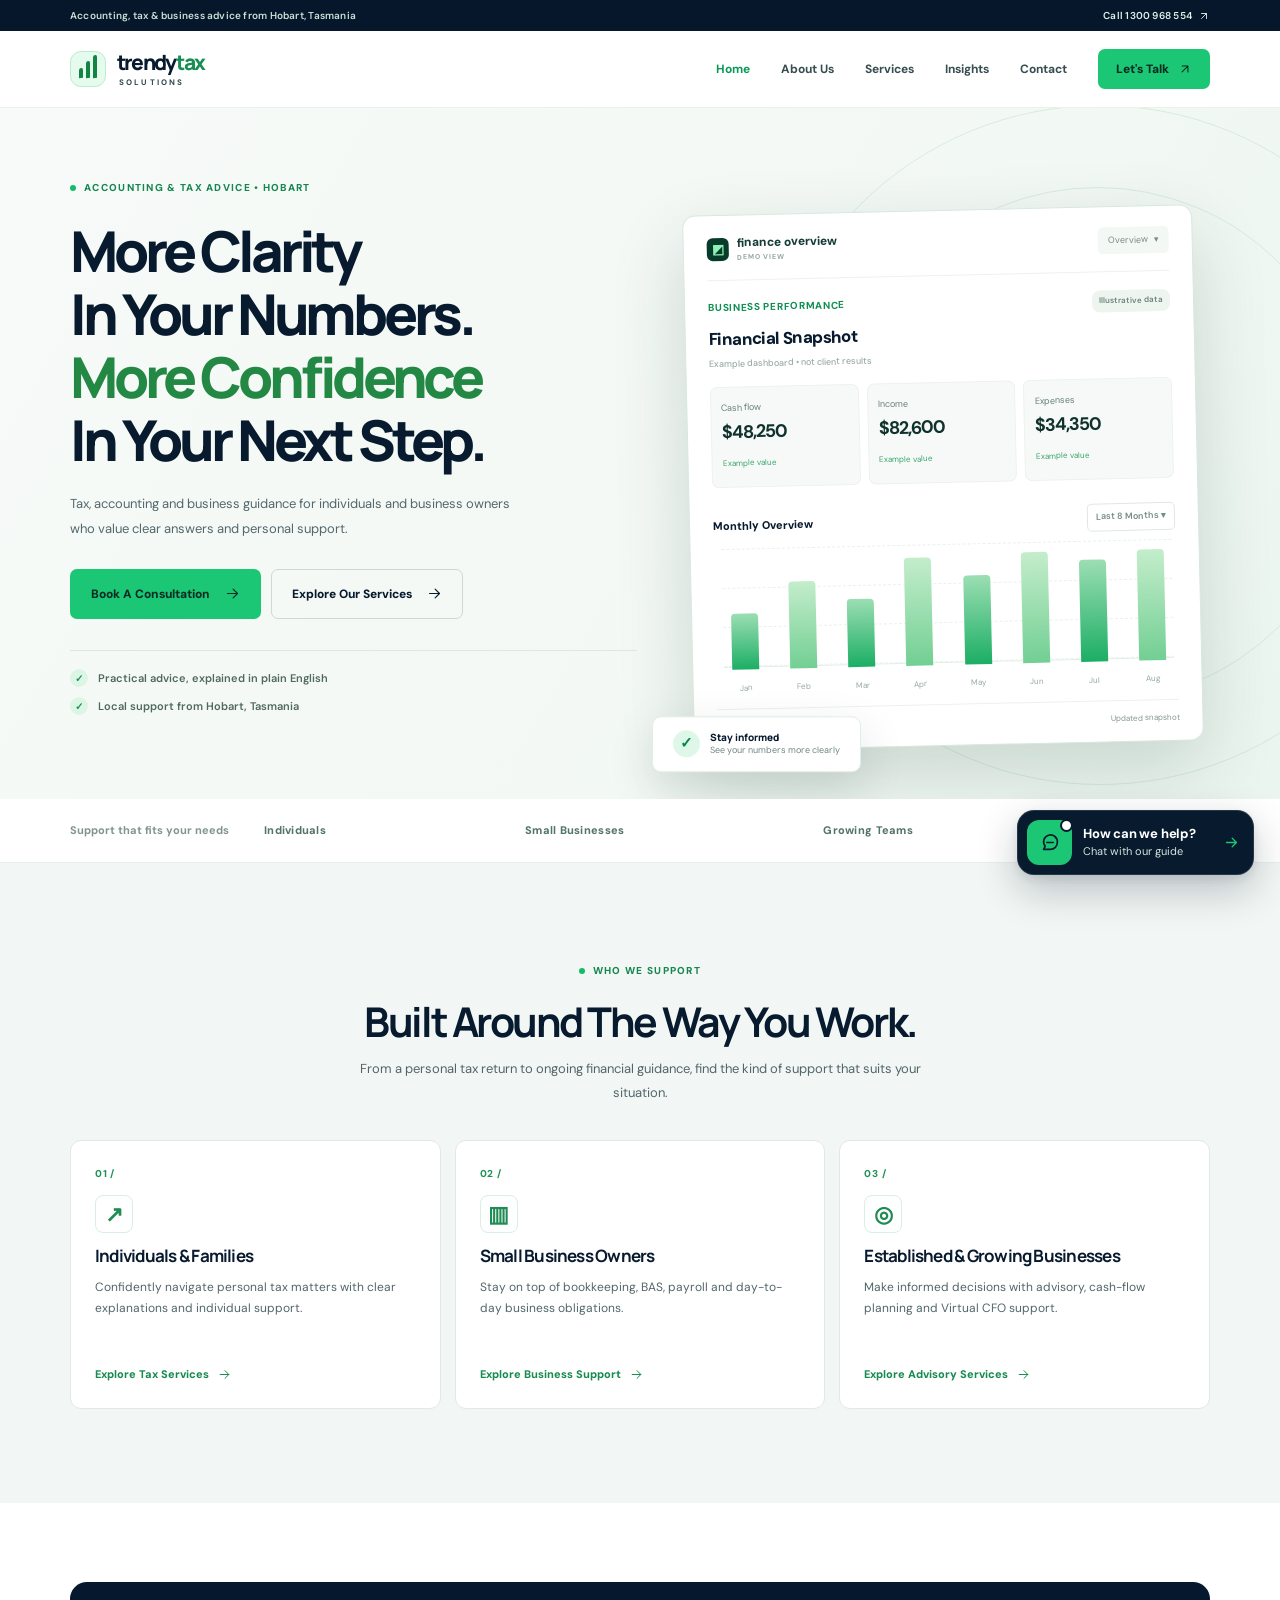
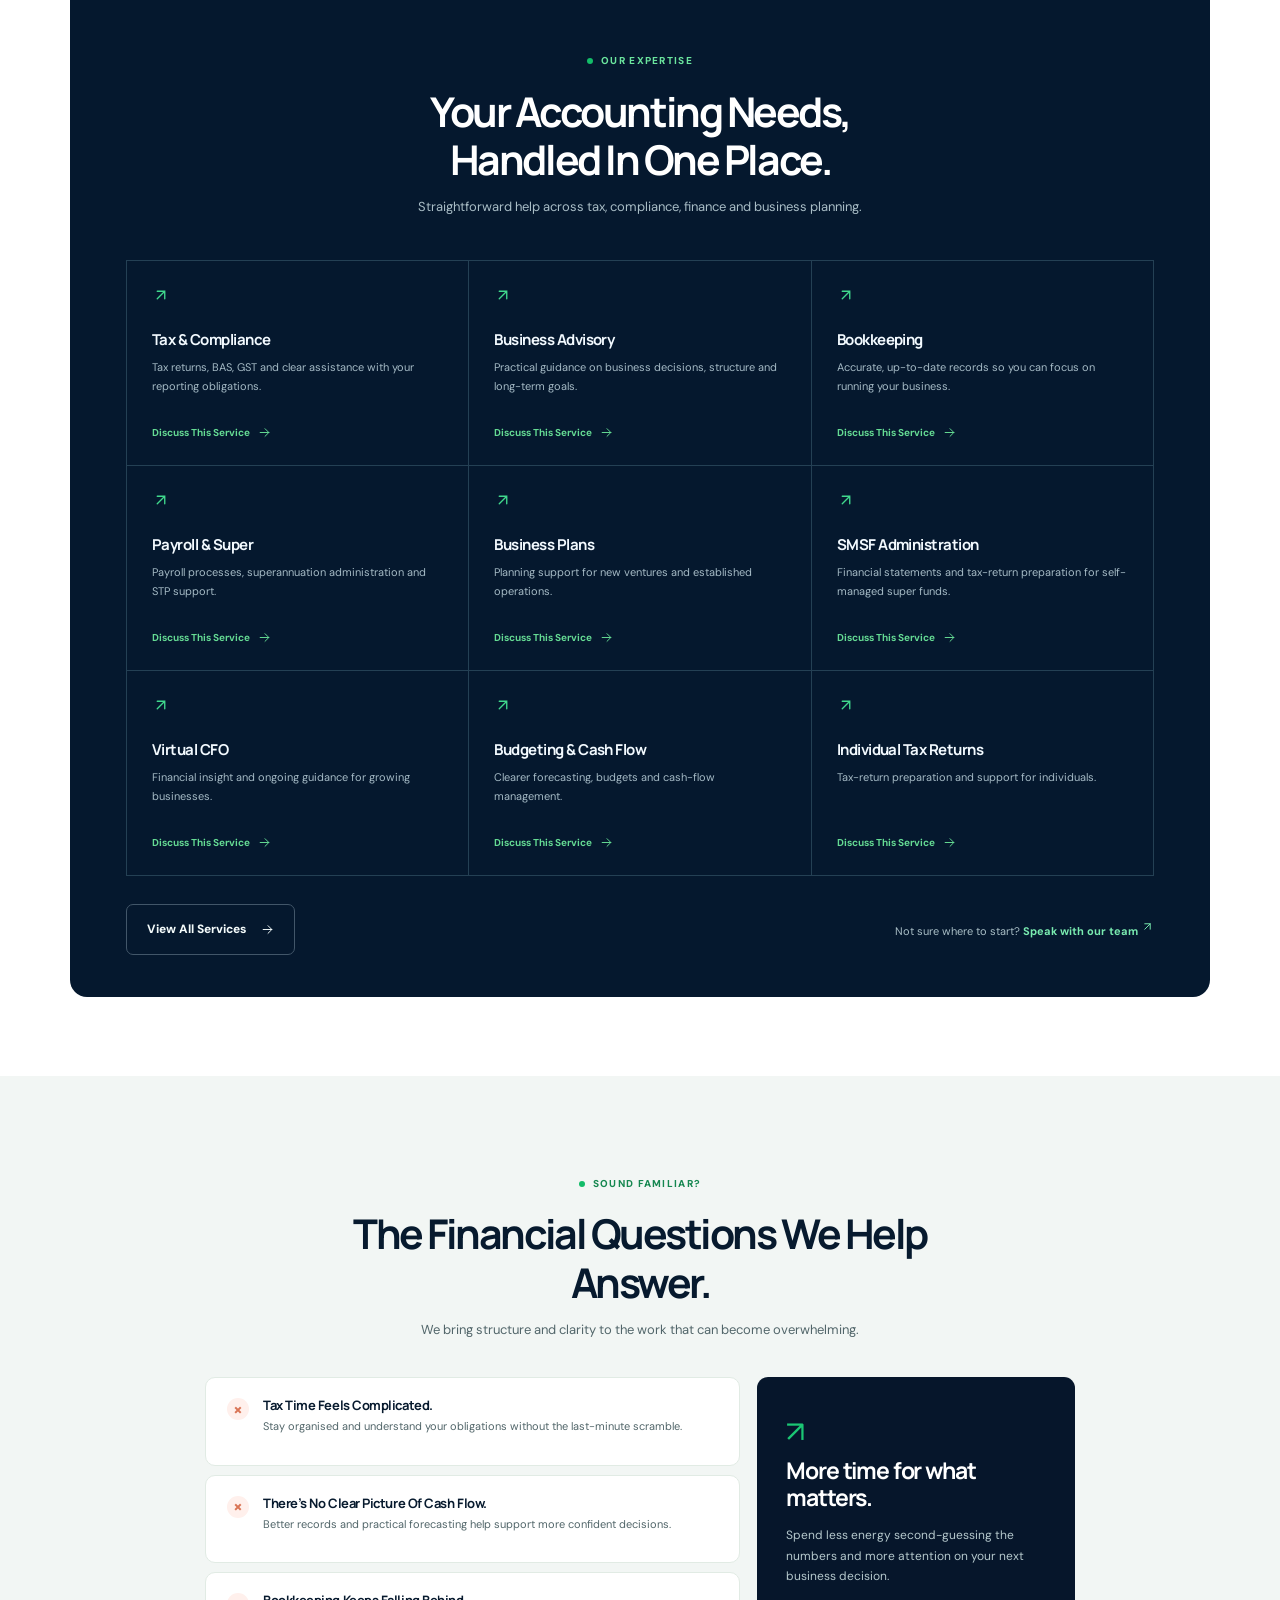
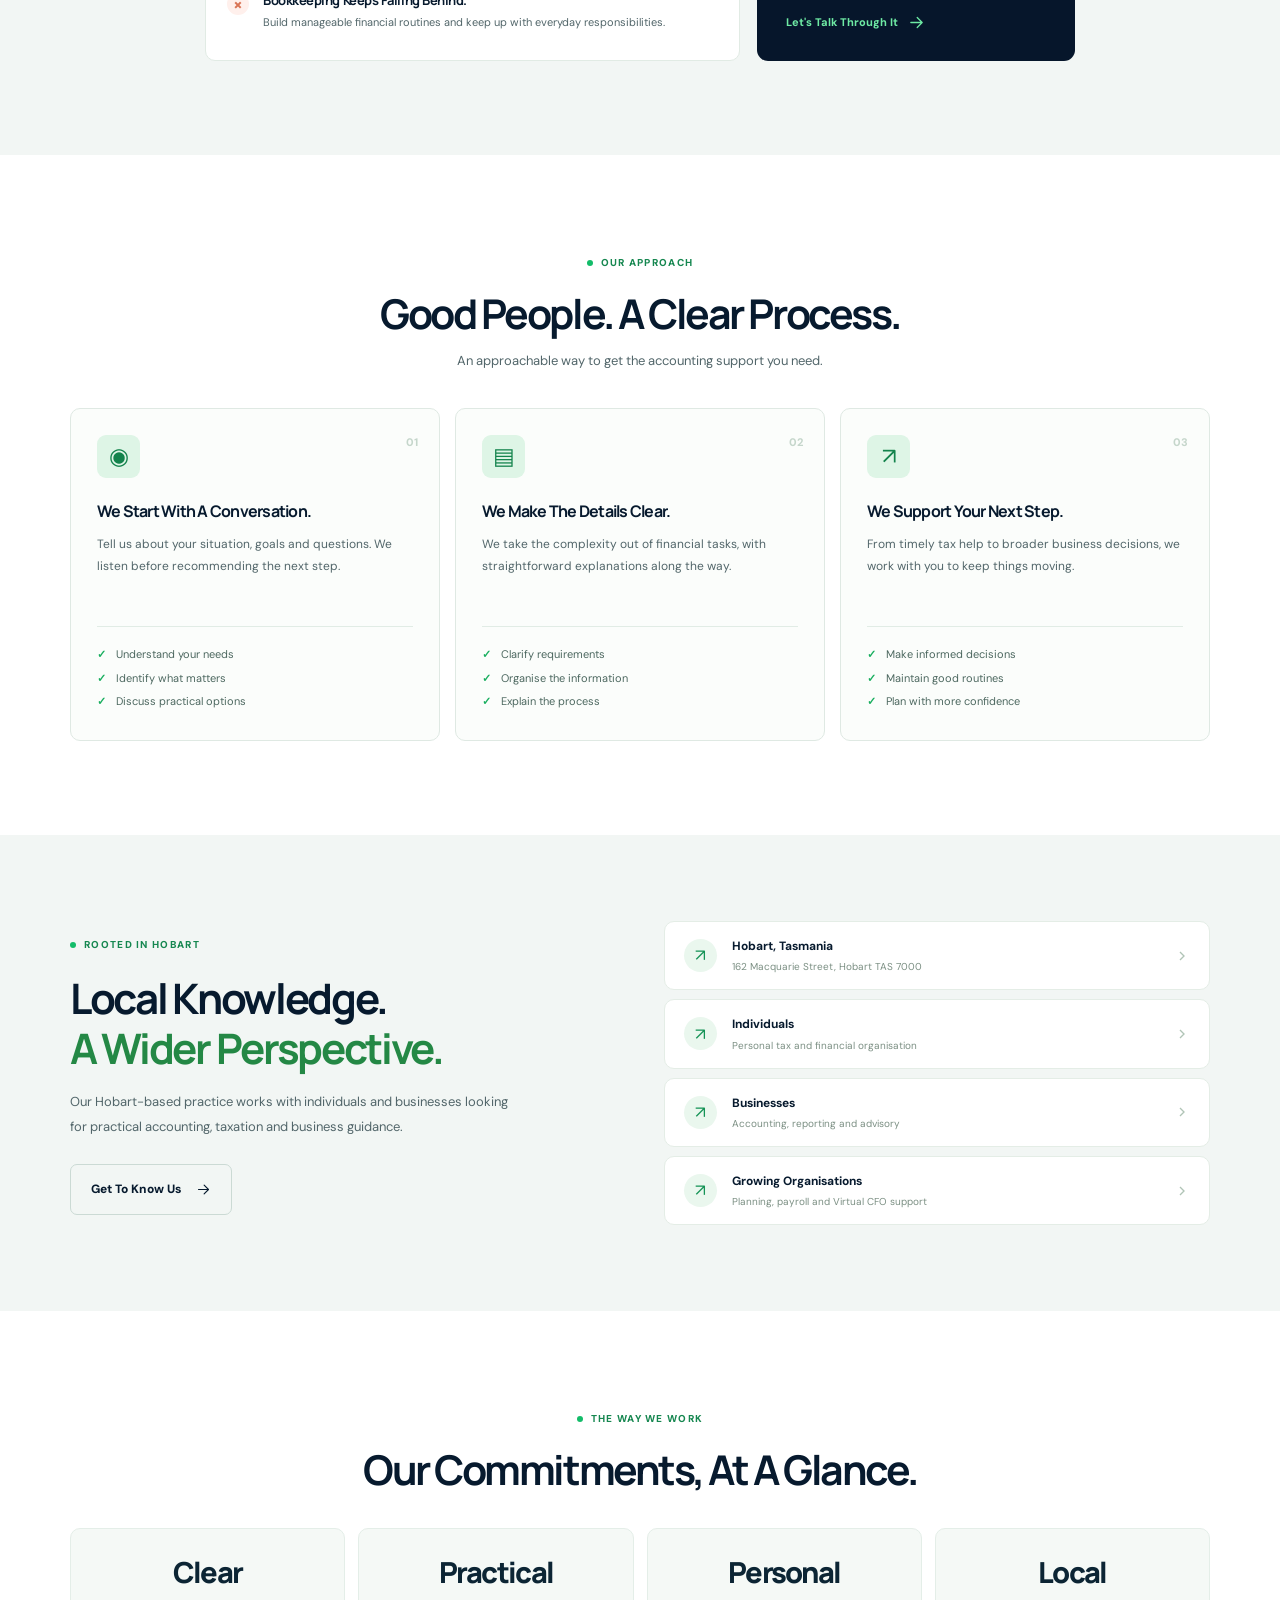
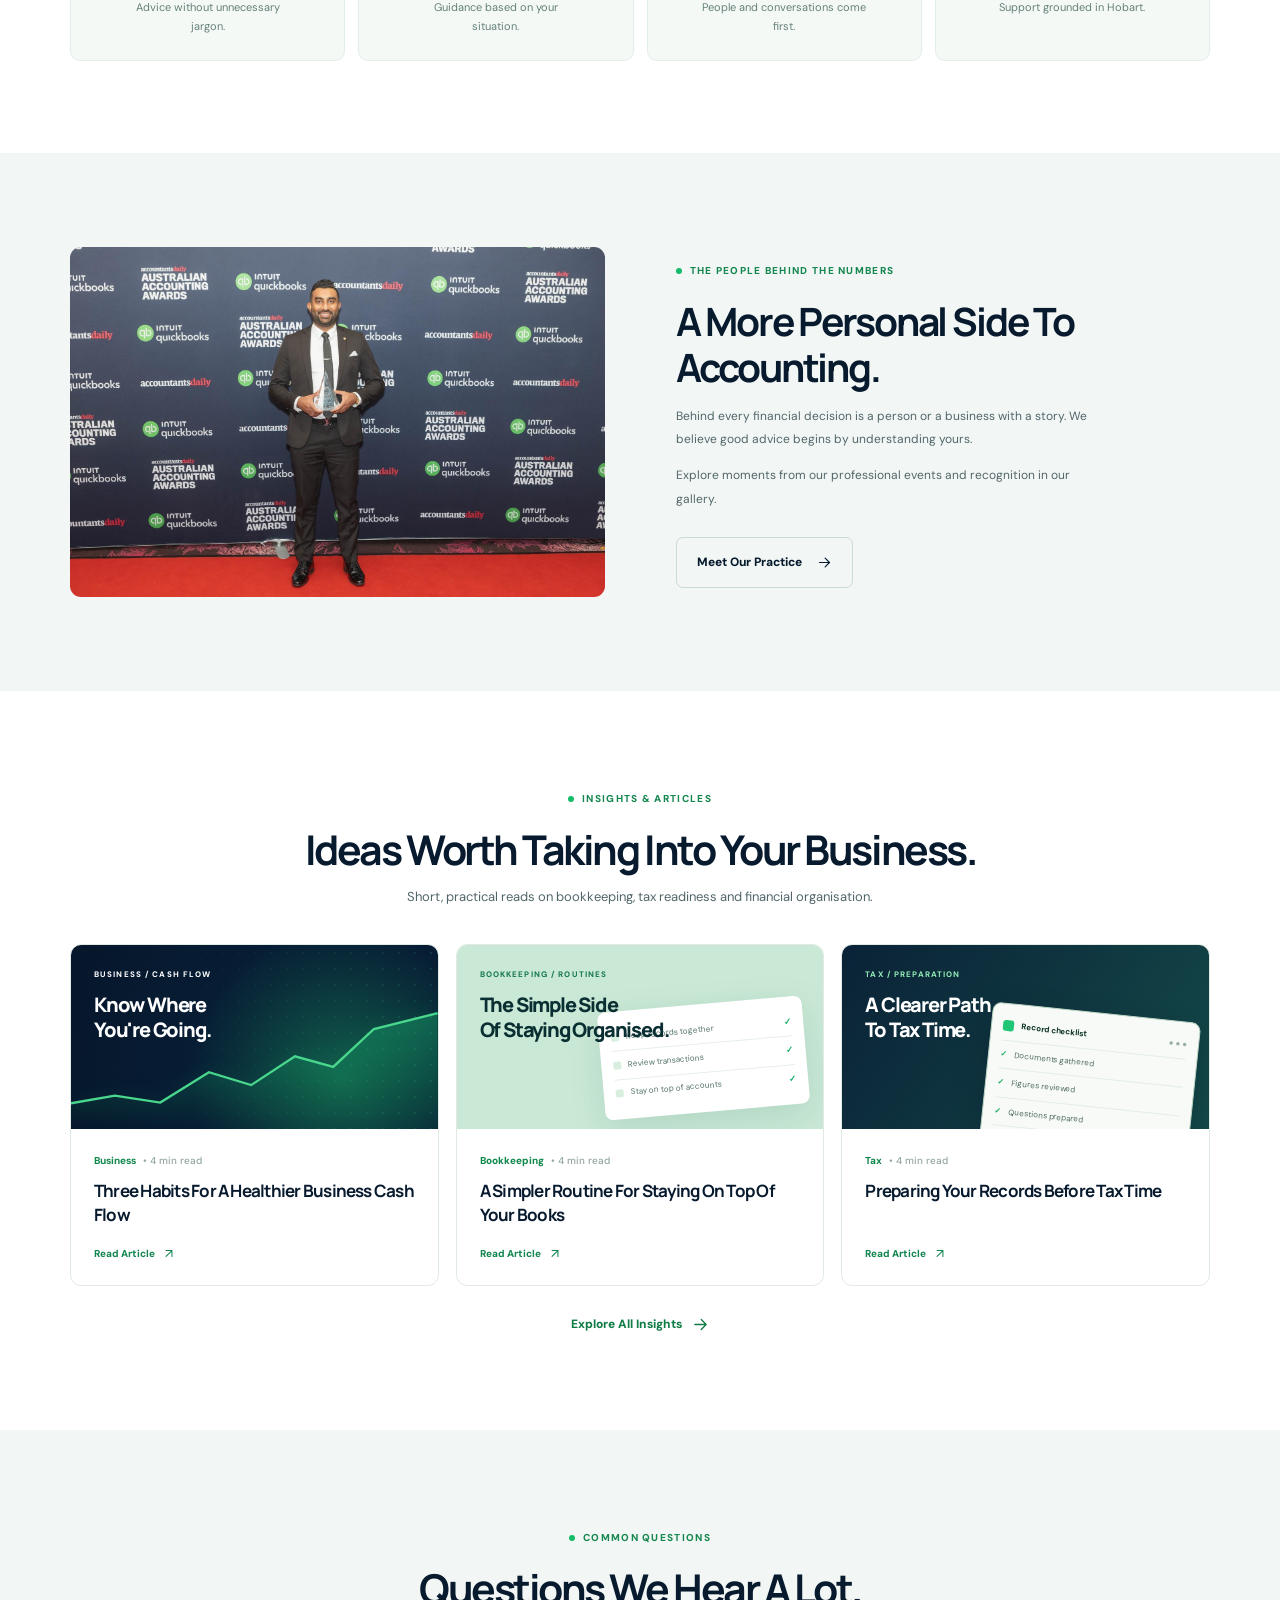
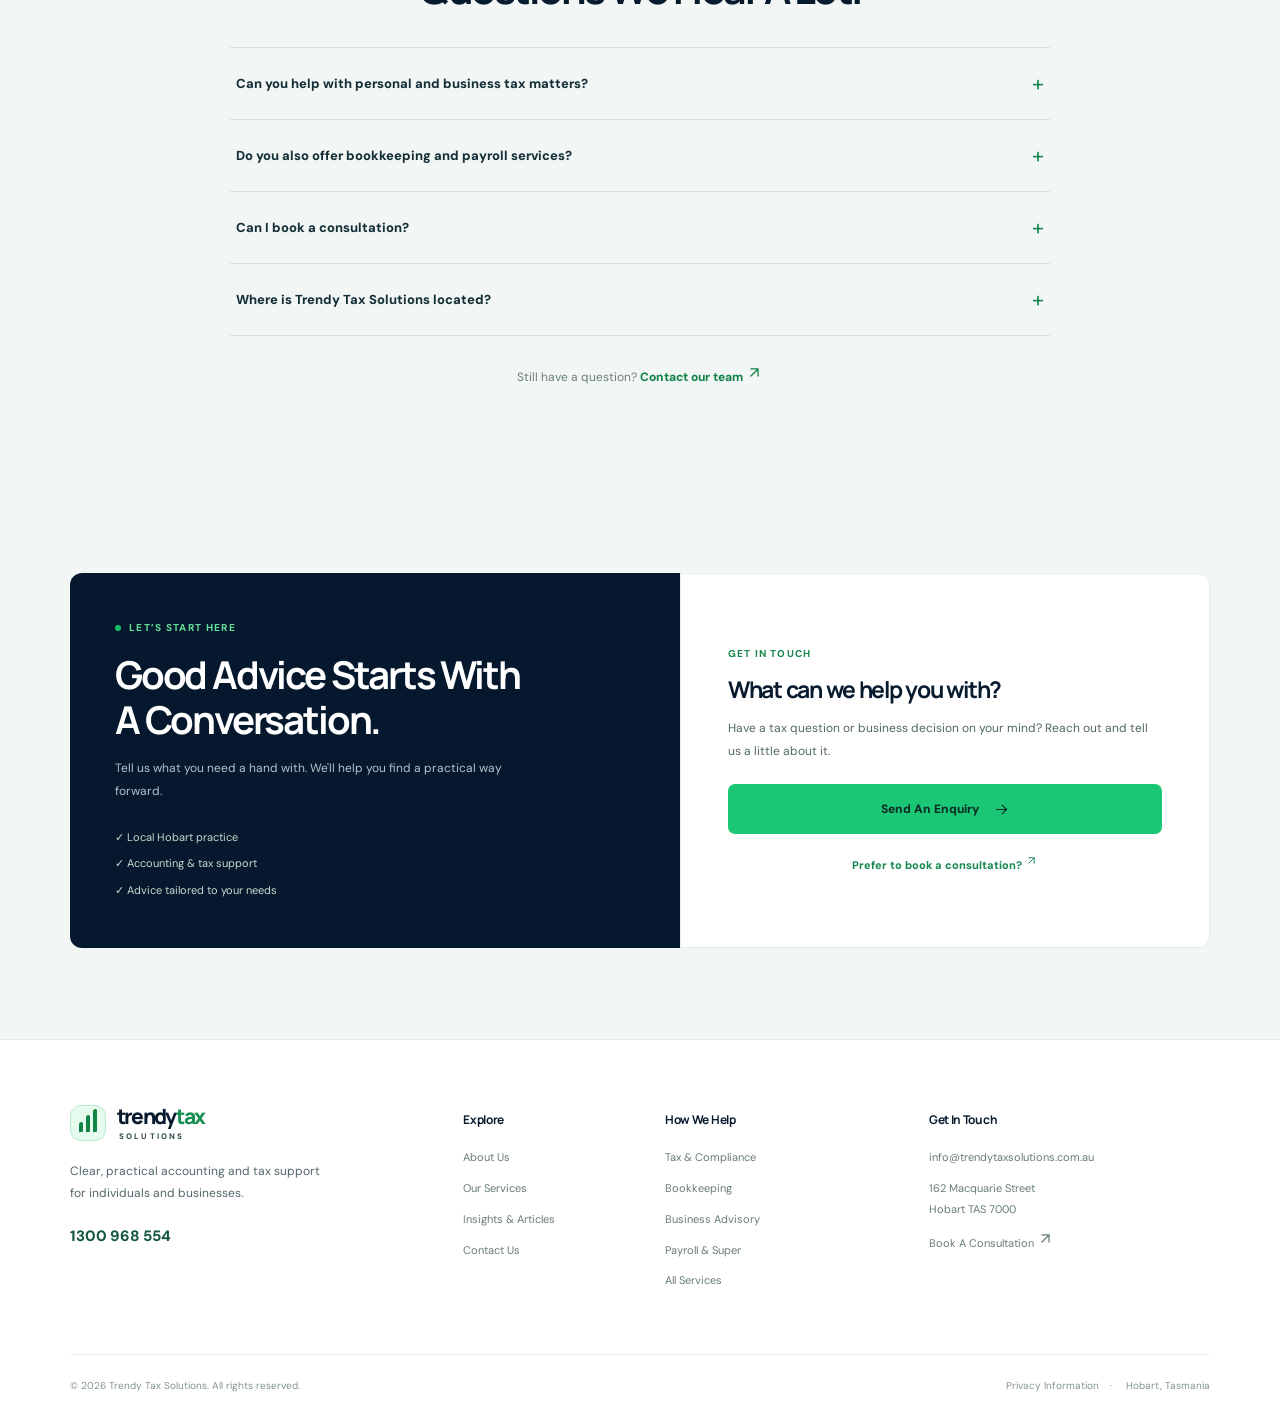
==== commit 2cd187ae: "Add Chat bot" ====
--- a/index.html
+++ b/index.html
@@ -1,4 +1,4 @@
-<!doctype html><html lang="en-AU"><head><meta charset="utf-8"><meta name="viewport" content="width=device-width, initial-scale=1"><meta name="theme-color" content="#f2f6f4"><meta name="description" content="Accounting, tax and business advisory support for individuals and businesses in Hobart, Tasmania."><meta property="og:type" content="website"><meta property="og:title" content="Trendy Tax Solutions | Hobart Accounting &amp; Tax Advice"><meta property="og:description" content="Accounting, tax and business advisory support for individuals and businesses in Hobart, Tasmania."><link rel="icon" type="image/png" href="assets/img/brand-mark.png"><link rel="stylesheet" href="assets/css/style.css"><title>Trendy Tax Solutions | Hobart Accounting &amp; Tax Advice</title></head><body><a class="skip-link" href="#main">Skip to content</a><div class="utility-bar"><div class="wrap"><span>Accounting, tax &amp; business advice from Hobart, Tasmania</span><a href="tel:1300968554">Call 1300 968 554 <svg aria-hidden="true" viewBox="0 0 24 24" width="17" height="17" fill="none" stroke="currentColor" stroke-width="1.8" stroke-linecap="round"><path d="M7 17 17 7M7 7h10v10"/></svg></a></div></div><header class="site-header" id="site-header"><div class="wrap nav-wrap"><a class="wordmark" href="index.html" aria-label="Trendy Tax Solutions home"><span class="wordmark-symbol" aria-hidden="true"><span></span><span></span><span></span></span><span class="wordmark-name">trendy<span>tax</span><small>SOLUTIONS</small></span></a><button class="menu-button" type="button" aria-label="Open navigation" aria-expanded="false" aria-controls="main-navigation"><span></span><span></span><span></span></button><nav id="main-navigation" class="main-navigation" aria-label="Primary navigation"><a class="current" href="index.html">Home</a><a class="" href="about.html">About Us</a><a class="" href="services.html">Services</a><a class="" href="insights.html">Insights</a><a class="" href="contact.html">Contact</a><a class="header-contact" href="contact.html">Let's Talk <svg aria-hidden="true" viewBox="0 0 24 24" width="17" height="17" fill="none" stroke="currentColor" stroke-width="1.8" stroke-linecap="round"><path d="M7 17 17 7M7 7h10v10"/></svg></a></nav></div></header><main id="main"><section class="hero"><div class="wrap hero-grid"><div class="hero-copy"><span class="kicker"><span class="dot"></span>ACCOUNTING & TAX ADVICE • HOBART</span><h1>More Clarity<br>In Your Numbers.<br><span>More Confidence</span><br>In Your Next Step.</h1><p>Tax, accounting and business guidance for individuals and business owners who value clear answers and personal support.</p><div class="hero-buttons"><a class="btn btn-green" href="https://www.trendytaxsolutions.com.au/book-online" target="_blank" rel="noopener noreferrer">Book A Consultation<svg aria-hidden="true" viewBox="0 0 24 24" width="17" height="17" fill="none" stroke="currentColor" stroke-width="1.8" stroke-linecap="round" stroke-linejoin="round"><path d="M4 12h16m-7-7 7 7-7 7"/></svg></a><a class="btn btn-outline" href="services.html">Explore Our Services<svg aria-hidden="true" viewBox="0 0 24 24" width="17" height="17" fill="none" stroke="currentColor" stroke-width="1.8" stroke-linecap="round" stroke-linejoin="round"><path d="M4 12h16m-7-7 7 7-7 7"/></svg></a></div><div class="hero-detail"><div class="hero-detail-line"><span class="mini-mark">✓</span><span>Practical advice, explained in plain English</span></div><div class="hero-detail-line"><span class="mini-mark">✓</span><span>Local support from Hobart, Tasmania</span></div></div></div><div class="hero-graphic"><div class="orbital orbital-one"></div><div class="orbital orbital-two"></div><div class="chart-offset"><div class="dashboard" aria-label="Illustrative sample financial dashboard"><div class="dash-top"><div class="dash-brand"><span class="dash-square">◩</span><span>finance overview <small>DEMO VIEW</small></span></div><span class="dash-menu">Overview &nbsp; ▾</span></div><div class="dash-label">Business Performance <span class="demo-chip">Illustrative data</span></div><div class="dash-period">Financial Snapshot <small>Example dashboard • not client results</small></div><div class="dash-metrics"><div><span>Cash flow</span><strong>$48,250</strong><small>Example value</small></div><div><span>Income</span><strong>$82,600</strong><small>Example value</small></div><div><span>Expenses</span><strong>$34,350</strong><small>Example value</small></div></div><div class="dash-graph-top"><span>Monthly Overview</span><span class="dash-pill">Last 8 Months ▾</span></div><div class="graph-area"><div class="graph-grid"><i></i><i></i><i></i><i></i></div><div class="bars"><div><b style="--h:37%"></b><em>Jan</em></div><div><b style="--h:58%"></b><em>Feb</em></div><div><b style="--h:45%"></b><em>Mar</em></div><div><b style="--h:72%"></b><em>Apr</em></div><div><b style="--h:59%"></b><em>May</em></div><div><b style="--h:83%"></b><em>Jun</em></div><div><b style="--h:68%"></b><em>Jul</em></div><div><b style="--h:91%"></b><em>Aug</em></div></div></div><div class="dash-end"><span><i></i> Example monthly activity</span><span>Updated snapshot</span></div></div><div class="floating-chip"><span class="floating-check">✓</span><div><strong>Stay informed</strong><small>See your numbers more clearly</small></div></div></div></div></div></section>
+<!doctype html><html lang="en-AU"><head><meta charset="utf-8"><meta name="viewport" content="width=device-width, initial-scale=1"><meta name="theme-color" content="#f2f6f4"><meta name="description" content="Accounting, tax and business advisory support for individuals and businesses in Hobart, Tasmania."><meta property="og:type" content="website"><meta property="og:title" content="Trendy Tax Solutions | Hobart Accounting &amp; Tax Advice"><meta property="og:description" content="Accounting, tax and business advisory support for individuals and businesses in Hobart, Tasmania."><link rel="icon" type="image/png" href="assets/img/brand-mark.png"><link rel="stylesheet" href="assets/css/style.css"><title>Trendy Tax Solutions | Hobart Accounting &amp; Tax Advice</title><link rel="stylesheet" href="assets/css/chatbot.css"></head><body><a class="skip-link" href="#main">Skip to content</a><div class="utility-bar"><div class="wrap"><span>Accounting, tax &amp; business advice from Hobart, Tasmania</span><a href="tel:1300968554">Call 1300 968 554 <svg aria-hidden="true" viewBox="0 0 24 24" width="17" height="17" fill="none" stroke="currentColor" stroke-width="1.8" stroke-linecap="round"><path d="M7 17 17 7M7 7h10v10"/></svg></a></div></div><header class="site-header" id="site-header"><div class="wrap nav-wrap"><a class="wordmark" href="index.html" aria-label="Trendy Tax Solutions home"><span class="wordmark-symbol" aria-hidden="true"><span></span><span></span><span></span></span><span class="wordmark-name">trendy<span>tax</span><small>SOLUTIONS</small></span></a><button class="menu-button" type="button" aria-label="Open navigation" aria-expanded="false" aria-controls="main-navigation"><span></span><span></span><span></span></button><nav id="main-navigation" class="main-navigation" aria-label="Primary navigation"><a class="current" href="index.html">Home</a><a class="" href="about.html">About Us</a><a class="" href="services.html">Services</a><a class="" href="insights.html">Insights</a><a class="" href="contact.html">Contact</a><a class="header-contact" href="contact.html">Let's Talk <svg aria-hidden="true" viewBox="0 0 24 24" width="17" height="17" fill="none" stroke="currentColor" stroke-width="1.8" stroke-linecap="round"><path d="M7 17 17 7M7 7h10v10"/></svg></a></nav></div></header><main id="main"><section class="hero"><div class="wrap hero-grid"><div class="hero-copy"><span class="kicker"><span class="dot"></span>ACCOUNTING & TAX ADVICE • HOBART</span><h1>More Clarity<br>In Your Numbers.<br><span>More Confidence</span><br>In Your Next Step.</h1><p>Tax, accounting and business guidance for individuals and business owners who value clear answers and personal support.</p><div class="hero-buttons"><a class="btn btn-green" href="https://www.trendytaxsolutions.com.au/book-online" target="_blank" rel="noopener noreferrer">Book A Consultation<svg aria-hidden="true" viewBox="0 0 24 24" width="17" height="17" fill="none" stroke="currentColor" stroke-width="1.8" stroke-linecap="round" stroke-linejoin="round"><path d="M4 12h16m-7-7 7 7-7 7"/></svg></a><a class="btn btn-outline" href="services.html">Explore Our Services<svg aria-hidden="true" viewBox="0 0 24 24" width="17" height="17" fill="none" stroke="currentColor" stroke-width="1.8" stroke-linecap="round" stroke-linejoin="round"><path d="M4 12h16m-7-7 7 7-7 7"/></svg></a></div><div class="hero-detail"><div class="hero-detail-line"><span class="mini-mark">✓</span><span>Practical advice, explained in plain English</span></div><div class="hero-detail-line"><span class="mini-mark">✓</span><span>Local support from Hobart, Tasmania</span></div></div></div><div class="hero-graphic"><div class="orbital orbital-one"></div><div class="orbital orbital-two"></div><div class="chart-offset"><div class="dashboard" aria-label="Illustrative sample financial dashboard"><div class="dash-top"><div class="dash-brand"><span class="dash-square">◩</span><span>finance overview <small>DEMO VIEW</small></span></div><span class="dash-menu">Overview &nbsp; ▾</span></div><div class="dash-label">Business Performance <span class="demo-chip">Illustrative data</span></div><div class="dash-period">Financial Snapshot <small>Example dashboard • not client results</small></div><div class="dash-metrics"><div><span>Cash flow</span><strong>$48,250</strong><small>Example value</small></div><div><span>Income</span><strong>$82,600</strong><small>Example value</small></div><div><span>Expenses</span><strong>$34,350</strong><small>Example value</small></div></div><div class="dash-graph-top"><span>Monthly Overview</span><span class="dash-pill">Last 8 Months ▾</span></div><div class="graph-area"><div class="graph-grid"><i></i><i></i><i></i><i></i></div><div class="bars"><div><b style="--h:37%"></b><em>Jan</em></div><div><b style="--h:58%"></b><em>Feb</em></div><div><b style="--h:45%"></b><em>Mar</em></div><div><b style="--h:72%"></b><em>Apr</em></div><div><b style="--h:59%"></b><em>May</em></div><div><b style="--h:83%"></b><em>Jun</em></div><div><b style="--h:68%"></b><em>Jul</em></div><div><b style="--h:91%"></b><em>Aug</em></div></div></div><div class="dash-end"><span><i></i> Example monthly activity</span><span>Updated snapshot</span></div></div><div class="floating-chip"><span class="floating-check">✓</span><div><strong>Stay informed</strong><small>See your numbers more clearly</small></div></div></div></div></div></section>
 <section class="coverage-strip"><div class="wrap"><div class="coverage-intro">Support that fits your needs</div><div class="coverage-list"><span>Individuals</span><span>Small Businesses</span><span>Growing Teams</span><span>Business Owners</span></div></div></section>
 <section class="audiences-section section-pad"><div class="wrap"><div class="section-heading center"><span class="kicker"><span class="dot"></span>WHO WE SUPPORT</span><h2>Built Around The Way You Work.</h2><p>From a personal tax return to ongoing financial guidance, find the kind of support that suits your situation.</p></div><div class="audience-grid"><a href="services.html" class="audience-card"><span class="number-dot">01 /</span><div class="audience-icon">↗</div><h3>Individuals &amp; Families</h3><p>Confidently navigate personal tax matters with clear explanations and individual support.</p><span class="audience-more">Explore Tax Services <svg aria-hidden="true" viewBox="0 0 24 24" width="17" height="17" fill="none" stroke="currentColor" stroke-width="1.8" stroke-linecap="round" stroke-linejoin="round"><path d="M4 12h16m-7-7 7 7-7 7"/></svg></span></a><a href="services.html" class="audience-card"><span class="number-dot">02 /</span><div class="audience-icon">▥</div><h3>Small Business Owners</h3><p>Stay on top of bookkeeping, BAS, payroll and day-to-day business obligations.</p><span class="audience-more">Explore Business Support <svg aria-hidden="true" viewBox="0 0 24 24" width="17" height="17" fill="none" stroke="currentColor" stroke-width="1.8" stroke-linecap="round" stroke-linejoin="round"><path d="M4 12h16m-7-7 7 7-7 7"/></svg></span></a><a href="services.html" class="audience-card"><span class="number-dot">03 /</span><div class="audience-icon">◎</div><h3>Established &amp; Growing Businesses</h3><p>Make informed decisions with advisory, cash-flow planning and Virtual CFO support.</p><span class="audience-more">Explore Advisory Services <svg aria-hidden="true" viewBox="0 0 24 24" width="17" height="17" fill="none" stroke="currentColor" stroke-width="1.8" stroke-linecap="round" stroke-linejoin="round"><path d="M4 12h16m-7-7 7 7-7 7"/></svg></span></a></div></div></section>
 <section class="services-section" id="our-services"><div class="wrap dark-panel"><div class="section-heading center"><span class="kicker"><span class="dot"></span>OUR EXPERTISE</span><h2>Your Accounting Needs,<br>Handled In One Place.</h2><p>Straightforward help across tax, compliance, finance and business planning.</p></div><div class="service-grid"><a class="service-tile" href="contact.html?service=0"><span class="tile-icon" aria-hidden="true"><svg aria-hidden="true" viewBox="0 0 24 24" width="17" height="17" fill="none" stroke="currentColor" stroke-width="1.8" stroke-linecap="round"><path d="M7 17 17 7M7 7h10v10"/></svg></span><h3>Tax & Compliance</h3><p>Tax returns, BAS, GST and clear assistance with your reporting obligations.</p><span class="tile-link">Discuss This Service <svg aria-hidden="true" viewBox="0 0 24 24" width="17" height="17" fill="none" stroke="currentColor" stroke-width="1.8" stroke-linecap="round" stroke-linejoin="round"><path d="M4 12h16m-7-7 7 7-7 7"/></svg></span></a><a class="service-tile" href="contact.html?service=1"><span class="tile-icon" aria-hidden="true"><svg aria-hidden="true" viewBox="0 0 24 24" width="17" height="17" fill="none" stroke="currentColor" stroke-width="1.8" stroke-linecap="round"><path d="M7 17 17 7M7 7h10v10"/></svg></span><h3>Business Advisory</h3><p>Practical guidance on business decisions, structure and long-term goals.</p><span class="tile-link">Discuss This Service <svg aria-hidden="true" viewBox="0 0 24 24" width="17" height="17" fill="none" stroke="currentColor" stroke-width="1.8" stroke-linecap="round" stroke-linejoin="round"><path d="M4 12h16m-7-7 7 7-7 7"/></svg></span></a><a class="service-tile" href="contact.html?service=2"><span class="tile-icon" aria-hidden="true"><svg aria-hidden="true" viewBox="0 0 24 24" width="17" height="17" fill="none" stroke="currentColor" stroke-width="1.8" stroke-linecap="round"><path d="M7 17 17 7M7 7h10v10"/></svg></span><h3>Bookkeeping</h3><p>Accurate, up-to-date records so you can focus on running your business.</p><span class="tile-link">Discuss This Service <svg aria-hidden="true" viewBox="0 0 24 24" width="17" height="17" fill="none" stroke="currentColor" stroke-width="1.8" stroke-linecap="round" stroke-linejoin="round"><path d="M4 12h16m-7-7 7 7-7 7"/></svg></span></a><a class="service-tile" href="contact.html?service=3"><span class="tile-icon" aria-hidden="true"><svg aria-hidden="true" viewBox="0 0 24 24" width="17" height="17" fill="none" stroke="currentColor" stroke-width="1.8" stroke-linecap="round"><path d="M7 17 17 7M7 7h10v10"/></svg></span><h3>Payroll & Super</h3><p>Payroll processes, superannuation administration and STP support.</p><span class="tile-link">Discuss This Service <svg aria-hidden="true" viewBox="0 0 24 24" width="17" height="17" fill="none" stroke="currentColor" stroke-width="1.8" stroke-linecap="round" stroke-linejoin="round"><path d="M4 12h16m-7-7 7 7-7 7"/></svg></span></a><a class="service-tile" href="contact.html?service=4"><span class="tile-icon" aria-hidden="true"><svg aria-hidden="true" viewBox="0 0 24 24" width="17" height="17" fill="none" stroke="currentColor" stroke-width="1.8" stroke-linecap="round"><path d="M7 17 17 7M7 7h10v10"/></svg></span><h3>Business Plans</h3><p>Planning support for new ventures and established operations.</p><span class="tile-link">Discuss This Service <svg aria-hidden="true" viewBox="0 0 24 24" width="17" height="17" fill="none" stroke="currentColor" stroke-width="1.8" stroke-linecap="round" stroke-linejoin="round"><path d="M4 12h16m-7-7 7 7-7 7"/></svg></span></a><a class="service-tile" href="contact.html?service=5"><span class="tile-icon" aria-hidden="true"><svg aria-hidden="true" viewBox="0 0 24 24" width="17" height="17" fill="none" stroke="currentColor" stroke-width="1.8" stroke-linecap="round"><path d="M7 17 17 7M7 7h10v10"/></svg></span><h3>SMSF Administration</h3><p>Financial statements and tax-return preparation for self-managed super funds.</p><span class="tile-link">Discuss This Service <svg aria-hidden="true" viewBox="0 0 24 24" width="17" height="17" fill="none" stroke="currentColor" stroke-width="1.8" stroke-linecap="round" stroke-linejoin="round"><path d="M4 12h16m-7-7 7 7-7 7"/></svg></span></a><a class="service-tile" href="contact.html?service=6"><span class="tile-icon" aria-hidden="true"><svg aria-hidden="true" viewBox="0 0 24 24" width="17" height="17" fill="none" stroke="currentColor" stroke-width="1.8" stroke-linecap="round"><path d="M7 17 17 7M7 7h10v10"/></svg></span><h3>Virtual CFO</h3><p>Financial insight and ongoing guidance for growing businesses.</p><span class="tile-link">Discuss This Service <svg aria-hidden="true" viewBox="0 0 24 24" width="17" height="17" fill="none" stroke="currentColor" stroke-width="1.8" stroke-linecap="round" stroke-linejoin="round"><path d="M4 12h16m-7-7 7 7-7 7"/></svg></span></a><a class="service-tile" href="contact.html?service=7"><span class="tile-icon" aria-hidden="true"><svg aria-hidden="true" viewBox="0 0 24 24" width="17" height="17" fill="none" stroke="currentColor" stroke-width="1.8" stroke-linecap="round"><path d="M7 17 17 7M7 7h10v10"/></svg></span><h3>Budgeting & Cash Flow</h3><p>Clearer forecasting, budgets and cash-flow management.</p><span class="tile-link">Discuss This Service <svg aria-hidden="true" viewBox="0 0 24 24" width="17" height="17" fill="none" stroke="currentColor" stroke-width="1.8" stroke-linecap="round" stroke-linejoin="round"><path d="M4 12h16m-7-7 7 7-7 7"/></svg></span></a><a class="service-tile" href="contact.html?service=8"><span class="tile-icon" aria-hidden="true"><svg aria-hidden="true" viewBox="0 0 24 24" width="17" height="17" fill="none" stroke="currentColor" stroke-width="1.8" stroke-linecap="round"><path d="M7 17 17 7M7 7h10v10"/></svg></span><h3>Individual Tax Returns</h3><p>Tax-return preparation and support for individuals.</p><span class="tile-link">Discuss This Service <svg aria-hidden="true" viewBox="0 0 24 24" width="17" height="17" fill="none" stroke="currentColor" stroke-width="1.8" stroke-linecap="round" stroke-linejoin="round"><path d="M4 12h16m-7-7 7 7-7 7"/></svg></span></a></div><div class="services-bottom"><a class="btn btn-outline-light" href="services.html">View All Services<svg aria-hidden="true" viewBox="0 0 24 24" width="17" height="17" fill="none" stroke="currentColor" stroke-width="1.8" stroke-linecap="round" stroke-linejoin="round"><path d="M4 12h16m-7-7 7 7-7 7"/></svg></a><span>Not sure where to start? <a href="contact.html">Speak with our team <svg aria-hidden="true" viewBox="0 0 24 24" width="17" height="17" fill="none" stroke="currentColor" stroke-width="1.8" stroke-linecap="round"><path d="M7 17 17 7M7 7h10v10"/></svg></a></span></div></div></section>
@@ -8,4 +8,4 @@
 <section class="principles-section section-pad"><div class="wrap"><div class="section-heading center"><span class="kicker"><span class="dot"></span>THE WAY WE WORK</span><h2>Our Commitments, At A Glance.</h2></div><div class="principles-grid"><div><strong>Clear</strong><span>Advice without unnecessary jargon.</span></div><div><strong>Practical</strong><span>Guidance based on your situation.</span></div><div><strong>Personal</strong><span>People and conversations come first.</span></div><div><strong>Local</strong><span>Support grounded in Hobart.</span></div></div></div></section>
 <section class="team-teaser soft-section section-pad"><div class="wrap team-teaser-grid"><div class="team-teaser-image"><img src="assets/img/about-gallery/australian-accounting-awards.jpg" alt="Trendy Tax Solutions representative photographed at the Australian Accounting Awards" class="" loading="lazy" decoding="async"></div><div><span class="kicker"><span class="dot"></span>THE PEOPLE BEHIND THE NUMBERS</span><h2>A More Personal Side To Accounting.</h2><p>Behind every financial decision is a person or a business with a story. We believe good advice begins by understanding yours.</p><p>Explore moments from our professional events and recognition in our gallery.</p><a class="btn btn-outline" href="about.html">Meet Our Practice<svg aria-hidden="true" viewBox="0 0 24 24" width="17" height="17" fill="none" stroke="currentColor" stroke-width="1.8" stroke-linecap="round" stroke-linejoin="round"><path d="M4 12h16m-7-7 7 7-7 7"/></svg></a></div></div></section>
 <section class="resources-section section-pad"><div class="wrap"><div class="section-heading center"><span class="kicker"><span class="dot"></span>INSIGHTS & ARTICLES</span><h2>Ideas Worth Taking Into Your Business.</h2><p>Short, practical reads on bookkeeping, tax readiness and financial organisation.</p></div><div class="resource-grid"><a class="article-card" href="insights/cash-flow.html"><div class="article-img"><div class="editorial-art art-cash"><div class="editorial-art-grain"></div><span class="art-small">BUSINESS / CASH FLOW</span><strong>Know Where<br>You're Going.</strong><svg viewBox="0 0 460 170" aria-hidden="true" preserveAspectRatio="none"><defs><linearGradient id="rise" x1="0" y1="1" x2="0" y2="0"><stop offset="0" stop-color="#18b75c" stop-opacity="0"/><stop offset="1" stop-color="#21da83" stop-opacity=".3"/></linearGradient></defs><path d="M0 158 L0 135 55 125 112 134 173 94 226 111 281 73 329 87 380 37 460 16 460 170 0 170z" fill="url(#rise)"/><path d="M0 135 55 125 112 134 173 94 226 111 281 73 329 87 380 37 460 16" fill="none" stroke="#48d78d" stroke-width="3"/></svg></div></div><div class="article-content-card"><span class="article-category">Business <span>• 4 min read</span></span><h3>Three Habits For A Healthier Business Cash Flow</h3><span class="article-more">Read Article <svg aria-hidden="true" viewBox="0 0 24 24" width="17" height="17" fill="none" stroke="currentColor" stroke-width="1.8" stroke-linecap="round"><path d="M7 17 17 7M7 7h10v10"/></svg></span></div></a><a class="article-card" href="insights/bookkeeping.html"><div class="article-img"><div class="editorial-art art-books"><span class="art-small">BOOKKEEPING / ROUTINES</span><strong>The Simple Side<br>Of Staying Organised.</strong><div class="art-ledger"><div><i></i><span>Keep records together</span><b>✓</b></div><div><i></i><span>Review transactions</span><b>✓</b></div><div><i></i><span>Stay on top of accounts</span><b>✓</b></div></div></div></div><div class="article-content-card"><span class="article-category">Bookkeeping <span>• 4 min read</span></span><h3>A Simpler Routine For Staying On Top Of Your Books</h3><span class="article-more">Read Article <svg aria-hidden="true" viewBox="0 0 24 24" width="17" height="17" fill="none" stroke="currentColor" stroke-width="1.8" stroke-linecap="round"><path d="M7 17 17 7M7 7h10v10"/></svg></span></div></a><a class="article-card" href="insights/tax-readiness.html"><div class="article-img"><div class="editorial-art art-tax"><span class="art-small">TAX / PREPARATION</span><strong>A Clearer Path<br>To Tax Time.</strong><div class="art-tax-sheet"><div class="sheet-head"><i></i><span>Record checklist</span><b>● ● ●</b></div><div><em>✓</em><span>Documents gathered</span></div><div><em>✓</em><span>Figures reviewed</span></div><div><em>✓</em><span>Questions prepared</span></div></div></div></div><div class="article-content-card"><span class="article-category">Tax <span>• 4 min read</span></span><h3>Preparing Your Records Before Tax Time</h3><span class="article-more">Read Article <svg aria-hidden="true" viewBox="0 0 24 24" width="17" height="17" fill="none" stroke="currentColor" stroke-width="1.8" stroke-linecap="round"><path d="M7 17 17 7M7 7h10v10"/></svg></span></div></a></div><div class="section-foot-link"><a href="insights.html">Explore All Insights <svg aria-hidden="true" viewBox="0 0 24 24" width="17" height="17" fill="none" stroke="currentColor" stroke-width="1.8" stroke-linecap="round" stroke-linejoin="round"><path d="M4 12h16m-7-7 7 7-7 7"/></svg></a></div></div></section>
-<section class="faq-section soft-section section-pad"><div class="wrap narrow"><div class="section-heading center"><span class="kicker"><span class="dot"></span>COMMON QUESTIONS</span><h2>Questions We Hear A Lot.</h2></div><div class="faq-list"><div class="faq-item"><button type="button" aria-expanded="false" aria-controls="home-faq-1">Can you help with personal and business tax matters?<span>+</span></button><div class="faq-answer" id="home-faq-1">Yes. Our services include individual tax returns, tax compliance and a range of business accounting support. Contact us to discuss your specific requirements.</div></div><div class="faq-item"><button type="button" aria-expanded="false" aria-controls="home-faq-2">Do you also offer bookkeeping and payroll services?<span>+</span></button><div class="faq-answer" id="home-faq-2">Our listed services include bookkeeping, payroll and superannuation support, along with reporting and advisory services.</div></div><div class="faq-item"><button type="button" aria-expanded="false" aria-controls="home-faq-3">Can I book a consultation?<span>+</span></button><div class="faq-answer" id="home-faq-3">You can use our Book A Consultation link or contact the Hobart practice directly by phone or email.</div></div><div class="faq-item"><button type="button" aria-expanded="false" aria-controls="home-faq-4">Where is Trendy Tax Solutions located?<span>+</span></button><div class="faq-answer" id="home-faq-4">Our address is 162 Macquarie Street, Hobart TAS 7000. Please confirm availability before visiting.</div></div></div><div class="faq-after">Still have a question? <a href="contact.html">Contact our team <svg aria-hidden="true" viewBox="0 0 24 24" width="17" height="17" fill="none" stroke="currentColor" stroke-width="1.8" stroke-linecap="round"><path d="M7 17 17 7M7 7h10v10"/></svg></a></div></div></section><section class="closing-section"><div class="wrap closing-grid"><div><span class="kicker"><span class="dot"></span>LET’S START HERE</span><h2>Good Advice Starts With<br>A Conversation.</h2><p>Tell us what you need a hand with. We'll help you find a practical way forward.</p><div class="closing-points"><span>✓ Local Hobart practice</span><span>✓ Accounting &amp; tax support</span><span>✓ Advice tailored to your needs</span></div></div><div class="closing-card"><span class="small-label">GET IN TOUCH</span><h3>What can we help you with?</h3><p>Have a tax question or business decision on your mind? Reach out and tell us a little about it.</p><a class="btn btn-primary" href="contact.html">Send An Enquiry<svg aria-hidden="true" viewBox="0 0 24 24" width="17" height="17" fill="none" stroke="currentColor" stroke-width="1.8" stroke-linecap="round" stroke-linejoin="round"><path d="M4 12h16m-7-7 7 7-7 7"/></svg></a><a href="https://www.trendytaxsolutions.com.au/book-online" target="_blank" rel="noopener noreferrer" class="plain-link">Prefer to book a consultation? <svg aria-hidden="true" viewBox="0 0 24 24" width="17" height="17" fill="none" stroke="currentColor" stroke-width="1.8" stroke-linecap="round"><path d="M7 17 17 7M7 7h10v10"/></svg></a></div></div></section></main><footer class="site-footer"><div class="wrap footer-columns"><div class="footer-brand"><a class="wordmark" href="index.html" aria-label="Trendy Tax Solutions home"><span class="wordmark-symbol" aria-hidden="true"><span></span><span></span><span></span></span><span class="wordmark-name">trendy<span>tax</span><small>SOLUTIONS</small></span></a><p>Clear, practical accounting and tax support for individuals and businesses.</p><a class="footer-phone" href="tel:1300968554">1300 968 554</a></div><div><h4>Explore</h4><a href="about.html">About Us</a><a href="services.html">Our Services</a><a href="insights.html">Insights &amp; Articles</a><a href="contact.html">Contact Us</a></div><div><h4>How We Help</h4><a href="services.html">Tax &amp; Compliance</a><a href="services.html">Bookkeeping</a><a href="services.html">Business Advisory</a><a href="services.html">Payroll &amp; Super</a><a href="services.html">All Services</a></div><div><h4>Get In Touch</h4><a href="mailto:info@trendytaxsolutions.com.au">info@trendytaxsolutions.com.au</a><span>162 Macquarie Street<br>Hobart TAS 7000</span><a href="https://www.trendytaxsolutions.com.au/book-online" target="_blank" rel="noopener noreferrer">Book A Consultation <svg aria-hidden="true" viewBox="0 0 24 24" width="17" height="17" fill="none" stroke="currentColor" stroke-width="1.8" stroke-linecap="round"><path d="M7 17 17 7M7 7h10v10"/></svg></a></div></div><div class="wrap footer-bottom"><span>© <span data-year>2026</span> Trendy Tax Solutions. All rights reserved.</span><span><a href="privacy.html">Privacy Information</a><span class="footer-sep">·</span> Hobart, Tasmania</span></div></footer><script defer src="assets/js/main.js"></script></body></html>+<section class="faq-section soft-section section-pad"><div class="wrap narrow"><div class="section-heading center"><span class="kicker"><span class="dot"></span>COMMON QUESTIONS</span><h2>Questions We Hear A Lot.</h2></div><div class="faq-list"><div class="faq-item"><button type="button" aria-expanded="false" aria-controls="home-faq-1">Can you help with personal and business tax matters?<span>+</span></button><div class="faq-answer" id="home-faq-1">Yes. Our services include individual tax returns, tax compliance and a range of business accounting support. Contact us to discuss your specific requirements.</div></div><div class="faq-item"><button type="button" aria-expanded="false" aria-controls="home-faq-2">Do you also offer bookkeeping and payroll services?<span>+</span></button><div class="faq-answer" id="home-faq-2">Our listed services include bookkeeping, payroll and superannuation support, along with reporting and advisory services.</div></div><div class="faq-item"><button type="button" aria-expanded="false" aria-controls="home-faq-3">Can I book a consultation?<span>+</span></button><div class="faq-answer" id="home-faq-3">You can use our Book A Consultation link or contact the Hobart practice directly by phone or email.</div></div><div class="faq-item"><button type="button" aria-expanded="false" aria-controls="home-faq-4">Where is Trendy Tax Solutions located?<span>+</span></button><div class="faq-answer" id="home-faq-4">Our address is 162 Macquarie Street, Hobart TAS 7000. Please confirm availability before visiting.</div></div></div><div class="faq-after">Still have a question? <a href="contact.html">Contact our team <svg aria-hidden="true" viewBox="0 0 24 24" width="17" height="17" fill="none" stroke="currentColor" stroke-width="1.8" stroke-linecap="round"><path d="M7 17 17 7M7 7h10v10"/></svg></a></div></div></section><section class="closing-section"><div class="wrap closing-grid"><div><span class="kicker"><span class="dot"></span>LET’S START HERE</span><h2>Good Advice Starts With<br>A Conversation.</h2><p>Tell us what you need a hand with. We'll help you find a practical way forward.</p><div class="closing-points"><span>✓ Local Hobart practice</span><span>✓ Accounting &amp; tax support</span><span>✓ Advice tailored to your needs</span></div></div><div class="closing-card"><span class="small-label">GET IN TOUCH</span><h3>What can we help you with?</h3><p>Have a tax question or business decision on your mind? Reach out and tell us a little about it.</p><a class="btn btn-primary" href="contact.html">Send An Enquiry<svg aria-hidden="true" viewBox="0 0 24 24" width="17" height="17" fill="none" stroke="currentColor" stroke-width="1.8" stroke-linecap="round" stroke-linejoin="round"><path d="M4 12h16m-7-7 7 7-7 7"/></svg></a><a href="https://www.trendytaxsolutions.com.au/book-online" target="_blank" rel="noopener noreferrer" class="plain-link">Prefer to book a consultation? <svg aria-hidden="true" viewBox="0 0 24 24" width="17" height="17" fill="none" stroke="currentColor" stroke-width="1.8" stroke-linecap="round"><path d="M7 17 17 7M7 7h10v10"/></svg></a></div></div></section></main><footer class="site-footer"><div class="wrap footer-columns"><div class="footer-brand"><a class="wordmark" href="index.html" aria-label="Trendy Tax Solutions home"><span class="wordmark-symbol" aria-hidden="true"><span></span><span></span><span></span></span><span class="wordmark-name">trendy<span>tax</span><small>SOLUTIONS</small></span></a><p>Clear, practical accounting and tax support for individuals and businesses.</p><a class="footer-phone" href="tel:1300968554">1300 968 554</a></div><div><h4>Explore</h4><a href="about.html">About Us</a><a href="services.html">Our Services</a><a href="insights.html">Insights &amp; Articles</a><a href="contact.html">Contact Us</a></div><div><h4>How We Help</h4><a href="services.html">Tax &amp; Compliance</a><a href="services.html">Bookkeeping</a><a href="services.html">Business Advisory</a><a href="services.html">Payroll &amp; Super</a><a href="services.html">All Services</a></div><div><h4>Get In Touch</h4><a href="mailto:info@trendytaxsolutions.com.au">info@trendytaxsolutions.com.au</a><span>162 Macquarie Street<br>Hobart TAS 7000</span><a href="https://www.trendytaxsolutions.com.au/book-online" target="_blank" rel="noopener noreferrer">Book A Consultation <svg aria-hidden="true" viewBox="0 0 24 24" width="17" height="17" fill="none" stroke="currentColor" stroke-width="1.8" stroke-linecap="round"><path d="M7 17 17 7M7 7h10v10"/></svg></a></div></div><div class="wrap footer-bottom"><span>© <span data-year>2026</span> Trendy Tax Solutions. All rights reserved.</span><span><a href="privacy.html">Privacy Information</a><span class="footer-sep">·</span> Hobart, Tasmania</span></div></footer><script defer src="assets/js/main.js"></script><script defer src="assets/js/chatbot.js" data-chat-theme="fresh"></script></body></html>
--- a/assets/css/chatbot.css
+++ b/assets/css/chatbot.css
@@ -0,0 +1,128 @@
+/* Trendy Tax Solutions: intentionally self-contained chat UI, not an API chatbot. */
+.tt-chatbot {
+  --ttc-ink:#071a2e;
+  --ttc-header:#071a2e;
+  --ttc-header-end:#123b43;
+  --ttc-accent:#1bc774;
+  --ttc-action:#0c7b4b;
+  --ttc-soft:#e9f9f0;
+  --ttc-surface:#f6f9f7;
+  --ttc-line:#e4ece8;
+  --ttc-muted:#62746d;
+  --ttc-round:19px;
+  position:fixed;bottom:25px;right:26px;z-index:2147483000;
+  font-family:'DM Sans',Arial,sans-serif;font-size:14px;line-height:1.5;
+  color:var(--ttc-ink);text-align:left;direction:ltr;
+  pointer-events:none;
+}
+.tt-chatbot[data-theme="classic"] {
+  --ttc-ink:#183143;
+  --ttc-header:#183143;
+  --ttc-header-end:#28514f;
+  --ttc-accent:#72c7b1;
+  --ttc-action:#296f69;
+  --ttc-soft:#eaf4f0;
+  --ttc-surface:#f8f8f5;
+  --ttc-line:#e5eae5;
+  --ttc-muted:#657779;
+  --ttc-round:15px;
+}
+.tt-chatbot, .tt-chatbot * { box-sizing:border-box; }
+.tt-chatbot button, .tt-chatbot a { font:inherit; }
+.tt-chatbot button { cursor:pointer; }
+.tt-chatbot button:focus-visible, .tt-chatbot a:focus-visible { outline:3px solid var(--ttc-accent);outline-offset:3px; }
+.tt-chatbot [hidden] {display:none!important;}
+.tt-chatbot__launcher, .tt-chatbot__panel {pointer-events:auto;}
+.tt-chatbot__launcher {
+  display:flex;gap:11px;align-items:center;min-height:65px;
+  padding:9px 13px 9px 9px;border:1px solid rgba(255,255,255,.12);
+  border-radius:17px;color:#fff;background:var(--ttc-header);
+  box-shadow:0 15px 40px rgba(7,26,46,.24),0 4px 12px rgba(7,26,46,.09);
+  text-align:left;transition:transform .2s ease,box-shadow .2s ease;
+}
+.tt-chatbot__launcher:hover {transform:translateY(-3px);box-shadow:0 21px 47px rgba(7,26,46,.27);}
+.tt-chatbot--open .tt-chatbot__launcher {width:58px;min-height:58px;justify-content:center;padding:7px;margin-left:auto;}
+.tt-chatbot--open .tt-chatbot__launcher-copy,.tt-chatbot--open .tt-chatbot__launcher-end {display:none;}
+.tt-chatbot--open .tt-chatbot__launcher-icon {width:41px;height:41px;flex:0 0 41px;background:transparent;color:#fff;}
+.tt-chatbot--open .tt-chatbot__launcher-icon:after {display:none;}
+
+.tt-chatbot__launcher-icon {position:relative;display:grid;place-items:center;flex:0 0 45px;width:45px;height:45px;
+  color:var(--ttc-ink);background:var(--ttc-accent);border-radius:12px;}
+.tt-chatbot__launcher-icon:after {content:"";position:absolute;width:9px;height:9px;border-radius:100%;background:#fff;right:-1px;top:-1px;border:2px solid var(--ttc-header);}
+.tt-chatbot__launcher-copy {display:grid;gap:0;min-width:125px;}
+.tt-chatbot__launcher-copy strong {font-size:13px;font-weight:750;letter-spacing:-.015em;line-height:1.4;color:white;}
+.tt-chatbot__launcher-copy small {font-size:11px;line-height:1.5;color:#d5e6df;}
+.tt-chatbot__launcher-end {color:var(--ttc-accent);display:grid;place-items:center;margin-left:4px;}
+.tt-chatbot__panel {position:absolute;right:0;bottom:calc(100% + 14px);width:386px;height:min(660px,calc(100dvh - 114px));min-height:370px;
+  display:flex;flex-direction:column;border:1px solid var(--ttc-line);border-radius:var(--ttc-round);overflow:hidden;background:#fff;
+  box-shadow:0 25px 75px rgba(9,35,47,.23),0 5px 20px rgba(9,35,47,.10);
+  animation:tt-chat-reveal .2s cubic-bezier(.2,.7,.3,1) both;}
+.tt-chatbot__header {flex:0 0 auto;position:relative;min-height:83px;display:flex;align-items:center;justify-content:space-between;
+  gap:9px;padding:17px 17px 16px 19px;color:#fff;background:linear-gradient(115deg,var(--ttc-header),var(--ttc-header-end));}
+.tt-chatbot__header:after {content:"";position:absolute;bottom:0;left:19px;width:42px;height:3px;background:var(--ttc-accent);border-radius:3px;}
+.tt-chatbot__identity {min-width:0;display:flex;align-items:center;gap:11px;}
+.tt-chatbot__brand {flex:0 0 44px;display:grid;place-items:center;width:44px;height:44px;background:#fff;border-radius:12px;padding:8px;box-shadow:0 0 0 1px rgba(255,255,255,.1);}
+.tt-chatbot__brand img {width:100%;height:100%;object-fit:contain;display:block;}
+.tt-chatbot__identity-copy {display:grid;gap:4px;min-width:0;}
+.tt-chatbot__identity-copy strong {font-size:14px;white-space:nowrap;font-weight:750;letter-spacing:-.025em;line-height:1.15;}
+.tt-chatbot__identity-copy span {font-size:10px;letter-spacing:.005em;color:#d2e5df;display:flex;align-items:center;gap:7px;}
+.tt-chatbot__identity-copy i {display:inline-block;width:6px;height:6px;background:var(--ttc-accent);border-radius:100%;}
+.tt-chatbot__header-actions {display:flex;align-items:center;flex:0 0 auto;gap:4px;}
+.tt-chatbot__icon-btn {width:29px;height:31px;display:grid;place-items:center;background:transparent;color:#e1eceb;border:0;border-radius:7px;padding:0;}
+.tt-chatbot__icon-btn:hover {background:rgba(255,255,255,.13);color:#fff;}
+.tt-chatbot__conversation {flex:1 1 auto;overflow-y:auto;min-height:0;padding:17px 17px 19px;background:var(--ttc-surface);overscroll-behavior:contain;scrollbar-width:thin;scrollbar-color:#cbd8d1 transparent;}
+.tt-chatbot__timeline {display:flex;align-items:center;gap:12px;justify-content:center;margin:0 0 18px;color:#8b9895;font-weight:700;font-size:10px;letter-spacing:.09em;text-transform:uppercase;}
+.tt-chatbot__timeline:before,.tt-chatbot__timeline:after {content:"";height:1px;flex:1;background:var(--ttc-line);}
+.tt-chatbot__bot-line,.tt-chatbot__user-line {display:flex;align-items:flex-end;gap:8px;margin:0 0 10px;}
+.tt-chatbot__bot-avatar {flex:0 0 25px;width:25px;height:25px;display:grid;place-items:center;border-radius:9px;background:var(--ttc-header);color:#fff;font-size:12px;font-weight:800;}
+.tt-chatbot__bot-avatar--empty {background:transparent;}
+.tt-chatbot__bubble {font-size:12px;line-height:1.6;letter-spacing:.002em;max-width:275px;padding:12px 14px;}
+.tt-chatbot__bubble--bot {background:#fff;border:1px solid var(--ttc-line);border-radius:13px 13px 13px 3px;box-shadow:0 2px 7px rgba(13,40,38,.025);color:#263e43;}
+.tt-chatbot__bot-line--continued {margin-top:-4px;}
+.tt-chatbot__user-line {justify-content:flex-end;margin-top:19px;}
+.tt-chatbot__bubble--user {background:var(--ttc-header);color:#fff;border-radius:13px 13px 3px 13px;}
+.tt-chatbot__topic-area {padding:14px 0 1px 33px;}
+.tt-chatbot__topic-heading {font-size:11px;font-weight:750;color:var(--ttc-ink);margin:0 0 9px;}
+.tt-chatbot__topics {display:grid;gap:7px;}
+.tt-chatbot__topic {display:flex;align-items:center;gap:9px;width:100%;padding:10px;background:#fff;border:1px solid var(--ttc-line);border-radius:11px;text-align:left;
+  box-shadow:0 2px 4px rgba(17,49,47,.015);transition:border-color .18s ease,transform .18s ease,box-shadow .18s ease;}
+.tt-chatbot__topic:hover {border-color:var(--ttc-action);box-shadow:0 4px 12px rgba(17,49,47,.07);transform:translateX(2px);}
+.tt-chatbot__topic-icon {width:33px;height:33px;flex:0 0 33px;display:grid;place-items:center;background:var(--ttc-soft);color:var(--ttc-action);border-radius:8px;}
+.tt-chatbot__topic-label {display:grid;gap:1px;min-width:0;flex:1;}
+.tt-chatbot__topic-label strong {color:var(--ttc-ink);font-size:11px;font-weight:750;line-height:1.4;}
+.tt-chatbot__topic-label small {font-size:10px;line-height:1.35;color:var(--ttc-muted);}
+.tt-chatbot__topic-arrow {display:grid;place-items:center;color:var(--ttc-action);}
+.tt-chatbot__answer-link {display:flex;align-items:center;justify-content:space-between;gap:6px;margin-top:12px;padding:10px 11px;text-decoration:none;
+  border-radius:8px;background:var(--ttc-action);color:#fff;font-weight:750;font-size:11px;}
+.tt-chatbot__answer-link:hover {background:var(--ttc-header);color:#fff;}
+.tt-chatbot__secondary-link {display:inline-flex;align-items:center;gap:7px;margin-top:9px;color:var(--ttc-action);font-weight:750;font-size:11px;text-decoration:none;}
+.tt-chatbot__secondary-link:hover {text-decoration:underline;}
+.tt-chatbot__another {display:block;margin:18px 0 2px 33px;border:0;padding:3px 0;background:transparent;color:var(--ttc-action);font-size:11px;font-weight:750;}
+.tt-chatbot__another:hover {text-decoration:underline;}
+.tt-chatbot__footer {flex:0 0 auto;padding:12px 16px 12px;background:#fff;border-top:1px solid var(--ttc-line);}
+.tt-chatbot__input {min-height:42px;display:flex;align-items:center;justify-content:space-between;gap:10px;color:#9aa6a3;border:1px solid #e4eae6;border-radius:10px;padding:5px 5px 5px 12px;background:#fafbfa;font-size:12px;}
+.tt-chatbot__input button {display:grid;place-items:center;border:0;border-radius:7px;width:32px;height:30px;background:#e8eeea;color:#a6b2ac;cursor:not-allowed;}
+.tt-chatbot__privacy {margin:9px 0 0;display:flex;align-items:flex-start;gap:6px;font-size:9px;line-height:1.45;color:#778581;}
+.tt-chatbot__privacy svg {flex:0 0 13px;margin-top:1px;}
+@keyframes tt-chat-reveal {from{opacity:0;transform:translateY(9px) scale(.985)}to{opacity:1;transform:none}}
+@media(max-width:500px) {
+  .tt-chatbot {right:12px;bottom:max(12px,env(safe-area-inset-bottom,0px));}
+  .tt-chatbot__panel {width:min(386px,calc(100vw - 24px));height:min(660px,calc(100dvh - 108px));bottom:calc(100% + 10px);}
+  .tt-chatbot__launcher {min-height:59px;border-radius:15px;padding:7px 11px 7px 7px;}
+  .tt-chatbot__launcher-icon {height:43px;width:43px;flex-basis:43px;}
+}
+@media(max-width:360px) {
+  .tt-chatbot__panel {width:calc(100vw - 20px);}
+  .tt-chatbot {right:10px;}
+  .tt-chatbot__conversation {padding-left:12px;padding-right:12px;}
+  .tt-chatbot__identity-copy strong {font-size:12px;}
+  .tt-chatbot__header {padding-left:12px;padding-right:9px;}
+  .tt-chatbot__brand {width:39px;height:39px;flex-basis:39px;}
+}
+@media(max-height:590px) {
+  .tt-chatbot__panel {height:calc(100dvh - 102px);min-height:0;}
+}
+@media(prefers-reduced-motion:reduce) {
+  .tt-chatbot__panel {animation:none;}
+  .tt-chatbot__launcher,.tt-chatbot__topic {transition:none;}
+}
